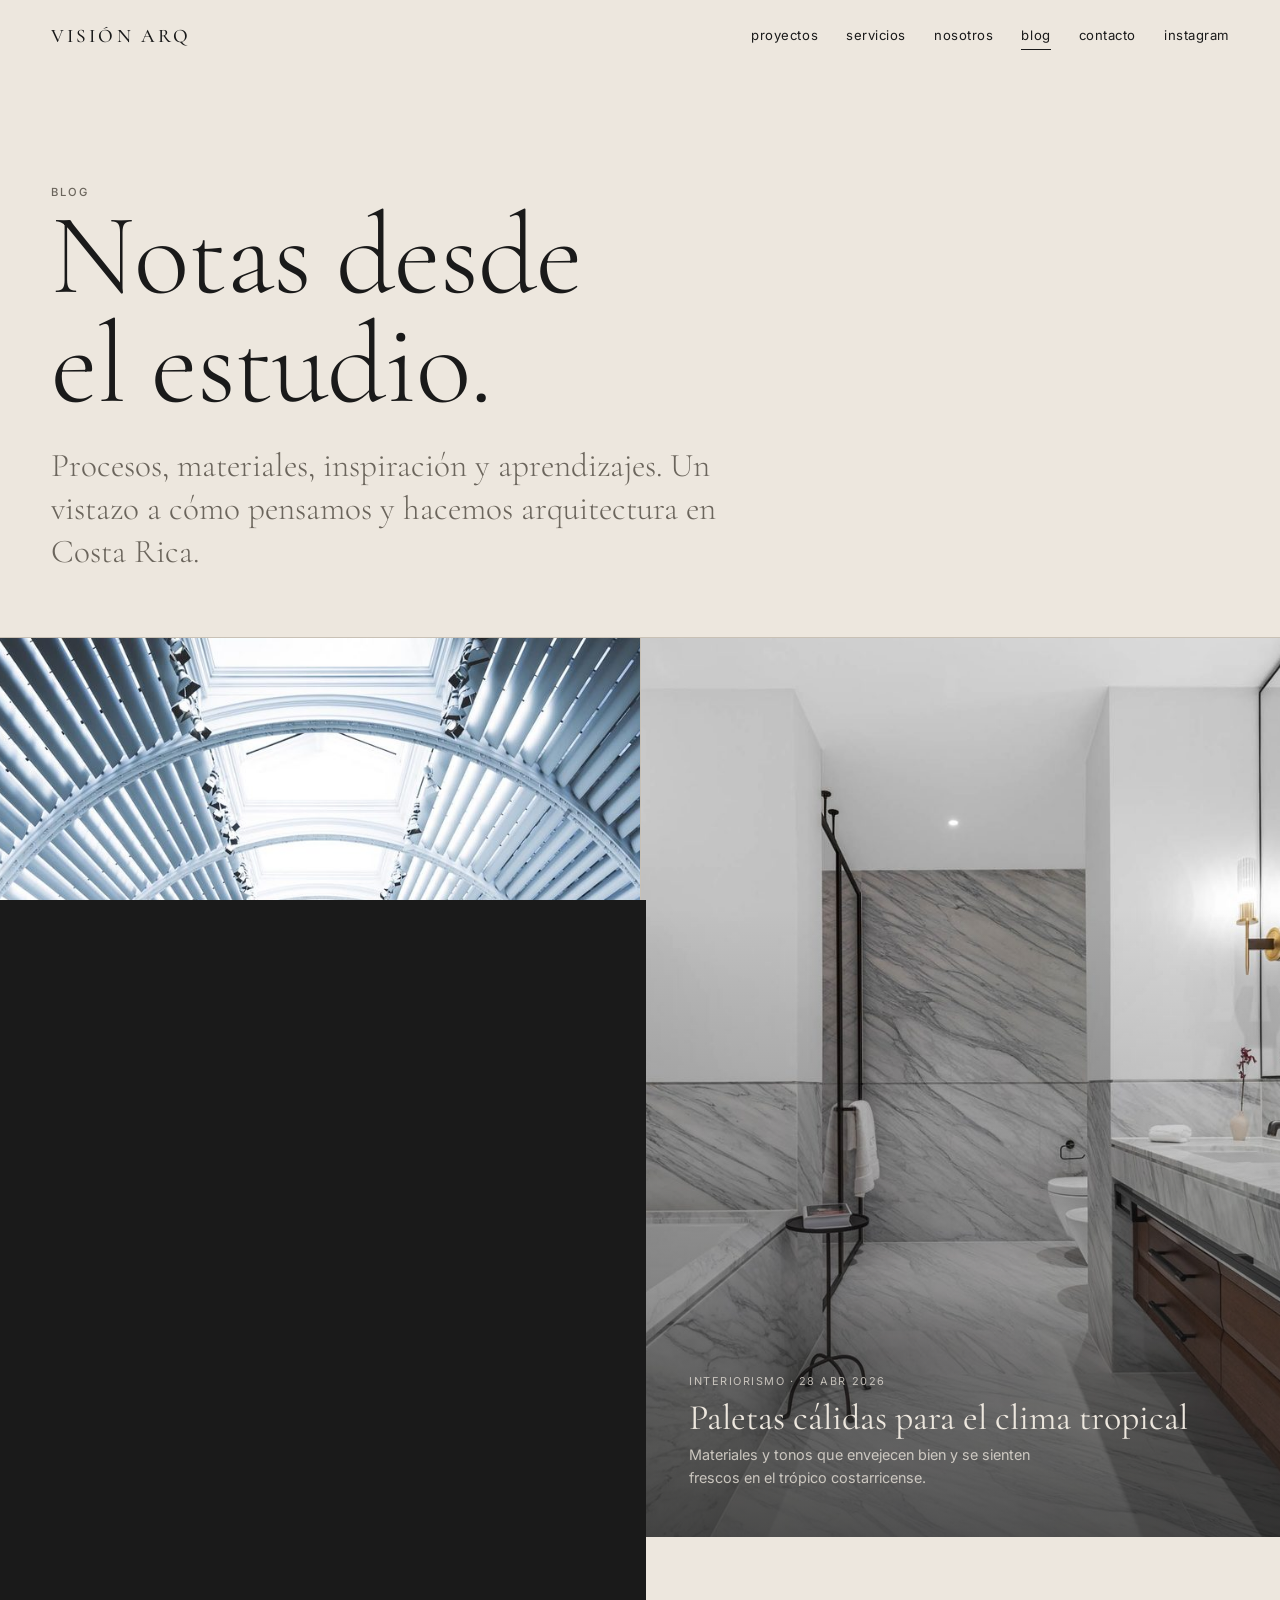
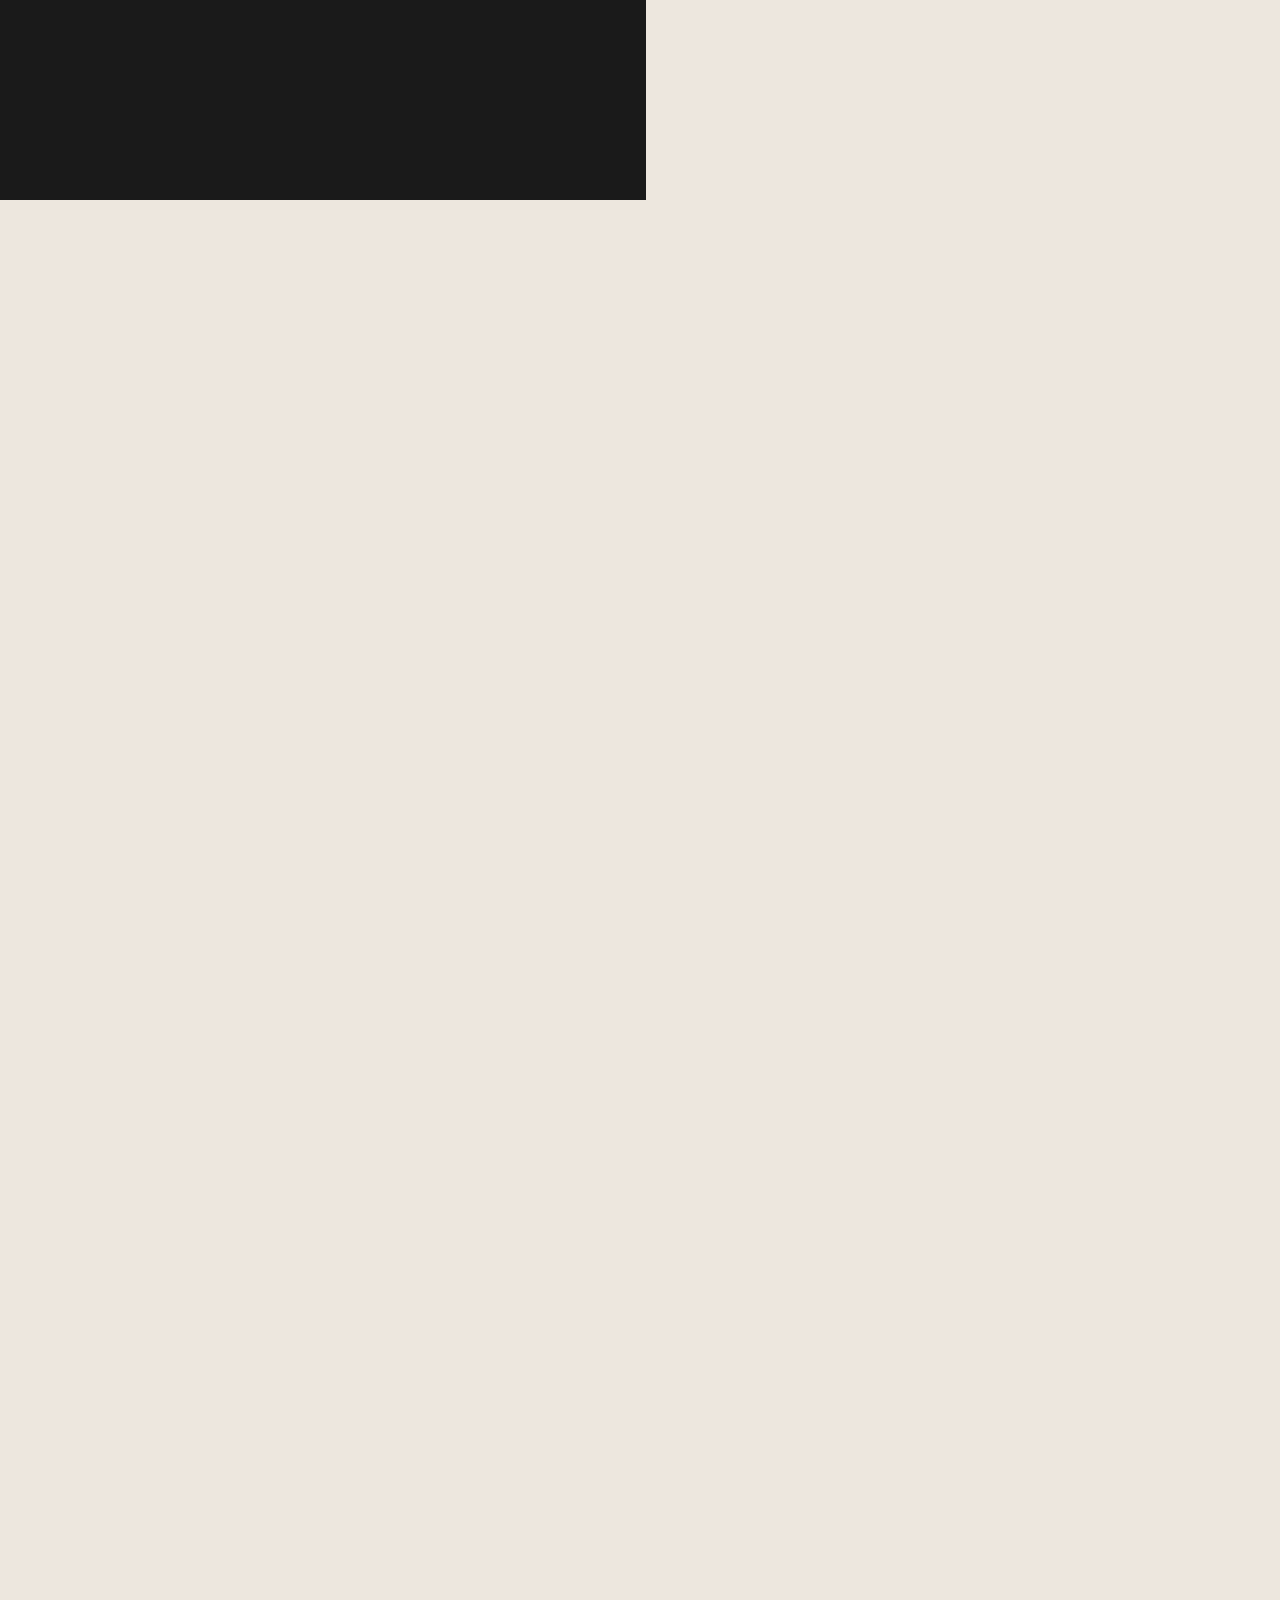
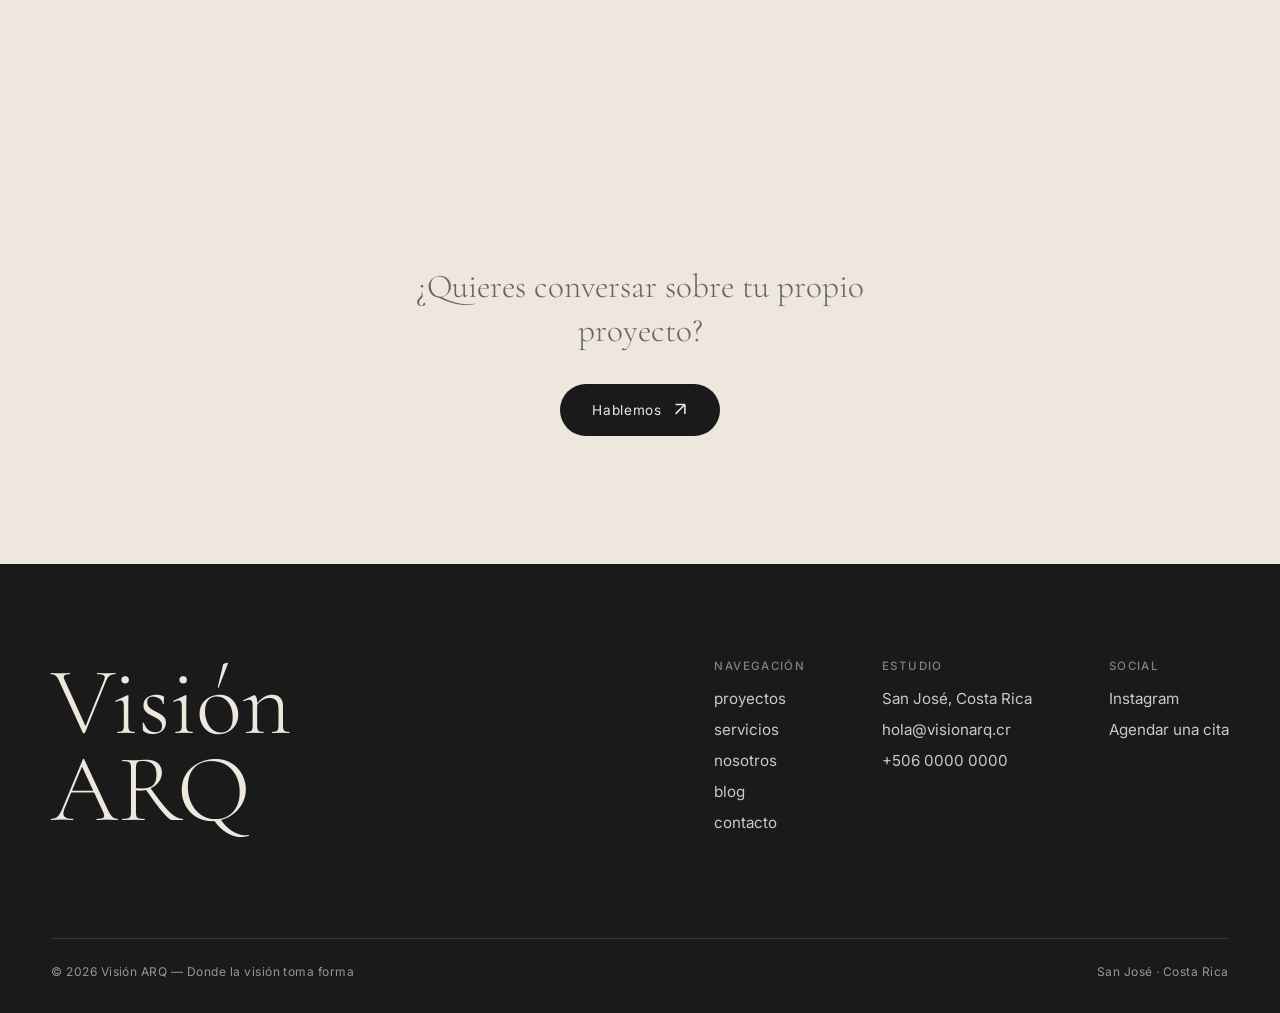
==== blog.html @ fa1163db "Responsive polish for mobile & tablet; keep animations on mobile - Projects filter pills wrap into a" ====
<!DOCTYPE html>
<html lang="es">
<head>
  <meta charset="UTF-8" />
  <meta name="viewport" content="width=device-width, initial-scale=1" />
  <title>Blog · Visión ARQ</title>
  <meta name="description" content="Ideas, procesos y reflexiones sobre arquitectura, construcción e interiorismo en Costa Rica." />
  <link rel="icon" href="assets/img/logo.svg" type="image/svg+xml" />
  <link rel="preconnect" href="https://fonts.googleapis.com" />
  <link rel="preconnect" href="https://fonts.gstatic.com" crossorigin />
  <link href="https://fonts.googleapis.com/css2?family=Cormorant+Garamond:ital,wght@0,300;0,400;0,500;1,300;1,400&family=Inter:wght@400;500&display=swap" rel="stylesheet" />
  <link rel="stylesheet" href="assets/css/style.css" />
</head>
<body>
  <main>
    <section class="page-head">
      <p class="eyebrow reveal">Blog</p>
      <h1 class="display reveal">Notas desde<br>el estudio.</h1>
      <p class="lead reveal">Procesos, materiales, inspiración y aprendizajes. Un vistazo a cómo pensamos y hacemos arquitectura en Costa Rica.</p>
    </section>

    <!--
      blog-full-wrapper: tall container that provides scroll distance.
      blog-full: sticky viewport — stays at top:0 while the wrapper scrolls past.
      Left column images are in REVERSE order (05→03→01) so they scroll DOWN.
      Right column images are in NORMAL order (02→04→06) so they scroll UP.
      JS sets wrapper height and drives both transforms.
    -->
    <div class="blog-full-wrapper" id="blog-wrapper">
      <div class="blog-full" id="blog-full">

        <!-- Columna izquierda — orden INVERSO (scroll descendente) -->
        <div class="blog-full__col" id="blog-left">

          <a class="blog-entry" href="blog.html">
            <img src="assets/img/photos/blog-05.jpg" alt="Construcción sostenible en Costa Rica" loading="eager" />
            <div class="blog-entry__overlay">
              <p class="blog-entry__meta">Sostenibilidad · 18 Mar 2026</p>
              <h2 class="blog-entry__title">Construir pensando en el clima de Costa Rica</h2>
              <p class="blog-entry__excerpt">Ventilación cruzada, sombra y agua: estrategias pasivas que reducen el consumo y mejoran la calidad de vida.</p>
            </div>
          </a>

          <a class="blog-entry" href="blog.html">
            <img src="assets/img/photos/blog-03.jpg" alt="Proceso de diseño arquitectónico" loading="lazy" />
            <div class="blog-entry__overlay">
              <p class="blog-entry__meta">Proceso · 09 Abr 2026</p>
              <h2 class="blog-entry__title">De la idea al plano: cómo arranca un proyecto</h2>
              <p class="blog-entry__excerpt">Las primeras conversaciones definen todo. Esto es lo que preguntamos antes de dibujar una sola línea.</p>
            </div>
          </a>

          <a class="blog-entry" href="blog.html">
            <img src="assets/img/photos/blog-01.jpg" alt="Luz natural en arquitectura" loading="lazy" />
            <div class="blog-entry__overlay">
              <p class="blog-entry__meta">Arquitectura · 12 May 2026</p>
              <h2 class="blog-entry__title">Luz natural: el primer material del proyecto</h2>
              <p class="blog-entry__excerpt">Antes que el concreto o la madera, diseñamos con la luz. Así pensamos la orientación de cada espacio.</p>
            </div>
          </a>

        </div>

        <!-- Columna derecha — orden NORMAL (scroll ascendente) -->
        <div class="blog-full__col blog-full__col--right" id="blog-right">

          <a class="blog-entry" href="blog.html">
            <img src="assets/img/photos/blog-02.jpg" alt="Paletas de color interiorismo tropical" loading="eager" />
            <div class="blog-entry__overlay">
              <p class="blog-entry__meta">Interiorismo · 28 Abr 2026</p>
              <h2 class="blog-entry__title">Paletas cálidas para el clima tropical</h2>
              <p class="blog-entry__excerpt">Materiales y tonos que envejecen bien y se sienten frescos en el trópico costarricense.</p>
            </div>
          </a>

          <a class="blog-entry" href="blog.html">
            <img src="assets/img/photos/blog-04.jpg" alt="Remodelación de interiores" loading="lazy" />
            <div class="blog-entry__overlay">
              <p class="blog-entry__meta">Construcción · 02 Abr 2026</p>
              <h2 class="blog-entry__title">Cinco preguntas antes de remodelar</h2>
              <p class="blog-entry__excerpt">Una remodelación bien planeada empieza por las preguntas correctas. Aquí están.</p>
            </div>
          </a>

          <a class="blog-entry" href="blog.html">
            <img src="assets/img/photos/blog-06.jpg" alt="Filosofía del estudio Visión ARQ" loading="lazy" />
            <div class="blog-entry__overlay">
              <p class="blog-entry__meta">Estudio · 04 Mar 2026</p>
              <h2 class="blog-entry__title">Por qué firmamos cada espacio con un nombre</h2>
              <p class="blog-entry__excerpt">Cada proyecto lleva el nombre de quien lo habita. Una pequeña filosofía que lo cambia todo.</p>
            </div>
          </a>

        </div>

      </div><!-- /blog-full -->
    </div><!-- /blog-full-wrapper -->

    <section class="section reveal" style="text-align:center;">
      <p class="lead" style="max-width:32ch;margin:0 auto;color:var(--muted);">¿Quieres conversar sobre tu propio proyecto?</p>
      <div style="margin-top:2rem;">
        <a class="btn" href="contacto.html">Hablemos
          <svg width="14" height="14" viewBox="0 0 9 9" fill="none"><path d="M7 1H1M7 1V7M7 1L1 7" stroke="currentColor" stroke-width="1"/></svg>
        </a>
      </div>
    </section>
  </main>

  <script src="assets/js/main.js"></script>

  <script>
  /* ── Blog counter-scroll ──────────────────────────────────────────────
     Left column:  images scroll DOWN (translateY goes 0 → +shift)
                   First image visible = bottom of left stack (blog-01)
                   Last  image visible = top of left stack (blog-05)
     Right column: images scroll UP   (translateY goes 0 → -shift)
                   First image visible = top of right stack (blog-02)
                   Last  image visible = bottom (blog-06)
  ────────────────────────────────────────────────────────────────────── */
  (function () {
    var wrapper  = document.getElementById("blog-wrapper");
    var leftCol  = document.getElementById("blog-left");
    var rightCol = document.getElementById("blog-right");

    if (!wrapper || !leftCol || !rightCol) return;

    /* Mobile guard — no counter-scroll on small screens */
    function isMobile() { return window.innerWidth <= 760; }

    var N = 3; /* images per column */

    function setup() {
      if (isMobile()) {
        wrapper.style.height = "";
        leftCol.style.transform  = "";
        rightCol.style.transform = "";
        return;
      }

      var vh = window.innerHeight;
      var shift = (N - 1) * vh; /* total distance each column travels */

      /* Wrapper height = sticky element height + desired scroll distance */
      wrapper.style.height = (N * vh) + "px";

      /* Left starts showing the BOTTOM image (blog-01):
         translateY(-shift) brings blog-01 into view at t=0 */
      leftCol.style.transform  = "translateY(" + (-shift) + "px)";
      rightCol.style.transform = "translateY(0px)";
    }

    function update() {
      if (isMobile()) return;

      var vh      = window.innerHeight;
      var shift   = (N - 1) * vh;
      var rect    = wrapper.getBoundingClientRect();
      var scrolled = -rect.top; /* px scrolled into the wrapper */
      var maxScroll = wrapper.offsetHeight - vh;

      if (maxScroll <= 0) return;

      var t = Math.max(0, Math.min(1, scrolled / maxScroll));

      /* Left:  -shift → 0  (moves DOWN as t increases) */
      leftCol.style.transform  = "translateY(" + (-shift * (1 - t)) + "px)";

      /* Right: 0 → -shift  (moves UP as t increases) */
      rightCol.style.transform = "translateY(" + (-shift * t) + "px)";
    }

    setup();

    var raf = false;
    function onScroll() {
      if (!wrapper.isConnected) return; /* página desmontada (AJAX) */
      if (!raf) {
        raf = true;
        requestAnimationFrame(function () { update(); raf = false; });
      }
    }
    /* evita acumular escuchas al volver al Blog por AJAX */
    if (window.__blogOnScroll) window.removeEventListener("scroll", window.__blogOnScroll);
    window.__blogOnScroll = onScroll;
    window.addEventListener("scroll", onScroll, { passive: true });

    if (window.__blogOnResize) window.removeEventListener("resize", window.__blogOnResize);
    window.__blogOnResize = function () { if (wrapper.isConnected) { setup(); update(); } };
    window.addEventListener("resize", window.__blogOnResize);

  })();
  </script>

</body>
</html>
---- assets/css/style.css ----
/* =========================================================
   VISION ARQ — Sistema de diseño
   Inspirado en: Mersi Architecture (estructura, transiciones)
                 Annassurra (grilla editorial del blog)
   Paleta cálida tipo "quiet luxury", sin textura de grano.
   ========================================================= */

/* ----------  Variables  ---------- */
:root {
  --cream:      #EDE7DE;   /* fondo principal */
  --cream-soft: #E4DDD2;   /* fondo alterno */
  --off-black:  #1A1A1A;   /* texto principal */
  --muted:      #6B655C;   /* texto secundario */
  --line:       #C9C1B5;   /* líneas / bordes */

  /* Acentos para las tarjetas de proyecto (tomados de la referencia Mersi) */
  --terracotta: #DC633F;
  --sage:       #657B69;
  --slate:      #8B9EC1;
  --tan:        #CCB598;
  --olive:      #918F7A;
  --clay:       #B3A696;

  --serif: "Cormorant Garamond", Georgia, "Times New Roman", serif;
  --sans:  "Inter", -apple-system, BlinkMacSystemFont, "Segoe UI", sans-serif;

  --ease: cubic-bezier(0.65, 0.05, 0.36, 1);
  --gutter: clamp(1.25rem, 4vw, 4rem);
  --nav-h: 4.5rem;
}

/* ----------  Reset  ---------- */
*,
*::before,
*::after { box-sizing: border-box; margin: 0; padding: 0; }

html {
  -webkit-font-smoothing: antialiased;
  -moz-osx-font-smoothing: grayscale;
  scroll-behavior: smooth;
  background: var(--off-black);   /* respaldo oscuro entre páginas (sin destello blanco) */
  overscroll-behavior: none;       /* sin rebote elástico que muestre fondo */
}

body {
  font-family: var(--sans);
  background: var(--cream);
  color: var(--off-black);
  font-size: 16px;
  line-height: 1.5;
  overflow-x: hidden;
  overscroll-behavior: none;
}

img { display: block; max-width: 100%; height: auto; }
a { color: inherit; text-decoration: none; }
button { font-family: inherit; cursor: pointer; border: none; background: none; }

::selection { background: var(--off-black); color: var(--cream); }

/* ----------  Tipografía  ---------- */
h1, h2, h3, h4 { font-family: var(--serif); font-weight: 500; line-height: 1.05; }

.display {
  font-family: var(--serif);
  font-weight: 300;
  font-size: clamp(2.75rem, 9vw, 8rem);
  line-height: 0.95;
  letter-spacing: -0.01em;
}

.eyebrow {
  font-size: 0.7rem;
  letter-spacing: 0.18em;
  text-transform: uppercase;
  color: var(--muted);
  font-weight: 500;
}

.lead {
  font-family: var(--serif);
  font-size: clamp(1.35rem, 2.6vw, 2.1rem);
  font-weight: 300;
  line-height: 1.3;
}

/* =========================================================
   NAV
   ========================================================= */
.navbar {
  position: fixed;
  inset: 0 0 auto 0;
  height: var(--nav-h);
  display: flex;
  align-items: center;
  justify-content: space-between;
  padding: 0 var(--gutter);
  z-index: 1000;
  color: var(--off-black);
}

.nav-logo { display: flex; align-items: center; }
.nav-logo svg { height: 1.5rem; width: auto; }

.nav-links {
  display: flex;
  align-items: center;
  gap: clamp(1rem, 2.2vw, 2.4rem);
}
.nav-link {
  font-size: 0.82rem;
  letter-spacing: 0.04em;
  position: relative;
  padding: 2px 0;
}
.nav-link::after {
  content: "";
  position: absolute;
  left: 0; bottom: -2px;
  width: 0; height: 1px;
  background: currentColor;
  transition: width 0.4s var(--ease);
}
.nav-link:hover::after,
.nav-link.is-active::after { width: 100%; }

.nav-toggle { display: none; }

/* Menú móvil */
.mobile-menu {
  position: fixed;
  inset: 0;
  background: var(--off-black);
  color: var(--cream);
  z-index: 999;
  display: flex;
  flex-direction: column;
  justify-content: center;
  align-items: flex-start;
  padding: var(--gutter);
  gap: 0.25rem;
  transform: translateY(-100%);
  transition: transform 0.6s var(--ease);
}
.mobile-menu.is-open { transform: translateY(0); }
.mobile-menu a {
  font-family: var(--serif);
  font-size: clamp(2rem, 9vw, 3.5rem);
  font-weight: 300;
  line-height: 1.15;
}
.mobile-menu .eyebrow { color: rgba(237,231,222,0.5); margin-top: 2rem; }

@media (max-width: 760px) {
  .nav-links { display: none; }
  .nav-toggle { display: block; font-size: 0.82rem; letter-spacing: 0.04em; }
}

/* =========================================================
   LOADER  (homenaje a la animación de entrada de Mersi)
   ========================================================= */
.loader {
  position: fixed;
  inset: 0;
  background: var(--cream);
  z-index: 2000;
  display: flex;
  flex-direction: column;
  align-items: center;
  justify-content: center;
  gap: 1.5rem;
  transition: opacity 0.8s var(--ease), visibility 0.8s var(--ease);
}
.loader.is-done { opacity: 0; visibility: hidden; }
.loader__brand {
  font-family: var(--serif);
  font-weight: 500;
  font-size: clamp(1.8rem, 5vw, 3rem);
  letter-spacing: 0.2em;
  color: var(--off-black);
  opacity: 0;
  transform: translateY(0.4em);
  animation: brandIn 1s var(--ease) forwards;
}
@keyframes brandIn { to { opacity: 1; transform: translateY(0); } }
@keyframes markIn { to { opacity: 1; } }
.loader__word {
  font-family: var(--serif);
  font-style: italic;
  font-size: 1rem;
  color: var(--muted);
  letter-spacing: 0.02em;
  opacity: 0;
  animation: markIn 0.8s var(--ease) 0.5s forwards;
}

/* =========================================================
   TRANSICIÓN DE PÁGINA — dos paneles verticales
   Panel izquierdo sube desde abajo. Panel derecho baja desde arriba.
   Se encuentran en el centro, luego se abren al llegar a la nueva página.
   ========================================================= */
.curtain-l,
.curtain-r {
  position: fixed;
  top: 0; bottom: 0;
  z-index: 1500;
  background: var(--off-black);
  pointer-events: none;
  width: 50.5vw; /* leve solapamiento para evitar línea central */
  transition: transform 0.64s var(--ease);
}
.curtain-l { left: 0;  transform: translateY(100%);  } /* empieza abajo, sube */
.curtain-r { right: 0; transform: translateY(-100%); } /* empieza arriba, baja */
.curtain-l.is-in { transform: translateY(0); }
.curtain-r.is-in { transform: translateY(0); }

/* =========================================================
   LAYOUT HELPERS
   ========================================================= */
.section { padding: clamp(4rem, 10vw, 9rem) var(--gutter); }
.section--tight { padding-top: clamp(2rem, 5vw, 4rem); }
main { min-height: 100vh; }

/* fila dividida imagen / texto, responsiva */
.split { display: grid; grid-template-columns: 1fr 1fr; gap: var(--gutter); align-items: center; }
@media (max-width: 760px) {
  .split { grid-template-columns: 1fr; }
  .split img, .split > .reveal-clip { order: -1 !important; }
}

.reveal {
  opacity: 0;
  transform: translateY(40px);
  transition: opacity 1s var(--ease), transform 1s var(--ease);
}
.reveal.is-visible { opacity: 1; transform: none; }

/* =========================================================
   HOME — Mersi-style scroll-driven curtain slider
   ========================================================= */
.home-slider { position: relative; }

.home-slider__track {
  /* height set by JS: numSlides × 100vh */
}

.home-slider__stage {
  position: sticky;
  top: 0;
  height: 100vh;
  overflow: hidden;
}

/* Dark gradient at top — keeps cream nav text legible over any image */
.home-slider__stage::before {
  content: '';
  position: absolute;
  inset: 0 0 auto 0;
  height: 14rem;
  background: linear-gradient(to bottom, rgba(26,26,26,0.45) 0%, transparent 100%);
  z-index: 15;
  pointer-events: none;
}

/* Dark gradient at bottom — frames counter */
.home-slider__stage::after {
  content: '';
  position: absolute;
  inset: auto 0 0 0;
  height: 9rem;
  background: linear-gradient(to top, rgba(26,26,26,0.35) 0%, transparent 100%);
  z-index: 15;
  pointer-events: none;
}

/* --- Individual slide --- */
.slide {
  position: absolute;
  inset: 0;
  display: grid;
  grid-template-columns: 1fr 1fr;
}
.slide__panel {
  position: relative;
  overflow: hidden;
  will-change: clip-path;
}
.slide__panel img {
  position: absolute;
  inset: 0;
  width: 100%;
  height: 100%;
  object-fit: cover;
}

/* --- Floating project card (centred on the dividing line) --- */
.slide-card {
  position: absolute;
  left: 50%;
  top: 50%;
  transform: translate(-50%, -50%);
  z-index: 20;
  width: clamp(190px, 19vw, 290px);
  padding: clamp(1.25rem, 2.5vw, 2rem);
  display: flex;
  flex-direction: column;
  align-items: flex-start;
  gap: 0;
  transition: background-color 0.5s var(--ease);
  cursor: pointer;
}
.slide-card__brand {
  font-family: var(--serif);
  font-weight: 500;
  font-size: clamp(0.78rem, 1.1vw, 0.95rem);
  letter-spacing: 0.18em;
  color: var(--off-black);
  display: block;
}
.slide-card__name {
  font-family: var(--serif);
  font-size: clamp(1.1rem, 1.7vw, 1.55rem);
  font-weight: 400;
  line-height: 1.1;
  color: var(--off-black);
  margin-top: 1.25rem;
  transition: opacity 0.22s var(--ease);
}
.slide-card__meta {
  font-size: 0.64rem;
  letter-spacing: 0.13em;
  text-transform: uppercase;
  color: var(--off-black);
  opacity: 0.65;
  margin-top: 0.4rem;
  line-height: 1.6;
  transition: opacity 0.22s var(--ease);
}
.slide-card__arrow {
  display: flex;
  align-items: center;
  justify-content: flex-end;
  width: 100%;
  margin-top: 1.5rem;
  color: var(--off-black);
}
.slide-card__arrow svg { width: 16px; height: 16px; }

/* Text fade when project changes */
.slide-card.is-changing .slide-card__name,
.slide-card.is-changing .slide-card__meta { opacity: 0; }

/* --- Slide counter (bottom-right) --- */
.slide-counter {
  position: absolute;
  bottom: 2rem;
  right: 2rem;
  z-index: 20;
  font-family: var(--serif);
  font-size: 0.82rem;
  letter-spacing: 0.05em;
  color: rgba(237,231,222,0.85);
  pointer-events: none;
}

/* Nav uses cream text on the slider page */
.home-page .navbar { color: var(--cream); }

/* Mobile: single panel */
@media (max-width: 760px) {
  .slide { grid-template-columns: 1fr; }
  .slide__panel--right { display: none; }
  .slide-card {
    width: calc(100vw - 4rem);
    left: 2rem;
    top: auto;
    bottom: 5rem;
    transform: none;
  }
  .slide-counter { bottom: 2.5rem; right: 1.5rem; }
}

/* =========================================================
   PROYECTOS — tarjetas con color de acento (estilo Mersi)
   ========================================================= */
.projects { padding: var(--gutter); }
.project-card {
  display: grid;
  grid-template-columns: 1fr auto;
  align-items: center;
  gap: 1.5rem;
  padding: clamp(1.5rem, 4vw, 3rem) clamp(1.5rem, 4vw, 3rem);
  border-radius: 2px;
  margin-bottom: 0.5rem;
  color: var(--off-black);
  transition: transform 0.5s var(--ease), filter 0.5s var(--ease);
}
.project-card:hover { transform: translateY(-4px); filter: brightness(1.04); }
.project-card__left { display: flex; flex-direction: column; gap: 0.35rem; }
.project-card__title {
  font-size: clamp(2rem, 6vw, 4rem);
  font-weight: 300;
  line-height: 0.95;
}
.project-card__place { font-size: 0.85rem; letter-spacing: 0.04em; opacity: 0.75; }
.project-card__tags {
  display: flex;
  gap: 1.25rem;
  align-items: center;
  font-size: 0.78rem;
  letter-spacing: 0.05em;
  text-transform: uppercase;
}
.project-card__arrow { width: 14px; height: 14px; }
@media (max-width: 600px) {
  .project-card__tags span:not(.project-card__year) { display: none; }
}

/* =========================================================
   SERVICIOS
   ========================================================= */
.services-grid {
  display: grid;
  grid-template-columns: repeat(2, 1fr);
  gap: 1px;
  background: var(--line);
  border: 1px solid var(--line);
}
.service {
  background: var(--cream);
  padding: clamp(2rem, 5vw, 4rem);
  min-height: 18rem;
  display: flex;
  flex-direction: column;
  justify-content: space-between;
  transition: background 0.5s var(--ease);
}
.service:hover { background: var(--cream-soft); }
.service__num { font-family: var(--serif); font-size: 1rem; color: var(--muted); }
.service__title { font-size: clamp(1.6rem, 3.5vw, 2.6rem); font-weight: 400; margin-top: auto; }
.service__desc { color: var(--muted); margin-top: 0.75rem; max-width: 38ch; font-size: 0.95rem; }
@media (max-width: 700px) { .services-grid { grid-template-columns: 1fr; } }

/* =========================================================
   PORTAFOLIO — grilla de imágenes
   ========================================================= */
.portfolio-grid {
  display: grid;
  grid-template-columns: repeat(2, 1fr);
  gap: clamp(0.75rem, 2vw, 1.5rem);
}
.portfolio-item { position: relative; overflow: hidden; cursor: pointer; }
.portfolio-item img {
  width: 100%;
  aspect-ratio: 4/5;
  object-fit: cover;
  transition: transform 1.2s var(--ease);
}
.portfolio-item:hover img { transform: scale(1.05); }
.portfolio-item::after {
  content: "";
  position: absolute;
  inset: 0;
  background: linear-gradient(to top, rgba(26,26,26,0.55) 0%, rgba(26,26,26,0) 38%);
  pointer-events: none;
}
.portfolio-item__cap {
  position: absolute;
  left: 1.25rem; bottom: 1.25rem;
  color: #fff;
  z-index: 1;
}
.portfolio-item__cap h3 { font-size: 1.5rem; font-weight: 400; }
.portfolio-item__cap span { font-size: 0.78rem; letter-spacing: 0.05em; }
.portfolio-item:nth-child(3n) { grid-column: span 2; }
.portfolio-item:nth-child(3n) img { aspect-ratio: 16/9; }
@media (max-width: 700px) {
  .portfolio-grid { grid-template-columns: 1fr; }
  .portfolio-item:nth-child(3n) { grid-column: span 1; }
}

/* =========================================================
   BLOG — bloques a pantalla completa, dos columnas (Annassurra)
   Columna izquierda: imágenes descienden (scroll inverso).
   Columna derecha: imágenes ascienden (scroll normal).
   Controlado por JS; .blog-full-wrapper fija la altura de scroll.
   ========================================================= */
.blog-full-wrapper {
  /* height set by JS: N * 100vh */
}
.blog-full {
  position: sticky;
  top: 0;
  height: 100vh;
  display: grid;
  grid-template-columns: 1fr 1fr;
  border-top: 1px solid var(--line);
  overflow: hidden;
}
.blog-full__col {
  display: flex;
  flex-direction: column;
  will-change: transform;
}
.blog-full__col--right {
  border-left: 1px solid var(--line);
  /* no padding-top — initial offset controlled by JS transform */
}

.blog-entry {
  position: relative;
  height: 100vh;
  display: block;
  overflow: hidden;
  border-bottom: 1px solid var(--line);
}
.blog-entry img {
  width: 100%; height: 100%;
  object-fit: cover;
  transition: transform 1.4s var(--ease);
}
.blog-entry:hover img { transform: scale(1.04); }

.blog-entry__overlay {
  position: absolute;
  inset: 0;
  background: linear-gradient(to top,
    rgba(26,26,26,0.72) 0%,
    rgba(26,26,26,0.18) 45%,
    rgba(26,26,26,0) 70%);
  display: flex;
  flex-direction: column;
  justify-content: flex-end;
  padding: clamp(1.5rem, 4vw, 3rem);
  color: var(--cream);
}
.blog-entry__meta {
  font-size: 0.68rem;
  letter-spacing: 0.14em;
  text-transform: uppercase;
  opacity: 0.75;
  margin-bottom: 0.6rem;
}
.blog-entry__title {
  font-family: var(--serif);
  font-size: clamp(1.5rem, 2.8vw, 2.4rem);
  font-weight: 400;
  line-height: 1.05;
}
.blog-entry__excerpt {
  font-size: 0.9rem;
  line-height: 1.55;
  opacity: 0.78;
  margin-top: 0.5rem;
  max-width: 40ch;
}

@media (max-width: 760px) {
  .blog-full-wrapper { height: auto !important; }
  .blog-full { position: static; height: auto; overflow: visible; grid-template-columns: 1fr; }
  .blog-full__col { transform: none !important; }
  .blog-full__col--right { border-left: none; }
  .blog-entry { height: 85vw; min-height: 420px; }
}

/* =========================================================
   FAQ — acordeón editorial (numerado, tipografía de la marca)
   ========================================================= */
.faq-list { margin-top: 3.5rem; border-top: 1px solid var(--line); }
.faq-item { border-bottom: 1px solid var(--line); }

.faq-q {
  display: grid;
  grid-template-columns: 2.8rem 1fr 1.4rem;
  align-items: baseline;
  gap: 0 2.5rem;
  padding: 2.4rem 0;
  cursor: pointer;
  list-style: none;
}
.faq-q::-webkit-details-marker { display: none; }

.faq-num {
  font-family: var(--serif);
  font-size: 0.78rem;
  font-weight: 400;
  color: var(--muted);
  letter-spacing: 0.06em;
  padding-top: 0.3rem; /* baseline-align with large text */
}

.faq-text {
  font-family: var(--serif);
  font-size: clamp(1.25rem, 2.2vw, 1.8rem);
  font-weight: 300;
  font-style: italic;
  line-height: 1.12;
  color: var(--off-black);
  transition: opacity 0.35s var(--ease);
}
.faq-q:hover .faq-text { opacity: 0.55; }
.faq-item[open] .faq-text { font-style: normal; opacity: 0.5; }

.faq-icon {
  font-size: 1rem;
  font-weight: 300;
  color: var(--muted);
  transition: transform 0.45s var(--ease);
  align-self: center;
  user-select: none;
  line-height: 1;
}
.faq-item[open] .faq-icon { transform: rotate(45deg); }

.faq-body {
  display: grid;
  grid-template-rows: 0fr;
  transition: grid-template-rows 0.48s var(--ease);
}
.faq-item[open] .faq-body { grid-template-rows: 1fr; }
.faq-inner { overflow: hidden; }
.faq-a {
  /* indent to align with question text */
  padding: 0.5rem 0 2.8rem calc(2.8rem + 2.5rem);
  color: var(--muted);
  max-width: 64ch;
  font-size: 0.975rem;
  line-height: 1.85;
}

@media (max-width: 600px) {
  .faq-q { grid-template-columns: 2rem 1fr 1.2rem; gap: 0 1.25rem; }
  .faq-a { padding-left: calc(2rem + 1.25rem); }
}

/* =========================================================
   NOSOTROS
   ========================================================= */
.about-hero { display: grid; grid-template-columns: 1.1fr 0.9fr; gap: var(--gutter); align-items: center; }
.about-hero img { width: 100%; aspect-ratio: 4/5; object-fit: cover; }
@media (max-width: 760px) { .about-hero { grid-template-columns: 1fr; } }

.stat-row { display: grid; grid-template-columns: repeat(3, 1fr); gap: 1.5rem; border-top: 1px solid var(--line); padding-top: 2.5rem; }
.stat__num { font-family: var(--serif); font-size: clamp(2.5rem, 6vw, 4.5rem); font-weight: 300; }
.stat__label { font-size: 0.8rem; letter-spacing: 0.05em; color: var(--muted); }
@media (max-width: 600px) { .stat-row { grid-template-columns: 1fr; gap: 2rem; } }

/* =========================================================
   CONTACTO  + formulario (Netlify Forms)
   ========================================================= */
.contact-grid { display: grid; grid-template-columns: 0.9fr 1.1fr; gap: clamp(2rem, 6vw, 6rem); }
@media (max-width: 760px) { .contact-grid { grid-template-columns: 1fr; } }

.field { margin-bottom: 1.75rem; }
.field label {
  display: block;
  font-size: 0.72rem;
  letter-spacing: 0.12em;
  text-transform: uppercase;
  color: var(--muted);
  margin-bottom: 0.6rem;
}
.field input,
.field textarea {
  width: 100%;
  background: transparent;
  border: none;
  border-bottom: 1px solid var(--line);
  padding: 0.6rem 0;
  font-family: var(--sans);
  font-size: 1rem;
  color: var(--off-black);
  transition: border-color 0.4s var(--ease);
}
.field input:focus,
.field textarea:focus { outline: none; border-color: var(--off-black); }
.field textarea { resize: vertical; min-height: 5rem; }

.btn {
  display: inline-flex;
  align-items: center;
  gap: 0.75rem;
  background: var(--off-black);
  color: var(--cream);
  padding: 1rem 2rem;
  border-radius: 100px;
  font-size: 0.85rem;
  letter-spacing: 0.05em;
  transition: transform 0.4s var(--ease), opacity 0.4s var(--ease);
}
.btn:hover { transform: translateY(-2px); opacity: 0.9; }

.contact-detail { margin-bottom: 1.75rem; }
.contact-detail span { font-size: 0.72rem; letter-spacing: 0.12em; text-transform: uppercase; color: var(--muted); display: block; margin-bottom: 0.3rem; }
.contact-detail a, .contact-detail p { font-family: var(--serif); font-size: 1.4rem; font-weight: 400; }

/* =========================================================
   FOOTER
   ========================================================= */
.footer {
  background: var(--off-black);
  color: var(--cream);
  padding: clamp(3rem, 8vw, 6rem) var(--gutter) 2rem;
}
.footer__top { display: flex; justify-content: space-between; flex-wrap: wrap; gap: 2rem; align-items: flex-start; }
.footer__brand { font-family: var(--serif); font-size: clamp(2.5rem, 8vw, 6rem); font-weight: 300; line-height: 0.9; }
.footer__cols { display: flex; gap: clamp(2rem, 6vw, 5rem); flex-wrap: wrap; }
.footer__col h4 { font-family: var(--sans); font-size: 0.72rem; letter-spacing: 0.12em; text-transform: uppercase; color: rgba(237,231,222,0.5); margin-bottom: 1rem; font-weight: 500; }
.footer__col a, .footer__col p { display: block; font-size: 0.95rem; margin-bottom: 0.5rem; color: rgba(237,231,222,0.85); transition: color 0.3s var(--ease); }
.footer__col a:hover { color: var(--cream); }
.footer__bottom {
  display: flex; justify-content: space-between; flex-wrap: wrap; gap: 1rem;
  margin-top: clamp(3rem, 8vw, 6rem);
  padding-top: 1.5rem;
  border-top: 1px solid rgba(237,231,222,0.15);
  font-size: 0.75rem;
  color: rgba(237,231,222,0.6);
  letter-spacing: 0.04em;
}

/* =========================================================
   Encabezado de página interior
   ========================================================= */
.page-head { padding: calc(var(--nav-h) + clamp(3rem,9vw,7rem)) var(--gutter) clamp(2rem,5vw,4rem); }
.page-head .display { max-width: 16ch; }
.page-head .lead { margin-top: 1.5rem; max-width: 46ch; color: var(--muted); }

/* =========================================================
   ANIMACIONES DE REVELADO (estilo Mersi: line / clip / op)
   ========================================================= */

/* Revelado de imagen con cortina clip-path (como reveal-clip de Mersi) */
.reveal-clip { position: relative; overflow: hidden; }
.reveal-clip > img,
.reveal-clip > .reveal-clip__inner {
  clip-path: inset(0 0 100% 0);
  transform: scale(1.08);
  transition: clip-path 1.1s var(--ease), transform 1.4s var(--ease);
}
.reveal-clip.is-visible > img,
.reveal-clip.is-visible > .reveal-clip__inner {
  clip-path: inset(0 0 0 0);
  transform: scale(1);
}

/* Revelado de texto línea por línea (como line de Mersi) */
.line-reveal { display: inline-block; }
.line-reveal .ln { display: block; overflow: hidden; }
.line-reveal .ln > span {
  display: block;
  transform: translateY(110%);
  transition: transform 0.9s var(--ease);
}
.line-reveal.is-visible .ln > span { transform: translateY(0); }
.line-reveal.is-visible .ln:nth-child(2) > span { transition-delay: 0.08s; }
.line-reveal.is-visible .ln:nth-child(3) > span { transition-delay: 0.16s; }
.line-reveal.is-visible .ln:nth-child(4) > span { transition-delay: 0.24s; }

/* =========================================================
   PORTAFOLIO — etiqueta de proyecto al pasar el cursor (Mersi)
   ========================================================= */
.filtros {
  display: flex;
  flex-wrap: wrap;
  gap: 0.5rem;
  padding: 0 var(--gutter) clamp(1.5rem, 4vw, 3rem);
}
.filtro {
  font-size: 0.78rem;
  letter-spacing: 0.06em;
  text-transform: lowercase;
  padding: 0.5rem 1.1rem;
  border: 1px solid var(--line);
  border-radius: 100px;
  color: var(--muted);
  transition: all 0.4s var(--ease);
  background: transparent;
}
.filtro:hover { border-color: var(--off-black); color: var(--off-black); }
.filtro.is-active { background: var(--off-black); color: var(--cream); border-color: var(--off-black); }

.portfolio-item { position: relative; overflow: hidden; cursor: pointer; }
.portfolio-item.is-hidden { display: none; }

/* Etiqueta flotante coloreada (aparece al hover) */
.portfolio-item__etiq {
  position: absolute;
  left: 50%; top: 50%;
  transform: translate(-50%, -50%) scale(0.92);
  z-index: 3;
  width: min(78%, 320px);
  padding: 1.1rem 1.3rem;
  display: flex;
  align-items: center;
  justify-content: space-between;
  gap: 1rem;
  border-radius: 2px;
  opacity: 0;
  pointer-events: none;
  transition: opacity 0.5s var(--ease), transform 0.5s var(--ease);
  box-shadow: 0 18px 50px rgba(26,26,26,0.28);
}
.portfolio-item:hover .portfolio-item__etiq {
  opacity: 1;
  transform: translate(-50%, -50%) scale(1);
}
.portfolio-item__etiq-info { display: flex; flex-direction: column; gap: 0.2rem; }
.portfolio-item__etiq-name { font-family: var(--serif); font-size: 1.5rem; font-weight: 400; line-height: 1; }
.portfolio-item__etiq-cat { font-size: 0.68rem; letter-spacing: 0.12em; text-transform: uppercase; opacity: 0.7; }
.portfolio-item__etiq .mark { height: 2rem; width: auto; flex-shrink: 0; opacity: 0.9; }
.portfolio-item:hover img { transform: scale(1.05); }
.portfolio-item:hover::after { opacity: 0.35; }

/* =========================================================
   PROCESO — pasos con imagen fija (sticky, estilo Mersi process)
   ========================================================= */
.proceso { padding: clamp(3rem, 8vw, 7rem) 0 0; }
.proceso__head { padding: 0 var(--gutter) clamp(2rem, 5vw, 4rem); }
.proceso__steps { border-top: 1px solid var(--line); }

.paso {
  display: grid;
  grid-template-columns: 1fr 1fr;
  align-items: stretch;
  border-bottom: 1px solid var(--line);
}
.paso__media { position: relative; overflow: hidden; min-height: 60vh; }
.paso__media img { position: absolute; inset: 0; width: 100%; height: 100%; object-fit: cover; }
.paso__body {
  position: sticky;
  top: 0;
  height: 100vh;
  display: flex;
  flex-direction: column;
  justify-content: center;
  padding: clamp(2rem, 6vw, 6rem);
  border-left: 1px solid var(--line);
}
.paso:nth-child(even) .paso__media { order: 2; }
.paso:nth-child(even) .paso__body { order: 1; border-left: none; border-right: 1px solid var(--line); }
.paso__num { font-family: var(--serif); font-size: 0.8rem; color: var(--muted); letter-spacing: 0.1em; }
.paso__title { font-family: var(--serif); font-weight: 300; font-size: clamp(1.8rem, 4vw, 3.2rem); line-height: 1.02; margin: 0.8rem 0 1.2rem; }
.paso__desc { color: var(--muted); max-width: 44ch; line-height: 1.7; }
@media (max-width: 760px) {
  .paso { grid-template-columns: 1fr; }
  .paso__media { min-height: 70vw; }
  .paso__body { position: static; height: auto; border-left: none !important; border-right: none !important; padding: 2.5rem var(--gutter) 3.5rem; }
  .paso:nth-child(even) .paso__media { order: 0; }
  .paso:nth-child(even) .paso__body { order: 0; }
}

/* =========================================================
   CONTACTO — columna de imágenes en marquesina (Mersi contact)
   ========================================================= */
.contact-marquee {
  position: relative;
  height: 70vh;
  overflow: hidden;
  border: 1px solid var(--line);
}
.contact-marquee__track {
  display: flex;
  flex-direction: column;
  gap: 1rem;
  padding: 1rem;
  animation: marquee-up 28s linear infinite;
}
.contact-marquee:hover .contact-marquee__track { animation-play-state: paused; }
.contact-marquee img { width: 100%; aspect-ratio: 4/3; object-fit: cover; }
@keyframes marquee-up {
  from { transform: translateY(0); }
  to   { transform: translateY(-50%); }
}
/* En móvil se conserva la animación (más baja) */
@media (max-width: 760px) {
  .contact-marquee { height: 56vh; }
  .contact-marquee__track { animation-duration: 22s; }
}

/* =========================================================
   FAQ — lista + panel lateral (columna desde la derecha, estilo Mersi parcours)
   ========================================================= */
.qa { margin-top: 3.5rem; border-top: 1px solid var(--line); }
.qa-q {
  width: 100%;
  display: grid;
  grid-template-columns: 2.8rem 1fr 1.6rem;
  align-items: baseline;
  gap: 0 2.5rem;
  padding: 2.2rem 0;
  border-bottom: 1px solid var(--line);
  cursor: pointer;
  text-align: left;
  background: none;
  transition: opacity 0.35s var(--ease);
}
.qa-q:hover { opacity: 0.55; }
.qa-num {
  font-family: var(--serif);
  font-size: 0.78rem;
  color: var(--muted);
  letter-spacing: 0.06em;
  padding-top: 0.35rem;
}
.qa-text {
  font-family: var(--serif);
  font-size: clamp(1.25rem, 2.2vw, 1.85rem);
  font-weight: 300;
  line-height: 1.12;
  color: var(--off-black);
}
.qa-arrow {
  align-self: center;
  font-size: 1rem;
  color: var(--muted);
  transition: transform 0.4s var(--ease);
}
.qa-q.is-active { opacity: 0.4; }
.qa-q.is-active .qa-arrow { transform: rotate(45deg); }

.qa-overlay {
  position: fixed;
  inset: 0;
  background: rgba(26,26,26,0.35);
  opacity: 0;
  visibility: hidden;
  transition: opacity 0.5s var(--ease), visibility 0.5s var(--ease);
  z-index: 1200;
}
.qa-overlay.is-open { opacity: 1; visibility: visible; }

.qa-panel {
  position: fixed;
  top: 0; right: 0;
  height: 100%;
  width: 50vw;
  background: var(--cream-soft);
  border-left: 1px solid var(--line);
  z-index: 1201;
  transform: translateX(100%);
  transition: transform 0.62s var(--ease);
  display: flex;
  flex-direction: column;
  padding: calc(var(--nav-h) + 2rem) clamp(2rem, 5vw, 4.5rem) 3rem;
  overflow-y: auto;
}
.qa-panel.is-open { transform: translateX(0); }
.qa-panel__close {
  align-self: flex-start;
  font-size: 0.78rem;
  letter-spacing: 0.08em;
  text-transform: lowercase;
  color: var(--muted);
  display: inline-flex;
  gap: 0.5rem;
  margin-bottom: 2.5rem;
  transition: color 0.3s var(--ease);
}
.qa-panel__close:hover { color: var(--off-black); }
.qa-panel__body h3 {
  font-family: var(--serif);
  font-weight: 300;
  font-size: clamp(1.6rem, 3vw, 2.6rem);
  line-height: 1.08;
  margin-bottom: 1.5rem;
}
.qa-panel__body p {
  color: var(--muted);
  font-size: 1.02rem;
  line-height: 1.85;
  max-width: 46ch;
}
@media (max-width: 760px) {
  .qa-panel { width: 100%; }
  .qa-q { grid-template-columns: 2rem 1fr 1.3rem; gap: 0 1.25rem; }
}

/* =========================================================
   PROYECTOS — cuadrícula "piano" + filtro fijo + filas alternas (Mersi projets)
   ========================================================= */
.proj-hero {
  min-height: 78vh;
  display: flex;
  flex-direction: column;
  align-items: center;
  justify-content: center;
  text-align: center;
  padding: calc(var(--nav-h) + 2rem) var(--gutter) 0;
  position: relative;
}
.proj-hero__title {
  font-family: var(--serif);
  font-weight: 300;
  font-size: clamp(2.5rem, 7vw, 6rem);
  line-height: 0.98;
  letter-spacing: -0.01em;
}

/* Filtro que se fija arriba al hacer scroll */
.proj-filtros {
  position: sticky;
  top: calc(var(--nav-h) - 0.5rem);
  z-index: 40;
  display: inline-flex;
  gap: 0.4rem;
  margin: clamp(2rem, 5vw, 3.5rem) auto 0;
  padding: 0.5rem;
  background: var(--cream-soft);
  border: 1px solid var(--line);
  border-radius: 100px;
  width: max-content;
}
.proj-filtros .filtro { border: none; }
.proj-filtros .filtro.is-active { background: var(--off-black); color: var(--cream); }
@media (max-width: 760px) {
  .proj-filtros {
    flex-wrap: wrap;
    width: 100%;
    max-width: 100%;
    justify-content: center;
    border-radius: 16px;
    top: calc(var(--nav-h) - 0.25rem);
  }
  .proj-filtros .filtro { font-size: 0.72rem; padding: 0.45rem 0.85rem; }
}

/* Strip "piano": fila de imágenes niveladas; intro tipo "tecla" izq→der */
.piano {
  display: grid;
  grid-auto-flow: column;
  grid-auto-columns: minmax(0, 1fr);
  gap: clamp(0.5rem, 1.2vw, 1rem);
  align-items: end;             /* niveladas por la base */
  padding: clamp(2rem, 5vw, 4rem) var(--gutter) 0;
  transform-origin: center top;
  will-change: transform;
}
.piano__img { overflow: hidden; will-change: transform; }
.piano__img img { width: 100%; aspect-ratio: 3/4; object-fit: cover; display: block; }

/* Onda "pianista desliza un dedo": cada imagen sube unos px, una tras otra */
.piano.is-playing .piano__img {
  animation: keySlide 0.55s var(--ease) both;
  animation-delay: calc(var(--i, 0) * 70ms);
}
@keyframes keySlide {
  0%   { transform: translateY(0); }
  38%  { transform: translateY(-16px); }
  100% { transform: translateY(0); }
}
@media (max-width: 760px) { .piano { grid-auto-columns: 42vw; overflow-x: auto; } }

/* Cuadrícula etiquetada — filas alternas de 3 y 4 columnas */
.proj-rows { padding: clamp(3rem, 8vw, 7rem) var(--gutter); display: flex; flex-direction: column; gap: clamp(2rem, 5vw, 4rem); }
.proj-row { display: grid; gap: clamp(0.75rem, 2vw, 1.5rem); }
.proj-row--3 { grid-template-columns: repeat(3, 1fr); }
.proj-row--4 { grid-template-columns: repeat(4, 1fr); }
@media (max-width: 760px) { .proj-row--3, .proj-row--4 { grid-template-columns: repeat(2, 1fr); } }

.proj-card { display: block; }
.proj-card__media { position: relative; overflow: hidden; }
.proj-card__media img {
  width: 100%; aspect-ratio: 3/4; object-fit: cover;
  transition: transform 1.1s var(--ease);
}
.proj-card:hover .proj-card__media img { transform: scale(1.06); }
.proj-card__etiq {
  position: absolute;
  left: 50%; top: 50%;
  transform: translate(-50%, -50%) scale(0.92);
  width: min(86%, 280px);
  padding: 1rem 1.2rem;
  border-radius: 2px;
  opacity: 0;
  pointer-events: none;
  transition: opacity 0.45s var(--ease), transform 0.45s var(--ease);
  box-shadow: 0 18px 50px rgba(26,26,26,0.28);
}
.proj-card:hover .proj-card__etiq { opacity: 1; transform: translate(-50%, -50%) scale(1); }
.proj-card__etiq-name { font-family: var(--serif); font-size: 1.4rem; font-weight: 400; line-height: 1; display: block; }
.proj-card__etiq-cat { font-size: 0.66rem; letter-spacing: 0.12em; text-transform: uppercase; opacity: 0.75; margin-top: 0.3rem; display: block; }
.proj-card__cap { display: flex; justify-content: space-between; align-items: baseline; margin-top: 0.8rem; gap: 1rem; }
.proj-card__cap h3 { font-family: var(--serif); font-weight: 400; font-size: 1.15rem; }
.proj-card__cap span { font-size: 0.68rem; letter-spacing: 0.1em; text-transform: uppercase; color: var(--muted); }
.proj-card.is-hidden { display: none; }

@media (prefers-reduced-motion: reduce) {
  *, *::before, *::after { animation-duration: 0.01ms !important; transition-duration: 0.01ms !important; }
  .reveal { opacity: 1; transform: none; }
  .reveal-clip > img { clip-path: none; transform: none; }
  .line-reveal .ln > span { transform: none; }
  .contact-marquee__track { animation: none; }
  .piano { transform: none !important; }
}
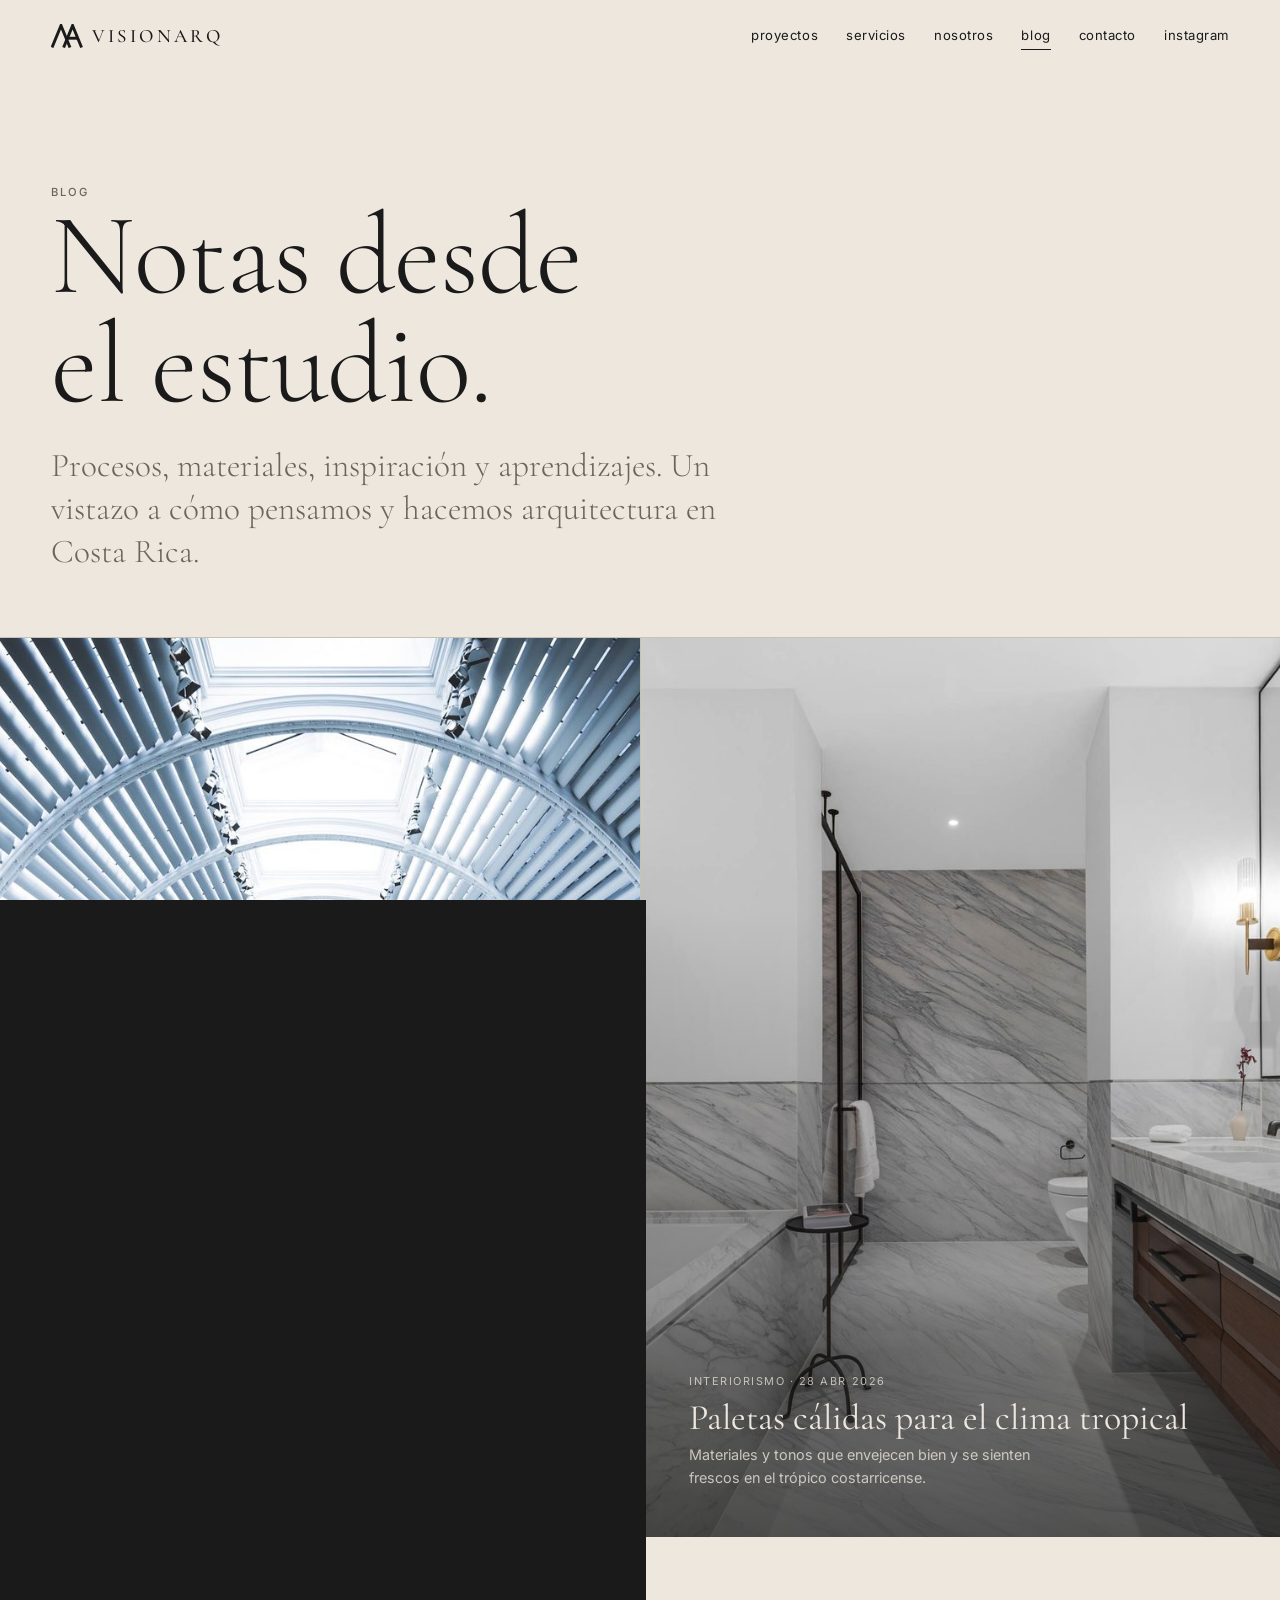
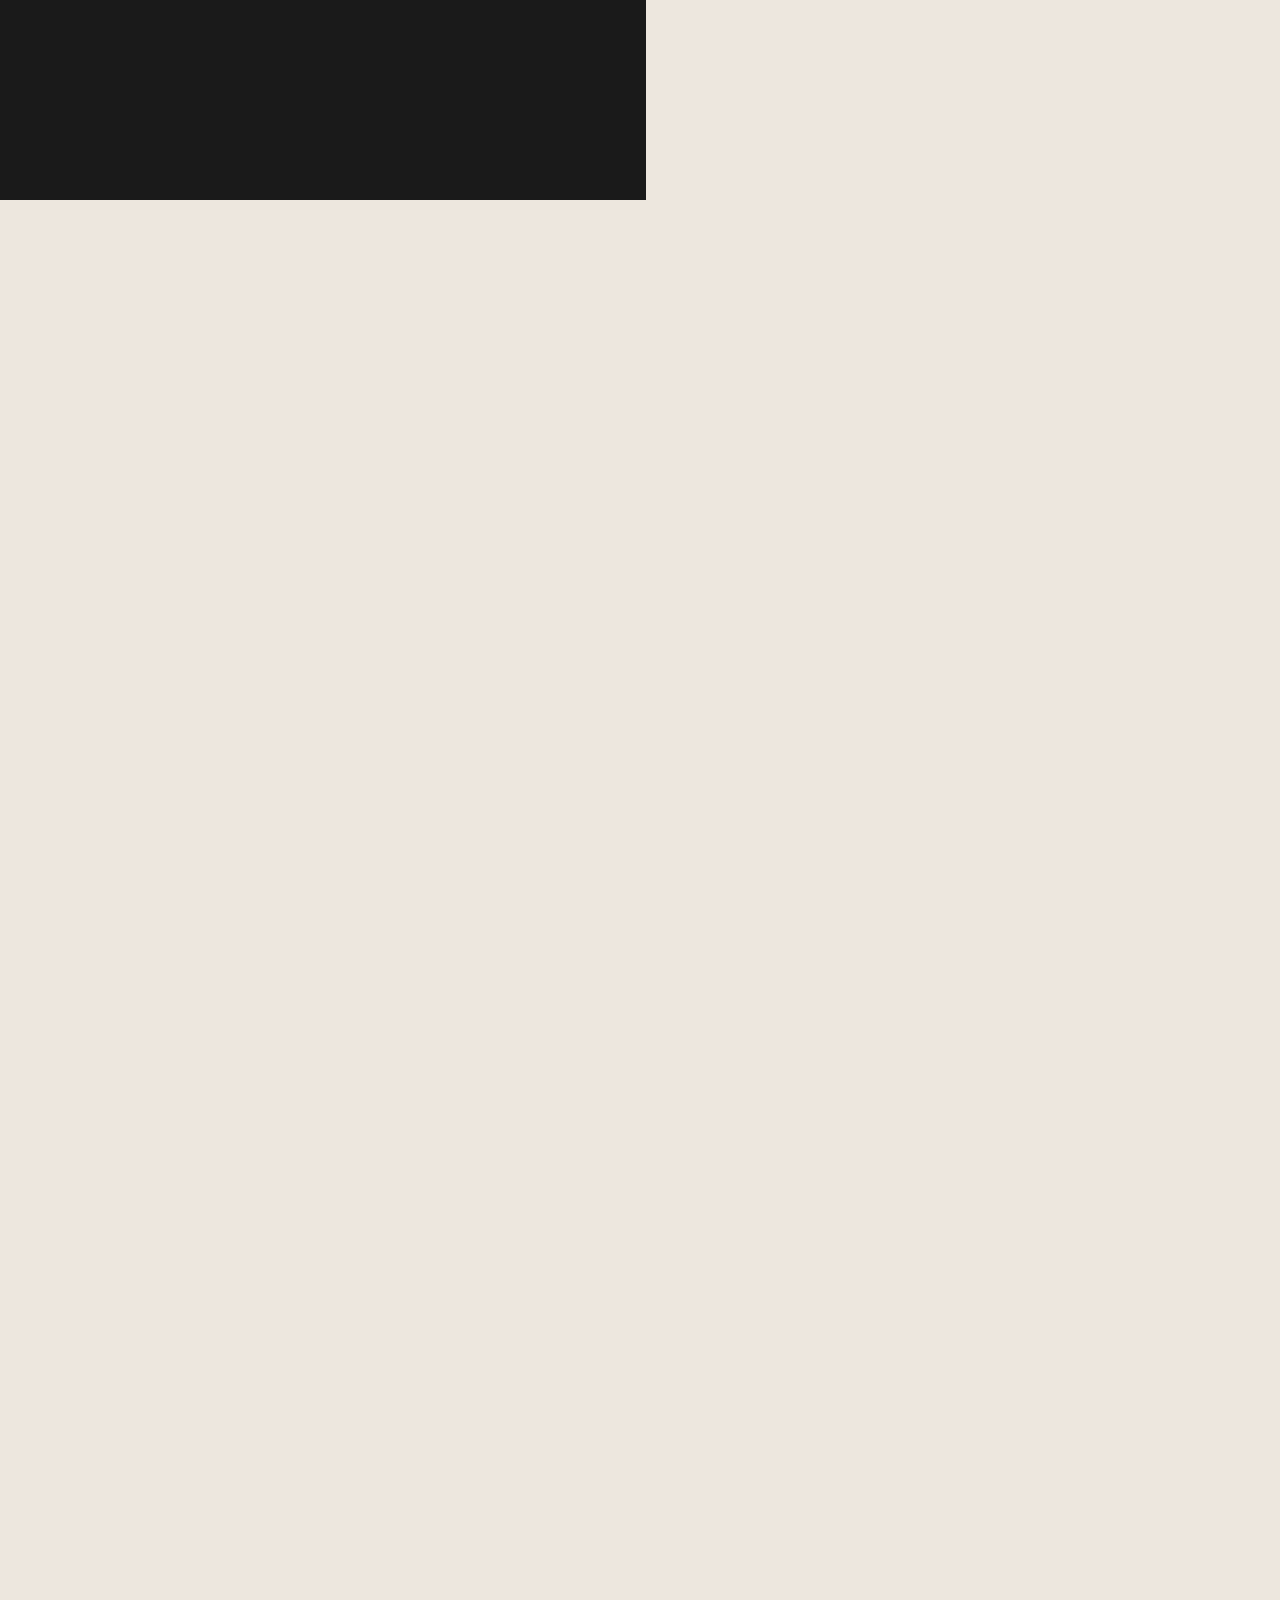
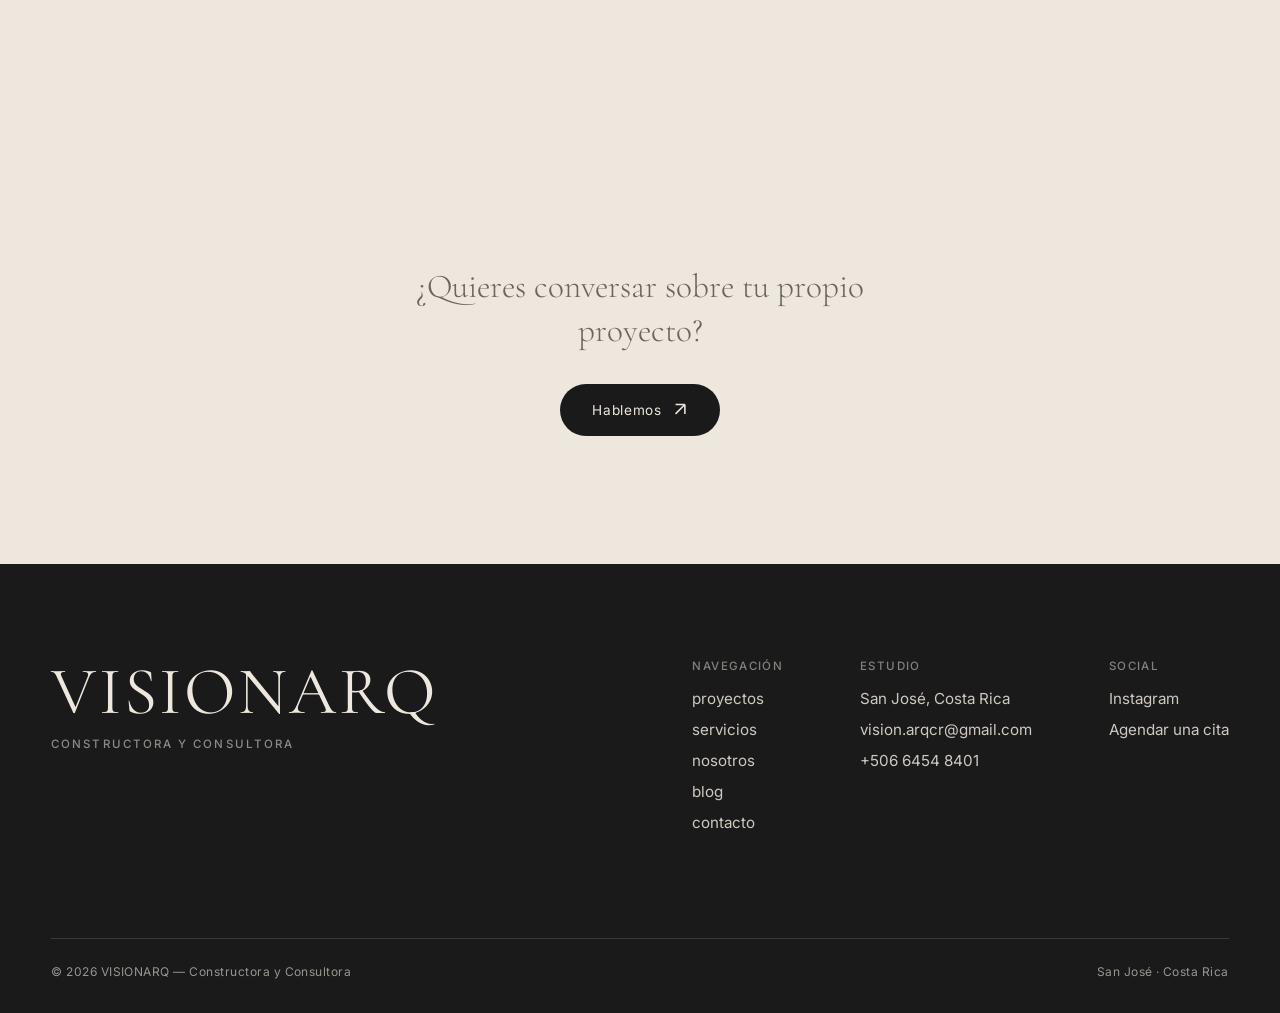
==== commit 4b86007c: "Apply real VISIONARQ branding across the site - New VA monogram logo (interlocking angular peaks) as" ====
--- a/blog.html
+++ b/blog.html
@@ -3,7 +3,7 @@
 <head>
   <meta charset="UTF-8" />
   <meta name="viewport" content="width=device-width, initial-scale=1" />
-  <title>Blog · Visión ARQ</title>
+  <title>Blog · VISIONARQ</title>
   <meta name="description" content="Ideas, procesos y reflexiones sobre arquitectura, construcción e interiorismo en Costa Rica." />
   <link rel="icon" href="assets/img/logo.svg" type="image/svg+xml" />
   <link rel="preconnect" href="https://fonts.googleapis.com" />
@@ -83,7 +83,7 @@
           </a>
 
           <a class="blog-entry" href="blog.html">
-            <img src="assets/img/photos/blog-06.jpg" alt="Filosofía del estudio Visión ARQ" loading="lazy" />
+            <img src="assets/img/photos/blog-06.jpg" alt="Filosofía del estudio VISIONARQ" loading="lazy" />
             <div class="blog-entry__overlay">
               <p class="blog-entry__meta">Estudio · 04 Mar 2026</p>
               <h2 class="blog-entry__title">Por qué firmamos cada espacio con un nombre</h2>
--- a/assets/css/style.css
+++ b/assets/css/style.css
@@ -172,15 +172,29 @@
   transition: opacity 0.8s var(--ease), visibility 0.8s var(--ease);
 }
 .loader.is-done { opacity: 0; visibility: hidden; }
+.loader__logo .mark {
+  width: clamp(64px, 11vw, 110px);
+  height: auto;
+  color: var(--off-black);
+  display: block;
+  margin: 0 auto;
+}
+.loader__logo .mark path {
+  opacity: 0;
+  animation: markIn 0.7s var(--ease) forwards;
+}
+.loader__logo .mark path:nth-child(2) { animation-delay: 0.12s; }
+.loader__logo .mark path:nth-child(3) { animation-delay: 0.26s; }
 .loader__brand {
   font-family: var(--serif);
   font-weight: 500;
-  font-size: clamp(1.8rem, 5vw, 3rem);
-  letter-spacing: 0.2em;
+  font-size: clamp(1.6rem, 4.5vw, 2.6rem);
+  letter-spacing: 0.22em;
   color: var(--off-black);
+  margin-top: 1.1rem;
   opacity: 0;
   transform: translateY(0.4em);
-  animation: brandIn 1s var(--ease) forwards;
+  animation: brandIn 1s var(--ease) 0.3s forwards;
 }
 @keyframes brandIn { to { opacity: 1; transform: translateY(0); } }
 @keyframes markIn { to { opacity: 1; } }
@@ -703,7 +717,8 @@
   padding: clamp(3rem, 8vw, 6rem) var(--gutter) 2rem;
 }
 .footer__top { display: flex; justify-content: space-between; flex-wrap: wrap; gap: 2rem; align-items: flex-start; }
-.footer__brand { font-family: var(--serif); font-size: clamp(2.5rem, 8vw, 6rem); font-weight: 300; line-height: 0.9; }
+.footer__brand { font-family: var(--serif); font-size: clamp(2rem, 6vw, 4.2rem); font-weight: 400; line-height: 0.95; letter-spacing: 0.04em; }
+.footer__brand-desc { display: block; font-family: var(--sans); font-size: 0.72rem; letter-spacing: 0.18em; text-transform: uppercase; color: rgba(237,231,222,0.55); margin-top: 0.9rem; font-weight: 500; }
 .footer__cols { display: flex; gap: clamp(2rem, 6vw, 5rem); flex-wrap: wrap; }
 .footer__col h4 { font-family: var(--sans); font-size: 0.72rem; letter-spacing: 0.12em; text-transform: uppercase; color: rgba(237,231,222,0.5); margin-bottom: 1rem; font-weight: 500; }
 .footer__col a, .footer__col p { display: block; font-size: 0.95rem; margin-bottom: 0.5rem; color: rgba(237,231,222,0.85); transition: color 0.3s var(--ease); }
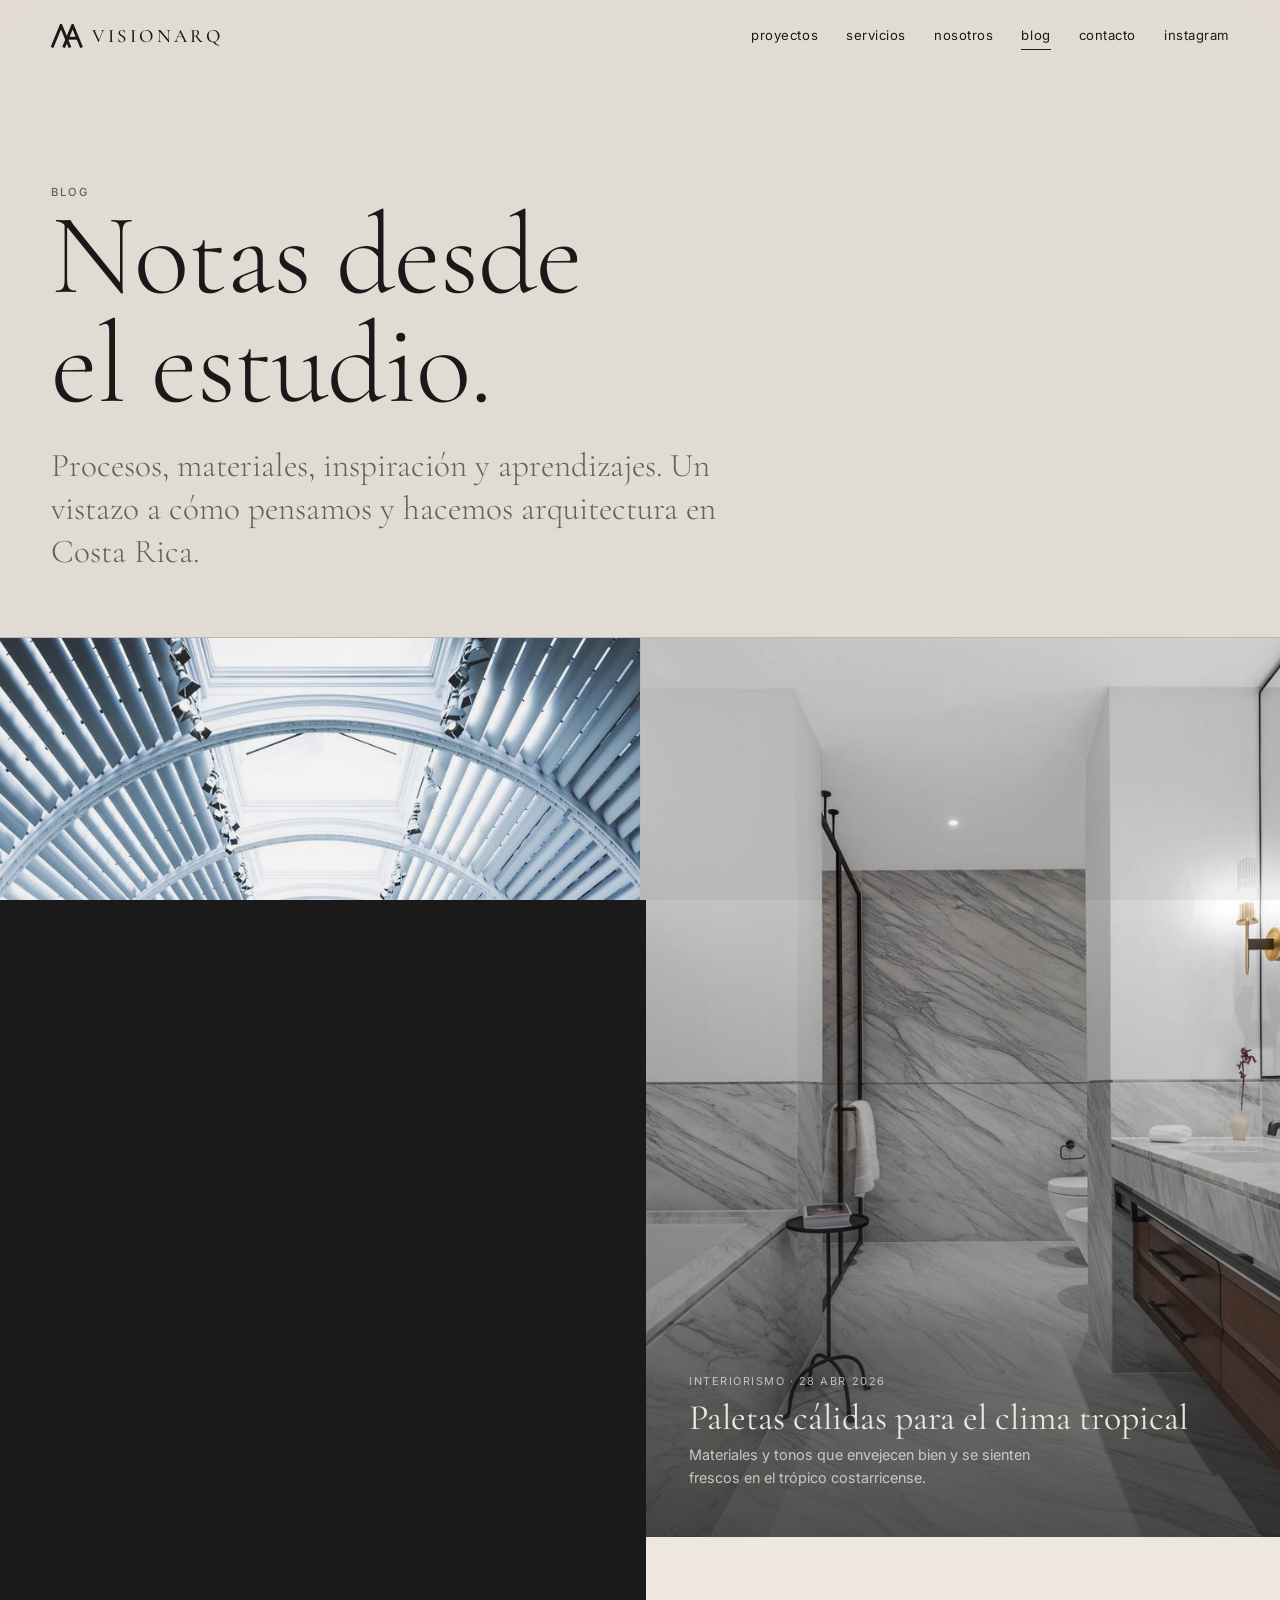
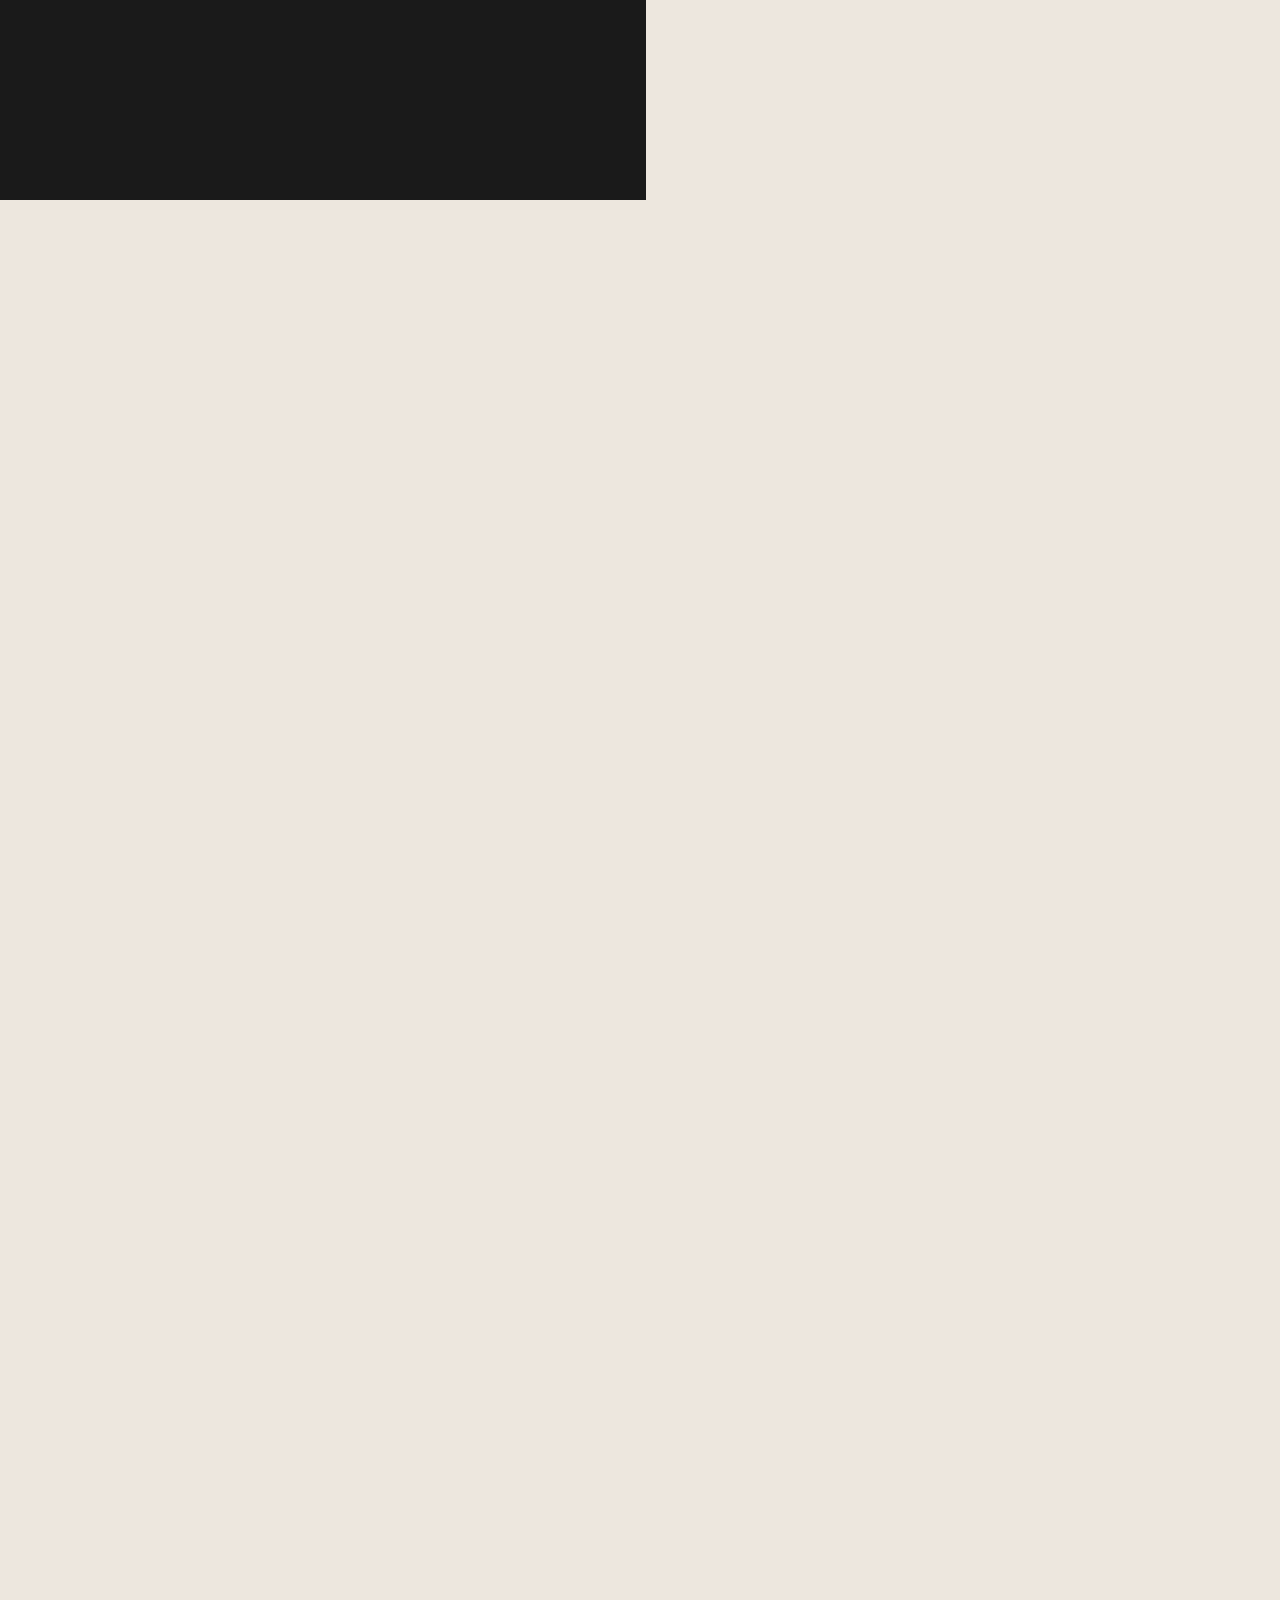
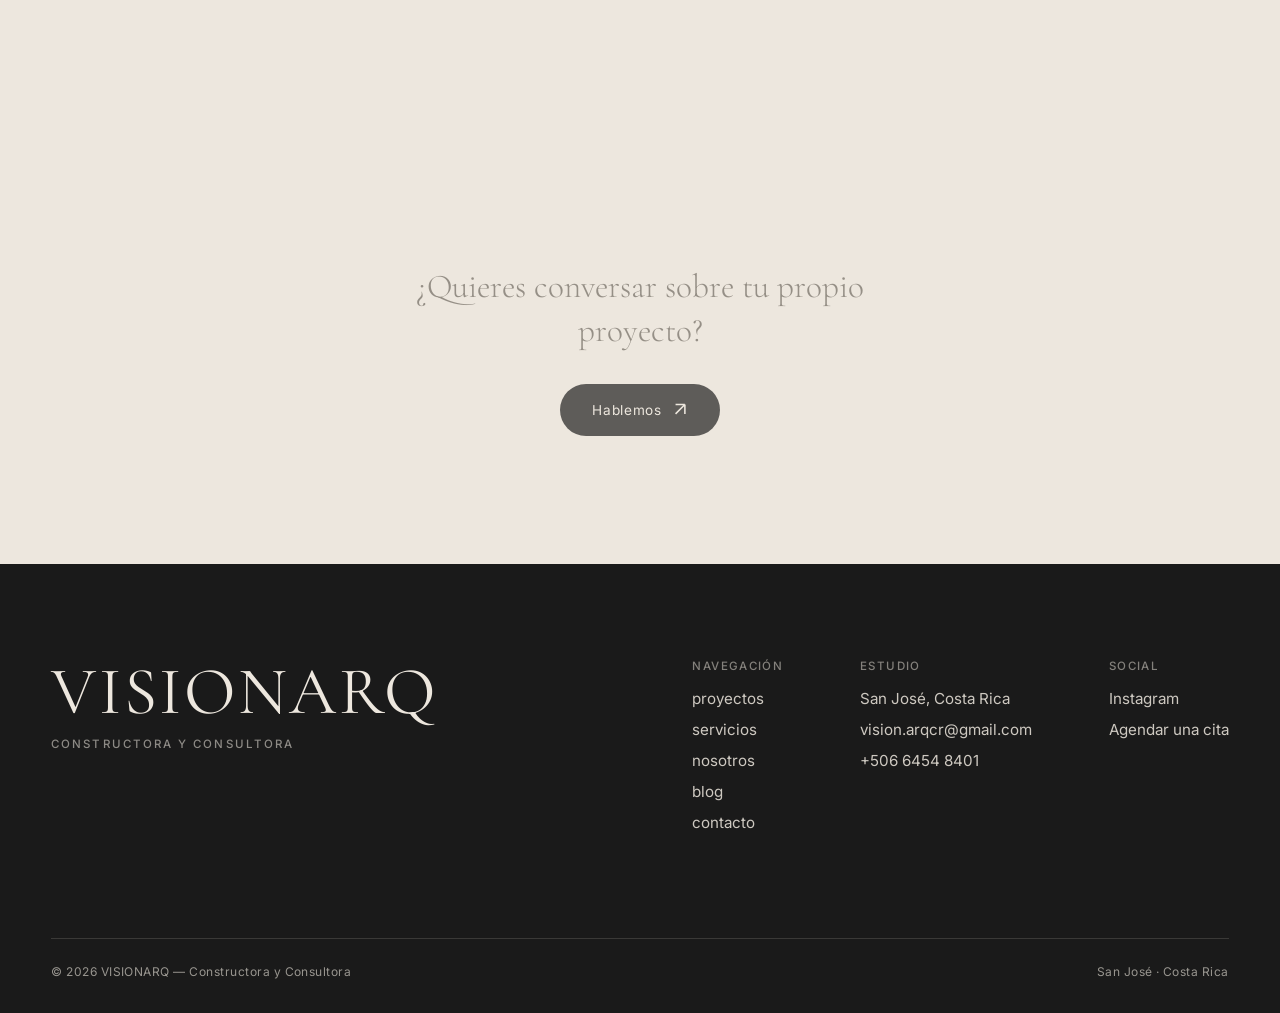
==== commit f70d3a2a: "Phase 1: Lenis smooth scroll + GSAP/ScrollTrigger reveals (Mersi parity) - Vendor GSAP 3.13 (core + " ====
--- a/blog.html
+++ b/blog.html
@@ -106,6 +106,10 @@
     </section>
   </main>
 
+  <script src="assets/js/vendor/gsap.min.js"></script>
+  <script src="assets/js/vendor/ScrollTrigger.min.js"></script>
+  <script src="assets/js/vendor/SplitText.min.js"></script>
+  <script src="assets/js/vendor/lenis.min.js"></script>
   <script src="assets/js/main.js"></script>
 
   <script>
--- a/assets/css/style.css
+++ b/assets/css/style.css
@@ -242,12 +242,8 @@
   .split img, .split > .reveal-clip { order: -1 !important; }
 }
 
-.reveal {
-  opacity: 0;
-  transform: translateY(40px);
-  transition: opacity 1s var(--ease), transform 1s var(--ease);
-}
-.reveal.is-visible { opacity: 1; transform: none; }
+/* Estado previo (pre-GSAP). GSAP anima opacidad → 1 (reveal-op de Mersi). */
+.reveal { opacity: 0; }
 
 /* =========================================================
    HOME — Mersi-style scroll-driven curtain slider
@@ -307,62 +303,82 @@
   object-fit: cover;
 }
 
-/* --- Floating project card (centred on the dividing line) --- */
+/* --- Floating project card: barra horizontal central (estilo Mersi) --- */
 .slide-card {
   position: absolute;
   left: 50%;
   top: 50%;
   transform: translate(-50%, -50%);
   z-index: 20;
-  width: clamp(190px, 19vw, 290px);
-  padding: clamp(1.25rem, 2.5vw, 2rem);
-  display: flex;
-  flex-direction: column;
-  align-items: flex-start;
-  gap: 0;
+  width: min(760px, 58vw);
+  height: clamp(118px, 14vw, 168px);
+  padding: clamp(1.1rem, 2vw, 1.7rem) clamp(1.5rem, 2.6vw, 2.4rem);
+  display: flex;
+  align-items: stretch;
+  justify-content: space-between;
   transition: background-color 0.5s var(--ease);
   cursor: pointer;
-}
-.slide-card__brand {
-  font-family: var(--serif);
-  font-weight: 500;
-  font-size: clamp(0.78rem, 1.1vw, 0.95rem);
-  letter-spacing: 0.18em;
+  overflow: hidden;
   color: var(--off-black);
-  display: block;
-}
+}
+/* Logo VA grabado al centro (tono sobre tono) */
+.slide-card__logo {
+  position: absolute;
+  inset: 0;
+  display: flex;
+  align-items: center;
+  justify-content: center;
+  pointer-events: none;
+}
+.slide-card__logo .mark {
+  height: 64%;
+  width: auto;
+  color: var(--off-black);
+  opacity: 0.14;
+}
+/* Flecha esquina superior derecha */
+.slide-card__corner {
+  position: absolute;
+  top: clamp(1rem, 1.9vw, 1.6rem);
+  right: clamp(1.5rem, 2.6vw, 2.4rem);
+  color: var(--off-black);
+  line-height: 0;
+}
+.slide-card__corner svg { width: 15px; height: 15px; }
+/* Columnas izquierda / derecha */
+.slide-card__col {
+  position: relative;
+  z-index: 1;
+  display: flex;
+  flex-direction: column;
+  justify-content: space-between;
+}
+.slide-card__col--r { align-items: flex-end; text-align: right; }
 .slide-card__name {
-  font-family: var(--serif);
-  font-size: clamp(1.1rem, 1.7vw, 1.55rem);
-  font-weight: 400;
-  line-height: 1.1;
-  color: var(--off-black);
-  margin-top: 1.25rem;
+  font-family: var(--sans);
+  font-weight: 600;
+  font-size: clamp(1.25rem, 2.3vw, 2rem);
+  line-height: 1;
   transition: opacity 0.22s var(--ease);
 }
-.slide-card__meta {
-  font-size: 0.64rem;
-  letter-spacing: 0.13em;
-  text-transform: uppercase;
-  color: var(--off-black);
-  opacity: 0.65;
-  margin-top: 0.4rem;
-  line-height: 1.6;
+.slide-card__place,
+.slide-card__cat,
+.slide-card__year {
+  font-family: var(--sans);
+  font-size: clamp(0.78rem, 1.05vw, 0.95rem);
+  line-height: 1;
   transition: opacity 0.22s var(--ease);
 }
-.slide-card__arrow {
-  display: flex;
-  align-items: center;
-  justify-content: flex-end;
-  width: 100%;
-  margin-top: 1.5rem;
-  color: var(--off-black);
-}
-.slide-card__arrow svg { width: 16px; height: 16px; }
+.slide-card__place { opacity: 0.85; }
+.slide-card__cat { font-weight: 500; margin-bottom: 0.45rem; }
+.slide-card__year { opacity: 0.85; }
+.slide-card__col--r { justify-content: flex-end; }
 
 /* Text fade when project changes */
 .slide-card.is-changing .slide-card__name,
-.slide-card.is-changing .slide-card__meta { opacity: 0; }
+.slide-card.is-changing .slide-card__place,
+.slide-card.is-changing .slide-card__cat,
+.slide-card.is-changing .slide-card__year { opacity: 0; }
 
 /* --- Slide counter (bottom-right) --- */
 .slide-counter {
@@ -385,12 +401,14 @@
   .slide { grid-template-columns: 1fr; }
   .slide__panel--right { display: none; }
   .slide-card {
-    width: calc(100vw - 4rem);
-    left: 2rem;
+    width: calc(100vw - 2.5rem);
+    height: clamp(96px, 26vw, 130px);
+    left: 1.25rem;
     top: auto;
-    bottom: 5rem;
+    bottom: 4.5rem;
     transform: none;
   }
+  .slide-card__name { font-size: clamp(1.1rem, 6vw, 1.6rem); }
   .slide-counter { bottom: 2.5rem; right: 1.5rem; }
 }
 
@@ -744,32 +762,17 @@
    ANIMACIONES DE REVELADO (estilo Mersi: line / clip / op)
    ========================================================= */
 
-/* Revelado de imagen con cortina clip-path (como reveal-clip de Mersi) */
+/* Revelado de imagen con cortina clip-path (GSAP: reveal-clip de Mersi).
+   Estado previo: inset(100% 0 0 0). GSAP lo abre a inset(0). */
 .reveal-clip { position: relative; overflow: hidden; }
 .reveal-clip > img,
 .reveal-clip > .reveal-clip__inner {
-  clip-path: inset(0 0 100% 0);
-  transform: scale(1.08);
-  transition: clip-path 1.1s var(--ease), transform 1.4s var(--ease);
-}
-.reveal-clip.is-visible > img,
-.reveal-clip.is-visible > .reveal-clip__inner {
-  clip-path: inset(0 0 0 0);
-  transform: scale(1);
-}
-
-/* Revelado de texto línea por línea (como line de Mersi) */
-.line-reveal { display: inline-block; }
-.line-reveal .ln { display: block; overflow: hidden; }
-.line-reveal .ln > span {
-  display: block;
-  transform: translateY(110%);
-  transition: transform 0.9s var(--ease);
-}
-.line-reveal.is-visible .ln > span { transform: translateY(0); }
-.line-reveal.is-visible .ln:nth-child(2) > span { transition-delay: 0.08s; }
-.line-reveal.is-visible .ln:nth-child(3) > span { transition-delay: 0.16s; }
-.line-reveal.is-visible .ln:nth-child(4) > span { transition-delay: 0.24s; }
+  clip-path: inset(100% 0% 0% 0%);
+}
+
+/* Revelado de texto línea por línea (GSAP SplitText: line de Mersi).
+   SplitText divide en líneas con máscara; cada línea sube yPercent 100→0. */
+.line-reveal { display: inline-block; opacity: 0; }
 
 /* =========================================================
    PORTAFOLIO — etiqueta de proyecto al pasar el cursor (Mersi)
@@ -1039,16 +1042,26 @@
   .proj-filtros .filtro { font-size: 0.72rem; padding: 0.45rem 0.85rem; }
 }
 
-/* Strip "piano": fila de imágenes niveladas; intro tipo "tecla" izq→der */
+/* Galería: contenedor que mantiene el filtro anclado en todo su recorrido */
+.proj-gallery { position: relative; }
+
+/* Pin: da distancia de scroll para el "morph" del strip a la cuadrícula */
+.piano-pin { height: 165vh; }
+
+/* Strip "piano": fijo (sticky) mientras el track interior hace zoom y se desvanece */
 .piano {
+  position: sticky;
+  top: calc(var(--nav-h) + 3.2rem);
+  padding: clamp(1rem, 3vw, 2.4rem) var(--gutter) 0;
+}
+.piano__track {
   display: grid;
   grid-auto-flow: column;
   grid-auto-columns: minmax(0, 1fr);
   gap: clamp(0.5rem, 1.2vw, 1rem);
   align-items: end;             /* niveladas por la base */
-  padding: clamp(2rem, 5vw, 4rem) var(--gutter) 0;
   transform-origin: center top;
-  will-change: transform;
+  will-change: transform, opacity;
 }
 .piano__img { overflow: hidden; will-change: transform; }
 .piano__img img { width: 100%; aspect-ratio: 3/4; object-fit: cover; display: block; }
@@ -1063,7 +1076,11 @@
   38%  { transform: translateY(-16px); }
   100% { transform: translateY(0); }
 }
-@media (max-width: 760px) { .piano { grid-auto-columns: 42vw; overflow-x: auto; } }
+@media (max-width: 760px) {
+  .piano-pin { height: auto; }
+  .piano { position: static; top: auto; }
+  .piano__track { grid-auto-columns: 42vw; overflow-x: auto; transform: none !important; opacity: 1 !important; }
+}
 
 /* Cuadrícula etiquetada — filas alternas de 3 y 4 columnas */
 .proj-rows { padding: clamp(3rem, 8vw, 7rem) var(--gutter); display: flex; flex-direction: column; gap: clamp(2rem, 5vw, 4rem); }
@@ -1099,11 +1116,24 @@
 .proj-card__cap span { font-size: 0.68rem; letter-spacing: 0.1em; text-transform: uppercase; color: var(--muted); }
 .proj-card.is-hidden { display: none; }
 
+/* =========================================================
+   CAPA GLOBAL — oscurecido ~5% + viñeteado suave (sobre todo el sitio)
+   ========================================================= */
+.site-tint {
+  position: fixed;
+  inset: 0;
+  z-index: 1400;            /* sobre el contenido; bajo cortinas (1500) y loader (2000) */
+  pointer-events: none;     /* nunca bloquea la interacción */
+  background:
+    radial-gradient(125% 125% at 50% 48%, rgba(20,20,20,0) 52%, rgba(20,20,20,0.10) 100%),
+    rgba(20,20,20,0.05);
+}
+
 @media (prefers-reduced-motion: reduce) {
   *, *::before, *::after { animation-duration: 0.01ms !important; transition-duration: 0.01ms !important; }
   .reveal { opacity: 1; transform: none; }
-  .reveal-clip > img { clip-path: none; transform: none; }
-  .line-reveal .ln > span { transform: none; }
+  .reveal-clip > img, .reveal-clip > .reveal-clip__inner { clip-path: none; transform: none; }
+  .line-reveal { opacity: 1; }
   .contact-marquee__track { animation: none; }
-  .piano { transform: none !important; }
-}
+  .piano__track { transform: none !important; }
+}
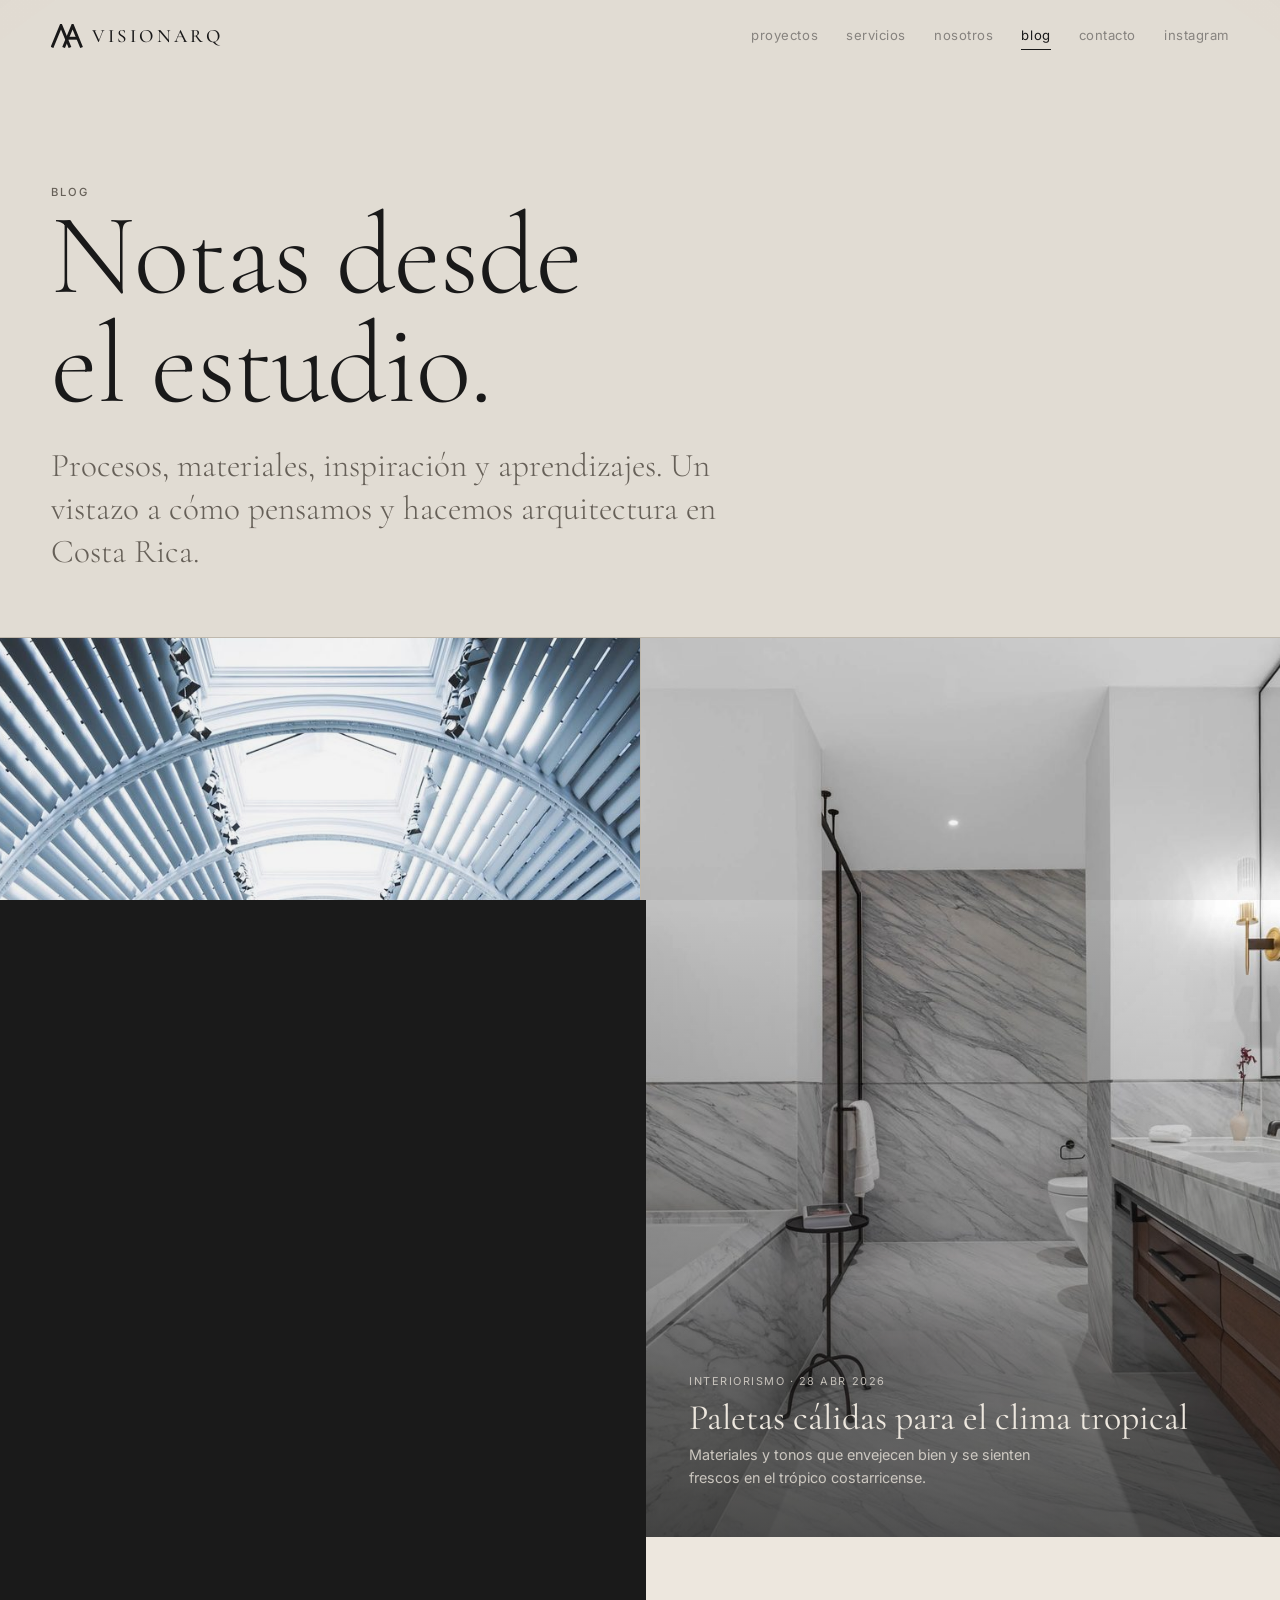
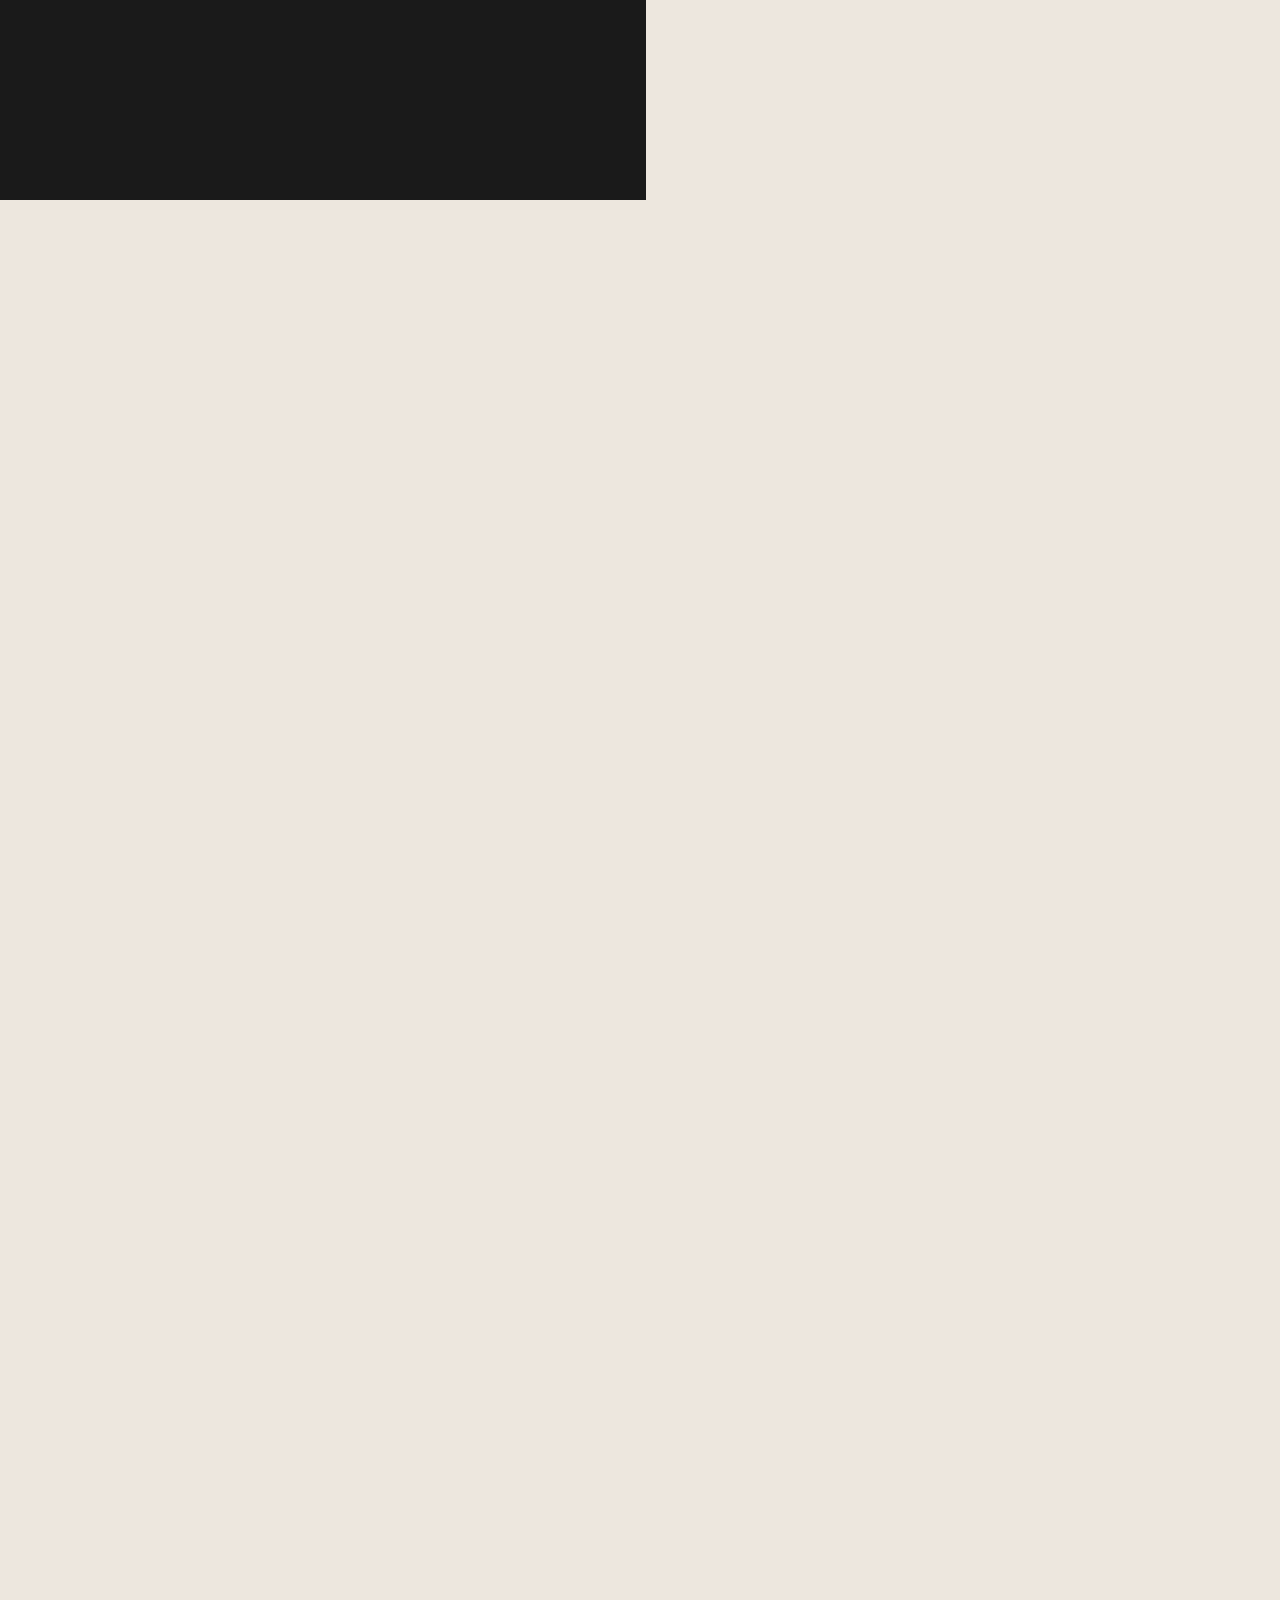
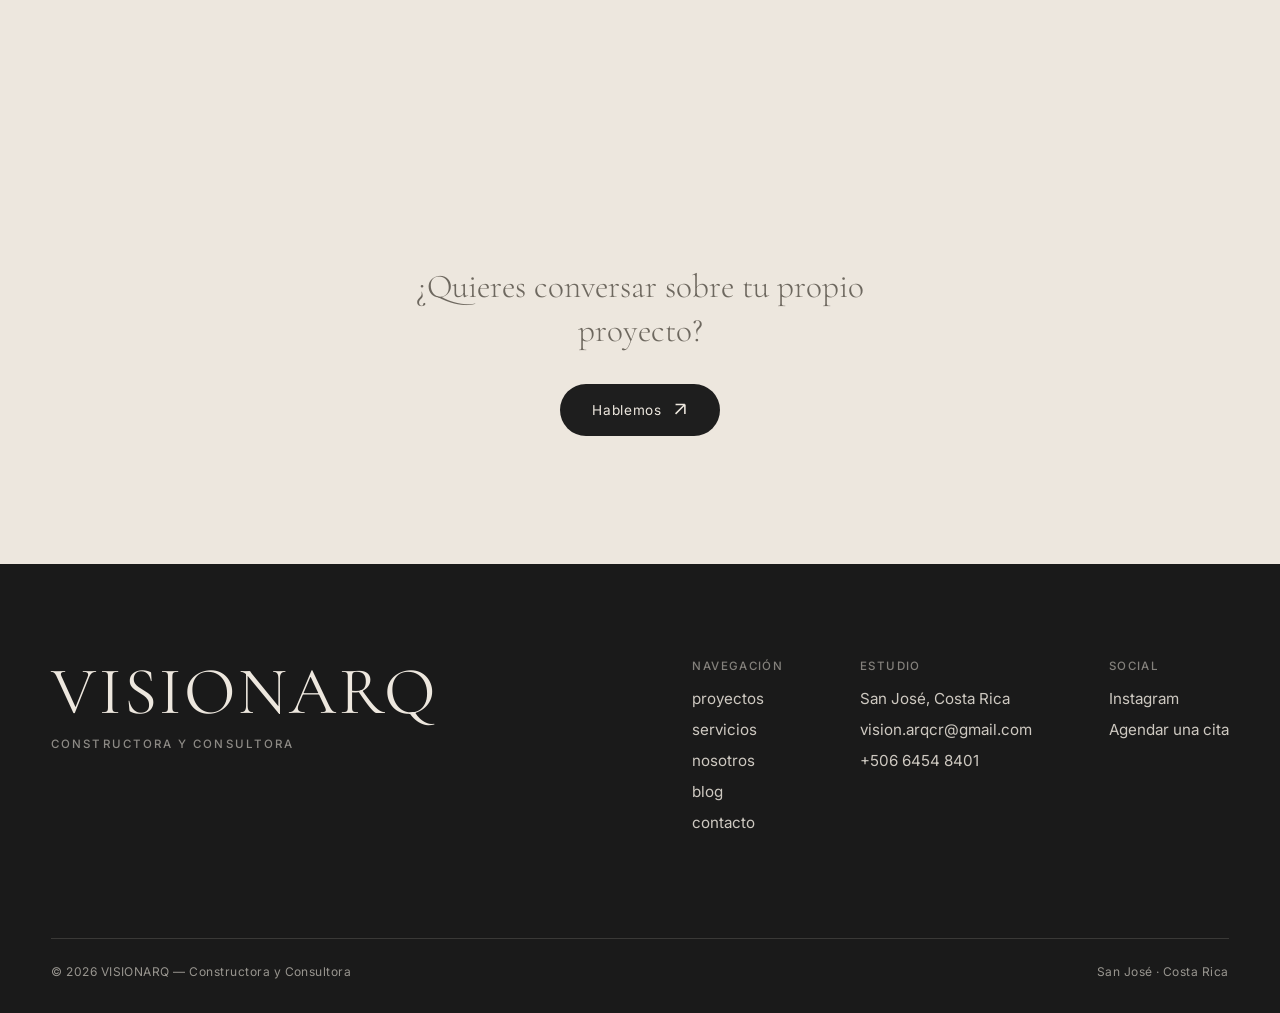
==== commit 41085963: "Phase 2: GSAP Flip strip→grid morph on portfolio - Vendor GSAP Flip plugin; add its script tag to al" ====
--- a/blog.html
+++ b/blog.html
@@ -108,6 +108,7 @@
 
   <script src="assets/js/vendor/gsap.min.js"></script>
   <script src="assets/js/vendor/ScrollTrigger.min.js"></script>
+  <script src="assets/js/vendor/Flip.min.js"></script>
   <script src="assets/js/vendor/SplitText.min.js"></script>
   <script src="assets/js/vendor/lenis.min.js"></script>
   <script src="assets/js/main.js"></script>
--- a/assets/css/style.css
+++ b/assets/css/style.css
@@ -112,7 +112,14 @@
   letter-spacing: 0.04em;
   position: relative;
   padding: 2px 0;
-}
+  /* Mersi: enlaces inactivos atenuados, activo/hover a opacidad plena */
+  opacity: 0.45;
+  transition: opacity 0.4s var(--ease);
+}
+.nav-link:hover,
+.nav-link.is-active { opacity: 1; }
+/* Inicio = página sin atenuación (noOpacityPages de Mersi) */
+.home-page .nav-link { opacity: 1; }
 .nav-link::after {
   content: "";
   position: absolute;
@@ -143,6 +150,8 @@
   transition: transform 0.6s var(--ease);
 }
 .mobile-menu.is-open { transform: translateY(0); }
+/* Con el menú abierto, el logo y "cerrar" deben verse sobre el panel oscuro */
+html.menu-open .navbar { color: var(--cream) !important; }
 .mobile-menu a {
   font-family: var(--serif);
   font-size: clamp(2rem, 9vw, 3.5rem);
@@ -1089,6 +1098,18 @@
 .proj-row--4 { grid-template-columns: repeat(4, 1fr); }
 @media (max-width: 760px) { .proj-row--3, .proj-row--4 { grid-template-columns: repeat(2, 1fr); } }
 
+/* Estado "tira" (pre-Flip): las 8 tarjetas alineadas en una sola fila
+   horizontal; al hacer scroll, GSAP Flip las despliega a la cuadrícula. */
+.proj-rows.is-strip {
+  display: grid;
+  grid-auto-flow: column;
+  grid-auto-columns: 1fr;
+  gap: clamp(0.5rem, 1.2vw, 1rem);
+}
+.proj-rows.is-strip .proj-row { display: contents; }
+.proj-rows.is-strip .proj-card__cap,
+.proj-rows.is-strip .proj-card__etiq { display: none; }
+
 .proj-card { display: block; }
 .proj-card__media { position: relative; overflow: hidden; }
 .proj-card__media img {
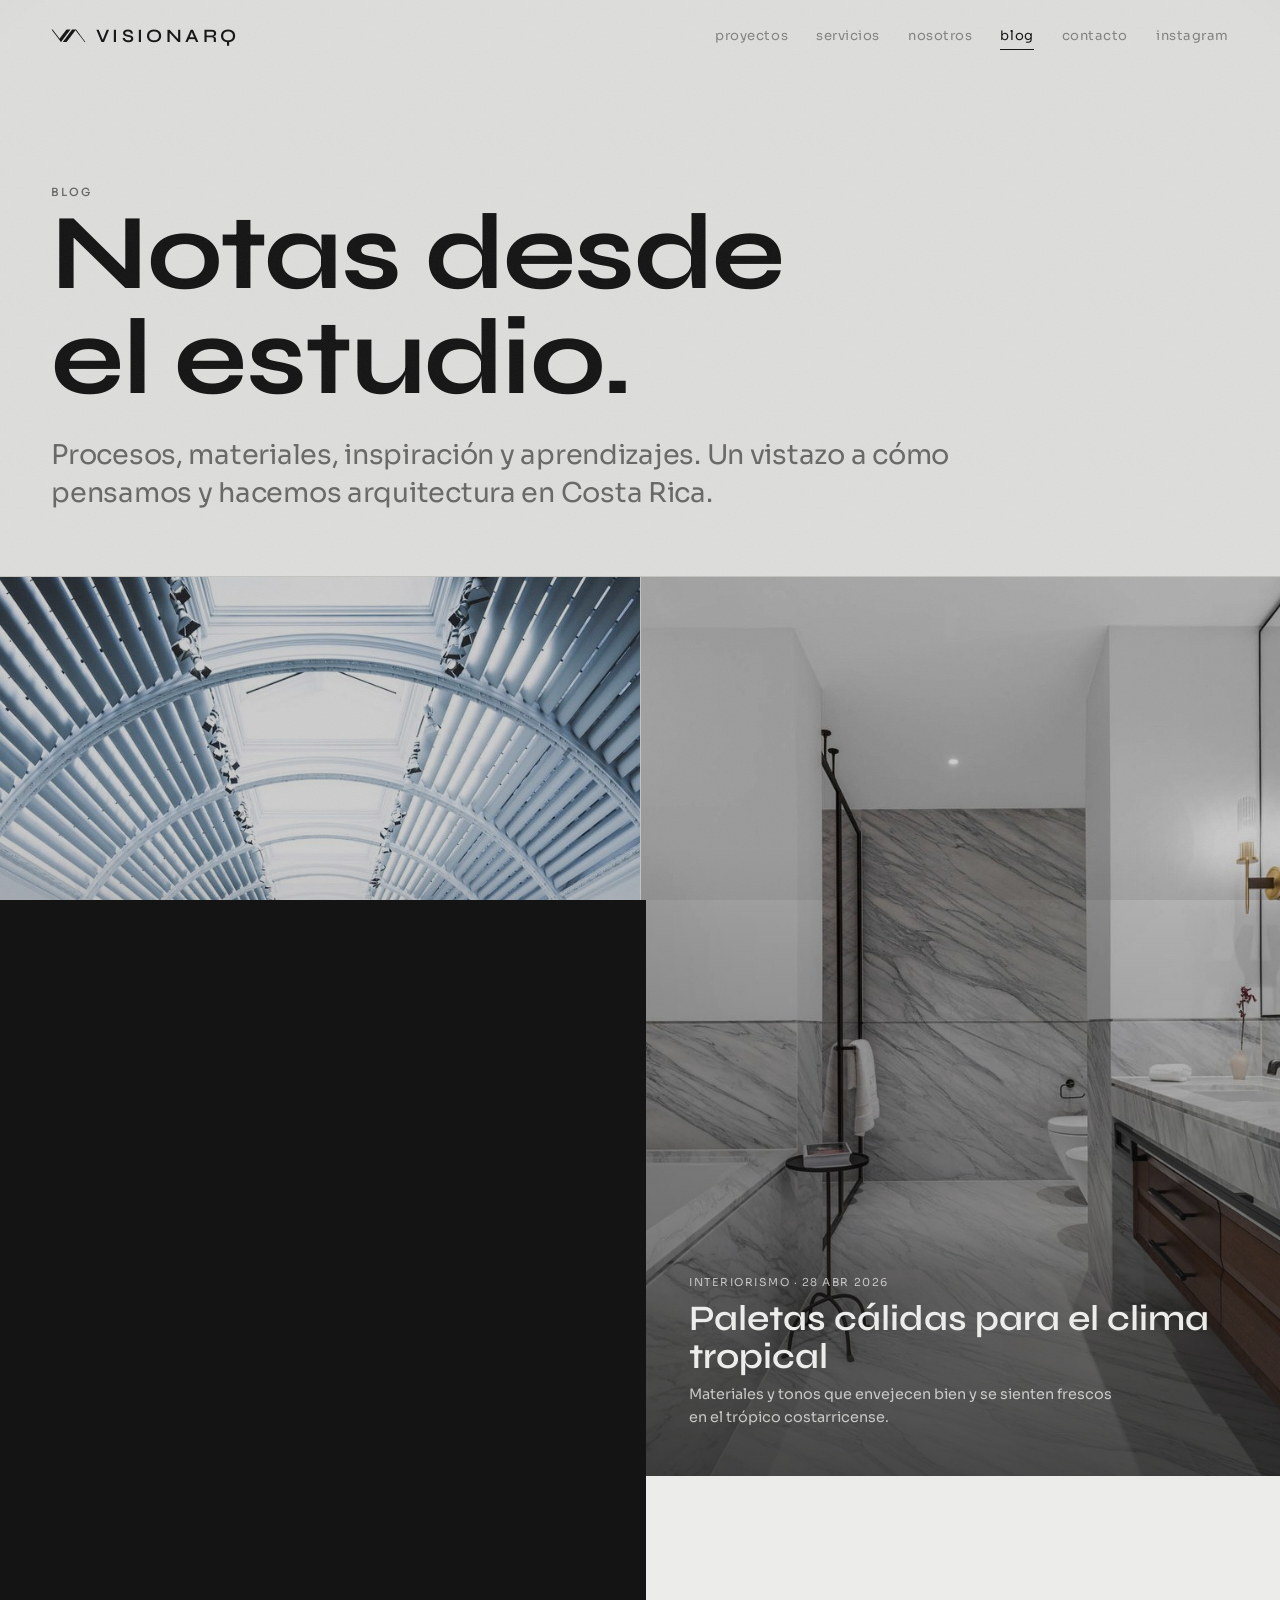
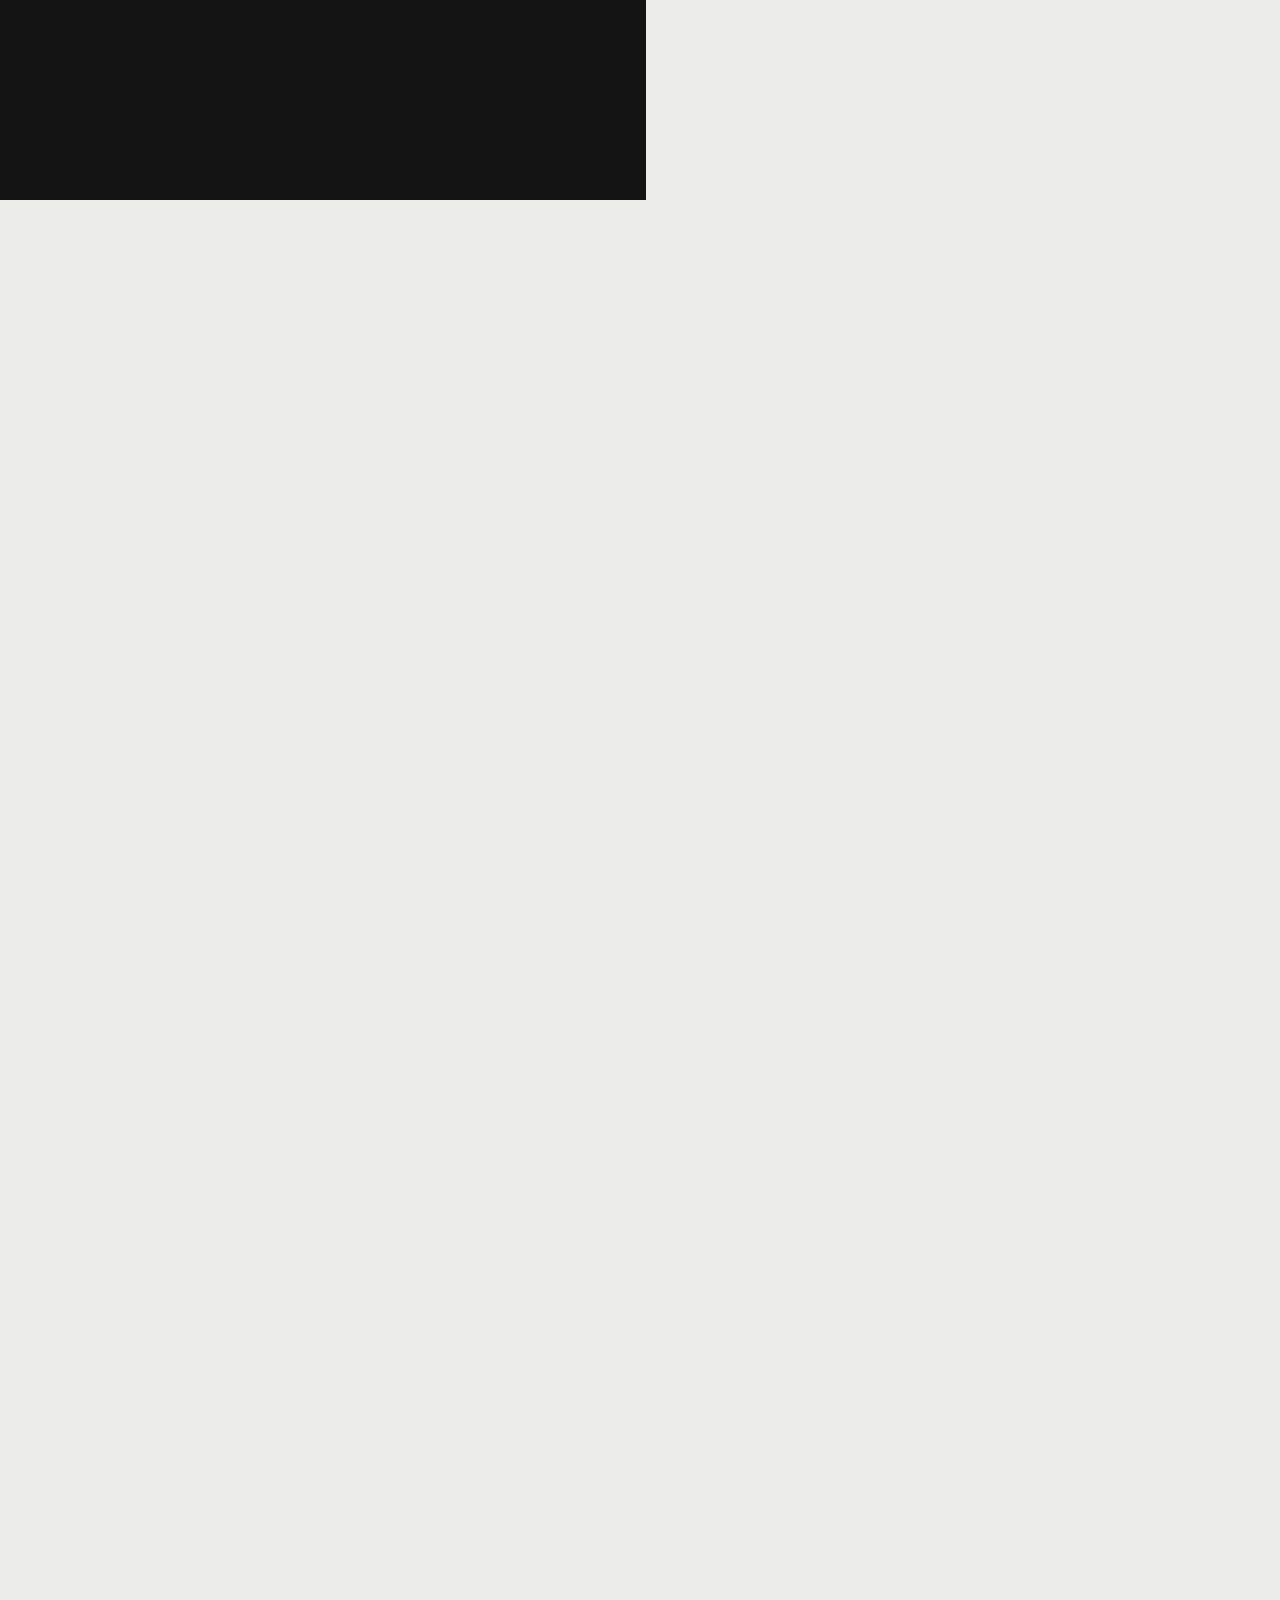
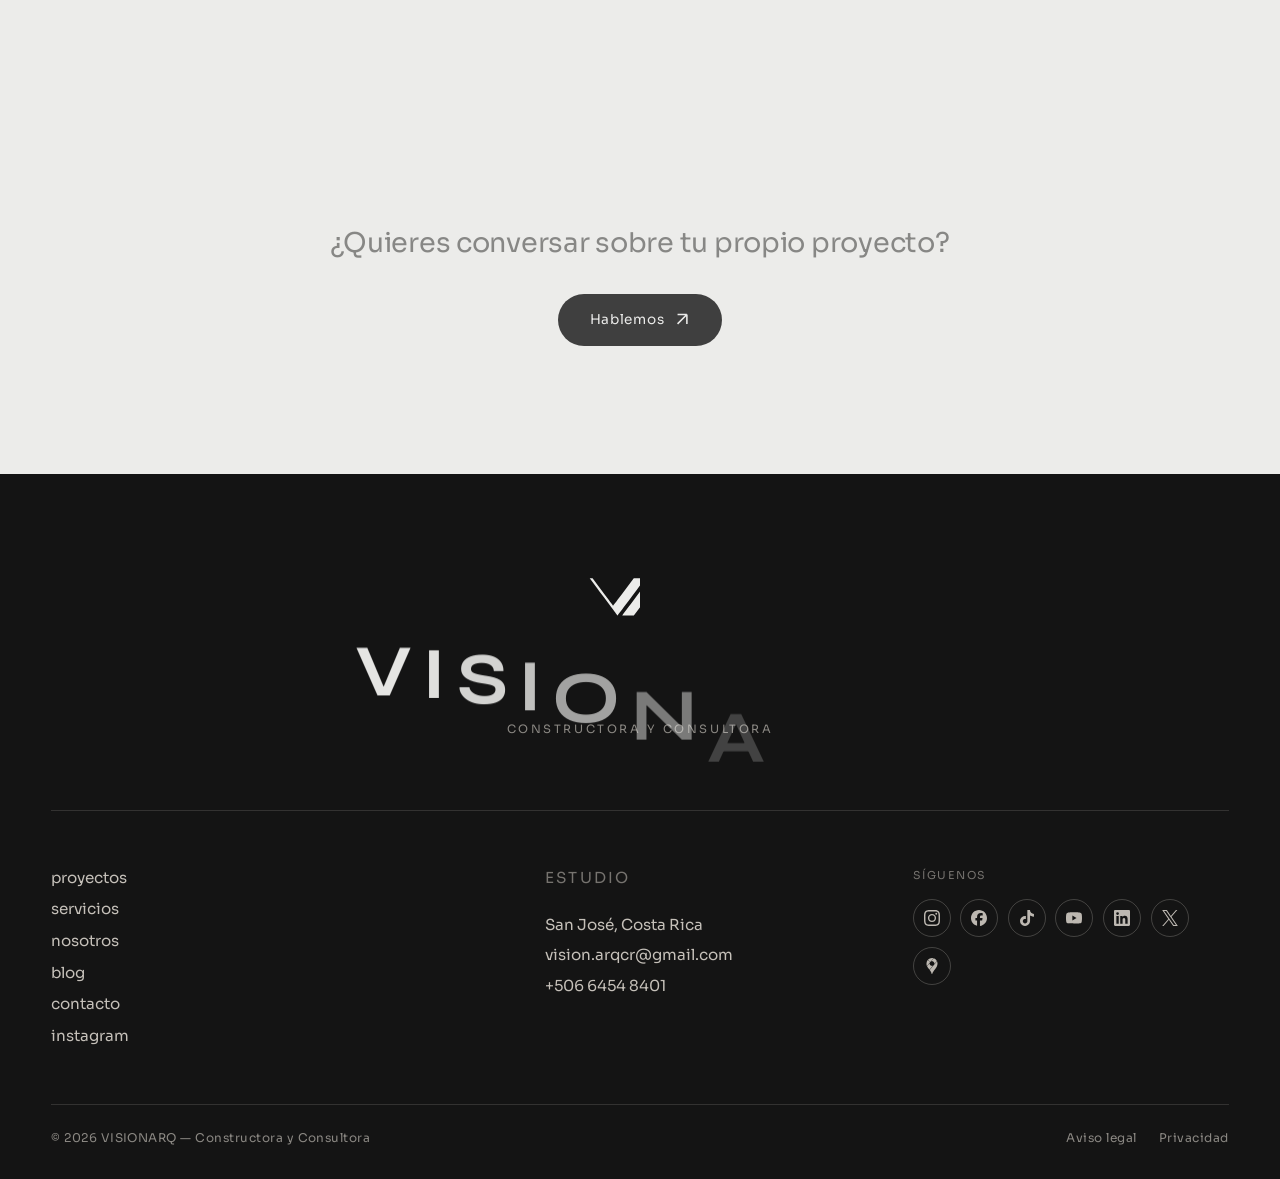
==== commit f7fcc8a1: "Apply feedback: GIF fix, Projects rework, Blog slowdown - Logo GIF re-exported with the full A (no c" ====
--- a/blog.html
+++ b/blog.html
@@ -133,6 +133,7 @@
     function isMobile() { return window.innerWidth <= 760; }
 
     var N = 3; /* images per column */
+    var SLOW = 1.9; /* >1 = más lento para leer (más distancia de scroll) */
 
     function setup() {
       if (isMobile()) {
@@ -145,8 +146,8 @@
       var vh = window.innerHeight;
       var shift = (N - 1) * vh; /* total distance each column travels */
 
-      /* Wrapper height = sticky element height + desired scroll distance */
-      wrapper.style.height = (N * vh) + "px";
+      /* Wrapper height = pantalla fija + distancia de scroll (ampliada para leer) */
+      wrapper.style.height = (vh + (N - 1) * vh * SLOW) + "px";
 
       /* Left starts showing the BOTTOM image (blog-01):
          translateY(-shift) brings blog-01 into view at t=0 */
--- a/assets/css/style.css
+++ b/assets/css/style.css
@@ -1,3 +1,11 @@
+/* ----------  Tipografía autoalojada (Syne + Sora)  ---------- */
+@font-face { font-family:"Syne"; font-style:normal; font-weight:600; font-display:swap; src:url("../fonts/syne-600.woff2") format("woff2"); }
+@font-face { font-family:"Syne"; font-style:normal; font-weight:700; font-display:swap; src:url("../fonts/syne-700.woff2") format("woff2"); }
+@font-face { font-family:"Syne"; font-style:normal; font-weight:800; font-display:swap; src:url("../fonts/syne-800.woff2") format("woff2"); }
+@font-face { font-family:"Sora"; font-style:normal; font-weight:400; font-display:swap; src:url("../fonts/sora-400.woff2") format("woff2"); }
+@font-face { font-family:"Sora"; font-style:normal; font-weight:500; font-display:swap; src:url("../fonts/sora-500.woff2") format("woff2"); }
+@font-face { font-family:"Sora"; font-style:normal; font-weight:600; font-display:swap; src:url("../fonts/sora-600.woff2") format("woff2"); }
+
 /* =========================================================
    VISION ARQ — Sistema de diseño
    Inspirado en: Mersi Architecture (estructura, transiciones)
@@ -7,22 +15,24 @@
 
 /* ----------  Variables  ---------- */
 :root {
-  --cream:      #EDE7DE;   /* fondo principal */
-  --cream-soft: #E4DDD2;   /* fondo alterno */
-  --off-black:  #1A1A1A;   /* texto principal */
-  --muted:      #6B655C;   /* texto secundario */
-  --line:       #C9C1B5;   /* líneas / bordes */
-
-  /* Acentos para las tarjetas de proyecto (tomados de la referencia Mersi) */
-  --terracotta: #DC633F;
-  --sage:       #657B69;
-  --slate:      #8B9EC1;
-  --tan:        #CCB598;
-  --olive:      #918F7A;
-  --clay:       #B3A696;
-
-  --serif: "Cormorant Garamond", Georgia, "Times New Roman", serif;
-  --sans:  "Inter", -apple-system, BlinkMacSystemFont, "Segoe UI", sans-serif;
+  /* Paleta monocromática (gris claro → negros profundos) — marca VISIONARQ */
+  --cream:      #ECECEA;   /* fondo principal (gris muy claro) */
+  --cream-soft: #E1E1DF;   /* fondo alterno */
+  --off-black:  #141414;   /* texto principal (negro profundo) */
+  --muted:      #6E6E6C;   /* texto secundario (gris medio) */
+  --line:       #CFCFCC;   /* líneas / bordes */
+
+  /* "Acentos" de proyecto en escala de gris (sin color) */
+  --terracotta: #2A2A2A;
+  --sage:       #3A3A3A;
+  --slate:      #4A4A4A;
+  --tan:        #5A5A5A;
+  --olive:      #2F2F2F;
+  --clay:       #444444;
+
+  /* Tipografía VISIONARQ — Syne (display, geométrica/futurista) + Sora (texto) */
+  --serif: "Syne", "Sora", system-ui, sans-serif;   /* títulos / wordmark */
+  --sans:  "Sora", system-ui, -apple-system, sans-serif;  /* cuerpo / UI */
 
   --ease: cubic-bezier(0.65, 0.05, 0.36, 1);
   --gutter: clamp(1.25rem, 4vw, 4rem);
@@ -63,10 +73,10 @@
 
 .display {
   font-family: var(--serif);
-  font-weight: 300;
-  font-size: clamp(2.75rem, 9vw, 8rem);
-  line-height: 0.95;
-  letter-spacing: -0.01em;
+  font-weight: 700;
+  font-size: clamp(2.6rem, 8.4vw, 7.4rem);
+  line-height: 0.98;
+  letter-spacing: -0.015em;
 }
 
 .eyebrow {
@@ -78,10 +88,11 @@
 }
 
 .lead {
-  font-family: var(--serif);
-  font-size: clamp(1.35rem, 2.6vw, 2.1rem);
-  font-weight: 300;
-  line-height: 1.3;
+  font-family: var(--sans);
+  font-size: clamp(1.2rem, 2.2vw, 1.7rem);
+  font-weight: 400;
+  line-height: 1.4;
+  letter-spacing: -0.01em;
 }
 
 /* =========================================================
@@ -325,12 +336,14 @@
   display: flex;
   align-items: stretch;
   justify-content: space-between;
-  transition: background-color 0.5s var(--ease);
   cursor: pointer;
   overflow: hidden;
+  /* Tarjeta clara con el logo VA estampado en relieve (efecto 3D / letterpress) */
+  background: #E7E6E2;
   color: var(--off-black);
-}
-/* Logo VA grabado al centro (tono sobre tono) */
+  box-shadow: 0 24px 60px -28px rgba(0,0,0,0.45);
+}
+/* Logo VA estampado al centro — pequeño, en relieve tono sobre tono */
 .slide-card__logo {
   position: absolute;
   inset: 0;
@@ -340,10 +353,12 @@
   pointer-events: none;
 }
 .slide-card__logo .mark {
-  height: 64%;
-  width: auto;
-  color: var(--off-black);
-  opacity: 0.14;
+  height: auto;
+  width: 30%;
+  color: #E7E6E2;                 /* mismo tono que la tarjeta */
+  filter:
+    drop-shadow(0.6px 0.6px 0.4px rgba(0,0,0,0.30))
+    drop-shadow(-0.8px -0.8px 0.4px rgba(255,255,255,0.95));
 }
 /* Flecha esquina superior derecha */
 .slide-card__corner {
@@ -741,23 +756,58 @@
 .footer {
   background: var(--off-black);
   color: var(--cream);
-  padding: clamp(3rem, 8vw, 6rem) var(--gutter) 2rem;
-}
-.footer__top { display: flex; justify-content: space-between; flex-wrap: wrap; gap: 2rem; align-items: flex-start; }
-.footer__brand { font-family: var(--serif); font-size: clamp(2rem, 6vw, 4.2rem); font-weight: 400; line-height: 0.95; letter-spacing: 0.04em; }
-.footer__brand-desc { display: block; font-family: var(--sans); font-size: 0.72rem; letter-spacing: 0.18em; text-transform: uppercase; color: rgba(237,231,222,0.55); margin-top: 0.9rem; font-weight: 500; }
-.footer__cols { display: flex; gap: clamp(2rem, 6vw, 5rem); flex-wrap: wrap; }
-.footer__col h4 { font-family: var(--sans); font-size: 0.72rem; letter-spacing: 0.12em; text-transform: uppercase; color: rgba(237,231,222,0.5); margin-bottom: 1rem; font-weight: 500; }
-.footer__col a, .footer__col p { display: block; font-size: 0.95rem; margin-bottom: 0.5rem; color: rgba(237,231,222,0.85); transition: color 0.3s var(--ease); }
-.footer__col a:hover { color: var(--cream); }
+  padding: clamp(3.5rem, 8vw, 7rem) var(--gutter) 2rem;
+}
+/* Marca: logo VA (se dibuja) + wordmark (se escribe) */
+.footer__brandwrap { display: flex; flex-direction: column; align-items: center; text-align: center; gap: 0.9rem; padding-bottom: clamp(2.5rem, 6vw, 4.5rem); }
+.footer__brand { display: inline-flex; flex-direction: column; align-items: center; gap: 1rem; color: var(--cream); }
+.footer__mark { display: block; line-height: 0; }
+.footer__mark .mark { height: clamp(26px, 4vw, 40px); width: auto; color: var(--cream); display: block; }
+.footer__wm { font-family: var(--serif); font-weight: 700; font-size: clamp(2.2rem, 7vw, 4.6rem); letter-spacing: 0.14em; line-height: 1; }
+.footer__wm .fwm-ch { display: inline-block; will-change: transform; }
+.footer__tag { font-size: 0.72rem; letter-spacing: 0.22em; text-transform: uppercase; color: rgba(237,231,222,0.55); }
+
+.footer__grid {
+  display: grid;
+  grid-template-columns: 1.4fr 1fr 1fr;
+  gap: clamp(1.5rem, 4vw, 3.5rem);
+  padding: clamp(2.5rem, 5vw, 3.5rem) 0;
+  border-top: 1px solid rgba(237,231,222,0.14);
+}
+.footer__naplabel { display: block; font-size: 0.68rem; letter-spacing: 0.14em; text-transform: uppercase; color: rgba(237,231,222,0.45); margin-bottom: 1rem; }
+.footer__nav { display: flex; flex-direction: column; gap: 0.55rem; }
+.footer__nav a { font-size: 0.95rem; color: rgba(237,231,222,0.82); width: max-content; transition: opacity 0.3s var(--ease); }
+.footer__nav a:hover { opacity: 0.55; }
+.footer__nap { display: flex; flex-direction: column; gap: 0.5rem; }
+.footer__nap span, .footer__nap a { font-size: 0.95rem; color: rgba(237,231,222,0.82); }
+.footer__nap a:hover { color: var(--cream); }
+.footer__nap .footer__naplabel { color: rgba(237,231,222,0.45); }
+
+.footer__social { display: flex; gap: 0.6rem; flex-wrap: wrap; }
+.soc {
+  width: 38px; height: 38px; border-radius: 50%;
+  display: inline-flex; align-items: center; justify-content: center;
+  border: 1px solid rgba(237,231,222,0.22);
+  transition: background-color 0.35s var(--ease), border-color 0.35s var(--ease), transform 0.35s var(--ease);
+}
+.soc svg { width: 16px; height: 16px; fill: rgba(237,231,222,0.78); transition: fill 0.35s var(--ease); }
+.soc:hover { background: var(--cream); border-color: var(--cream); transform: translateY(-3px); }
+.soc:hover svg { fill: var(--off-black); }
+
 .footer__bottom {
   display: flex; justify-content: space-between; flex-wrap: wrap; gap: 1rem;
-  margin-top: clamp(3rem, 8vw, 6rem);
   padding-top: 1.5rem;
-  border-top: 1px solid rgba(237,231,222,0.15);
+  border-top: 1px solid rgba(237,231,222,0.14);
   font-size: 0.75rem;
-  color: rgba(237,231,222,0.6);
+  color: rgba(237,231,222,0.55);
   letter-spacing: 0.04em;
+}
+.footer__legal { display: inline-flex; gap: 1.4rem; }
+.footer__legal a { transition: opacity 0.3s var(--ease); }
+.footer__legal a:hover { opacity: 0.6; }
+@media (max-width: 760px) {
+  .footer__grid { grid-template-columns: 1fr; gap: 2rem; }
+  .footer__bottom { flex-direction: column; gap: 0.6rem; }
 }
 
 /* =========================================================
@@ -1006,32 +1056,33 @@
    PROYECTOS — cuadrícula "piano" + filtro fijo + filas alternas (Mersi projets)
    ========================================================= */
 .proj-hero {
-  min-height: 78vh;
   display: flex;
   flex-direction: column;
   align-items: center;
-  justify-content: center;
+  justify-content: flex-start;
   text-align: center;
-  padding: calc(var(--nav-h) + 2rem) var(--gutter) 0;
+  padding: calc(var(--nav-h) + clamp(3rem, 9vh, 7rem)) var(--gutter) 0;
   position: relative;
 }
 .proj-hero__title {
   font-family: var(--serif);
-  font-weight: 300;
-  font-size: clamp(2.5rem, 7vw, 6rem);
-  line-height: 0.98;
-  letter-spacing: -0.01em;
-}
-
-/* Filtro que se fija arriba al hacer scroll */
+  font-weight: 800;
+  text-transform: uppercase;
+  font-size: clamp(1.7rem, 4.2vw, 3.4rem);
+  line-height: 1.04;
+  letter-spacing: 0.005em;
+  max-width: 18ch;
+}
+
+/* Filtro centrado que se fija arriba al hacer scroll */
 .proj-filtros {
   position: sticky;
   top: calc(var(--nav-h) - 0.5rem);
   z-index: 40;
-  display: inline-flex;
+  display: flex;
   gap: 0.4rem;
-  margin: clamp(2rem, 5vw, 3.5rem) auto 0;
-  padding: 0.5rem;
+  margin: clamp(1.6rem, 4vw, 2.6rem) auto clamp(2rem, 5vw, 3rem);
+  padding: 0.45rem;
   background: var(--cream-soft);
   border: 1px solid var(--line);
   border-radius: 100px;
@@ -1092,7 +1143,7 @@
 }
 
 /* Cuadrícula etiquetada — filas alternas de 3 y 4 columnas */
-.proj-rows { padding: clamp(3rem, 8vw, 7rem) var(--gutter); display: flex; flex-direction: column; gap: clamp(2rem, 5vw, 4rem); }
+.proj-rows { padding: 0 var(--gutter) clamp(3rem, 8vw, 7rem); display: flex; flex-direction: column; gap: clamp(2rem, 5vw, 4rem); }
 .proj-row { display: grid; gap: clamp(0.75rem, 2vw, 1.5rem); }
 .proj-row--3 { grid-template-columns: repeat(3, 1fr); }
 .proj-row--4 { grid-template-columns: repeat(4, 1fr); }
@@ -1138,7 +1189,27 @@
 .proj-card.is-hidden { display: none; }
 
 /* =========================================================
-   CAPA GLOBAL — oscurecido ~5% + viñeteado suave (sobre todo el sitio)
+   TRATAMIENTO DE FOTOS — color, pero con una capa de oscuridad/fundido
+   para una estética más cohesiva y artística (sobre toda imagen).
+   ========================================================= */
+.home-slider img,
+.reveal-clip img, .reveal-clip > img,
+.proj-card__media img,
+.pd-hero__media img,
+.pd-gallery img,
+.blog-entry img,
+.paso__media img,
+.about-hero img,
+.contact-marquee img,
+.piano__img img {
+  filter: brightness(0.84) contrast(1.04) saturate(0.96);
+  transition: filter 0.6s var(--ease);
+}
+.proj-card:hover .proj-card__media img,
+.blog-entry:hover img { filter: brightness(0.94) contrast(1.04) saturate(1); }
+
+/* =========================================================
+   CAPA GLOBAL — oscurecido + viñeteado (fundido artístico sobre el sitio)
    ========================================================= */
 .site-tint {
   position: fixed;
@@ -1146,8 +1217,19 @@
   z-index: 1400;            /* sobre el contenido; bajo cortinas (1500) y loader (2000) */
   pointer-events: none;     /* nunca bloquea la interacción */
   background:
-    radial-gradient(125% 125% at 50% 48%, rgba(20,20,20,0) 52%, rgba(20,20,20,0.10) 100%),
-    rgba(20,20,20,0.05);
+    radial-gradient(135% 135% at 50% 42%, rgba(15,15,15,0) 46%, rgba(15,15,15,0.22) 100%),
+    rgba(15,15,15,0.06);
+}
+/* Grano sutil (film grain) sobre todo el sitio — muy ligero */
+.site-tint::after {
+  content: "";
+  position: fixed;
+  inset: 0;
+  pointer-events: none;
+  background-image: url("data:image/svg+xml,%3Csvg xmlns='http://www.w3.org/2000/svg' width='160' height='160'%3E%3Cfilter id='n'%3E%3CfeTurbulence type='fractalNoise' baseFrequency='0.85' numOctaves='2' stitchTiles='stitch'/%3E%3C/filter%3E%3Crect width='100%25' height='100%25' filter='url(%23n)'/%3E%3C/svg%3E");
+  background-size: 160px 160px;
+  opacity: 0.06;
+  mix-blend-mode: overlay;
 }
 
 @media (prefers-reduced-motion: reduce) {
@@ -1158,3 +1240,64 @@
   .contact-marquee__track { animation: none; }
   .piano__track { transform: none !important; }
 }
+
+/* =========================================================
+   PÁGINA DE PROYECTO (detalle) + transición de imagen compartida
+   ========================================================= */
+.proj-detail { --accent: #DC633F; }
+
+.pd-hero { position: relative; height: 100svh; overflow: hidden; }
+.pd-hero__media { position: absolute; inset: 0; background: var(--accent); }
+.pd-hero__media img { width: 100%; height: 100%; object-fit: cover; display: block; }
+.pd-hero::after {
+  content: ""; position: absolute; inset: 0; pointer-events: none;
+  background: linear-gradient(to top, rgba(20,20,20,0.62) 0%, rgba(20,20,20,0.12) 38%, rgba(20,20,20,0) 64%);
+}
+.pd-hero__head {
+  position: absolute; left: 0; right: 0; bottom: 0;
+  z-index: 2; color: var(--cream);
+  padding: 0 var(--gutter) clamp(2rem, 6vw, 5rem);
+}
+.pd-hero__head .eyebrow { color: rgba(237,231,222,0.75); }
+.pd-hero__title {
+  font-family: var(--serif); font-weight: 300;
+  font-size: clamp(2.6rem, 8vw, 6.5rem); line-height: 0.98; margin: 0.4rem 0 0.6rem;
+}
+.pd-hero__meta { font-size: 0.92rem; letter-spacing: 0.06em; color: rgba(237,231,222,0.85); }
+
+.pd-intro { display: grid; grid-template-columns: 1.1fr 0.9fr; gap: clamp(2rem, 6vw, 5rem); align-items: start; }
+.pd-intro .lead { max-width: 30ch; }
+.pd-facts { display: grid; grid-template-columns: 1fr 1fr; gap: 1.6rem 2rem; }
+.pd-fact span { display: block; font-size: 0.68rem; letter-spacing: 0.14em; text-transform: uppercase; color: var(--muted); margin-bottom: 0.35rem; }
+.pd-fact p { font-family: var(--serif); font-size: 1.35rem; font-weight: 400; }
+@media (max-width: 760px) { .pd-intro { grid-template-columns: 1fr; } }
+
+.pd-gallery {
+  display: grid; grid-template-columns: 1fr 1fr;
+  gap: clamp(0.75rem, 2vw, 1.5rem);
+  padding: clamp(2rem, 6vw, 5rem) var(--gutter);
+  align-items: start;
+}
+.pd-gallery .reveal-clip > img { width: 100%; display: block; object-fit: cover; }
+.pd-gallery__a > img { aspect-ratio: 4/5; }
+.pd-gallery__b { margin-top: clamp(2rem, 8vw, 7rem); }
+.pd-gallery__b > img { aspect-ratio: 3/4; }
+@media (max-width: 760px) { .pd-gallery { grid-template-columns: 1fr; } .pd-gallery__b { margin-top: 0; } }
+
+.pd-next {
+  display: flex; align-items: center; gap: 1.2rem;
+  padding: clamp(2.5rem, 7vw, 5rem) var(--gutter);
+  border-top: 1px solid var(--line); border-bottom: 1px solid var(--line);
+  transition: background-color 0.5s var(--ease), color 0.5s var(--ease);
+}
+.pd-next:hover { background: var(--accent); color: var(--cream); }
+.pd-next__label { font-size: 0.7rem; letter-spacing: 0.16em; text-transform: uppercase; color: var(--muted); }
+.pd-next:hover .pd-next__label { color: rgba(237,231,222,0.8); }
+.pd-next__name { font-family: var(--serif); font-weight: 300; font-size: clamp(1.8rem, 5vw, 3.4rem); margin-right: auto; }
+
+/* Clon volador de la transición de imagen compartida (proyecto) */
+.flip-clone {
+  position: fixed; z-index: 1480; margin: 0;
+  object-fit: cover; will-change: transform, width, height, top, left;
+  pointer-events: none;
+}
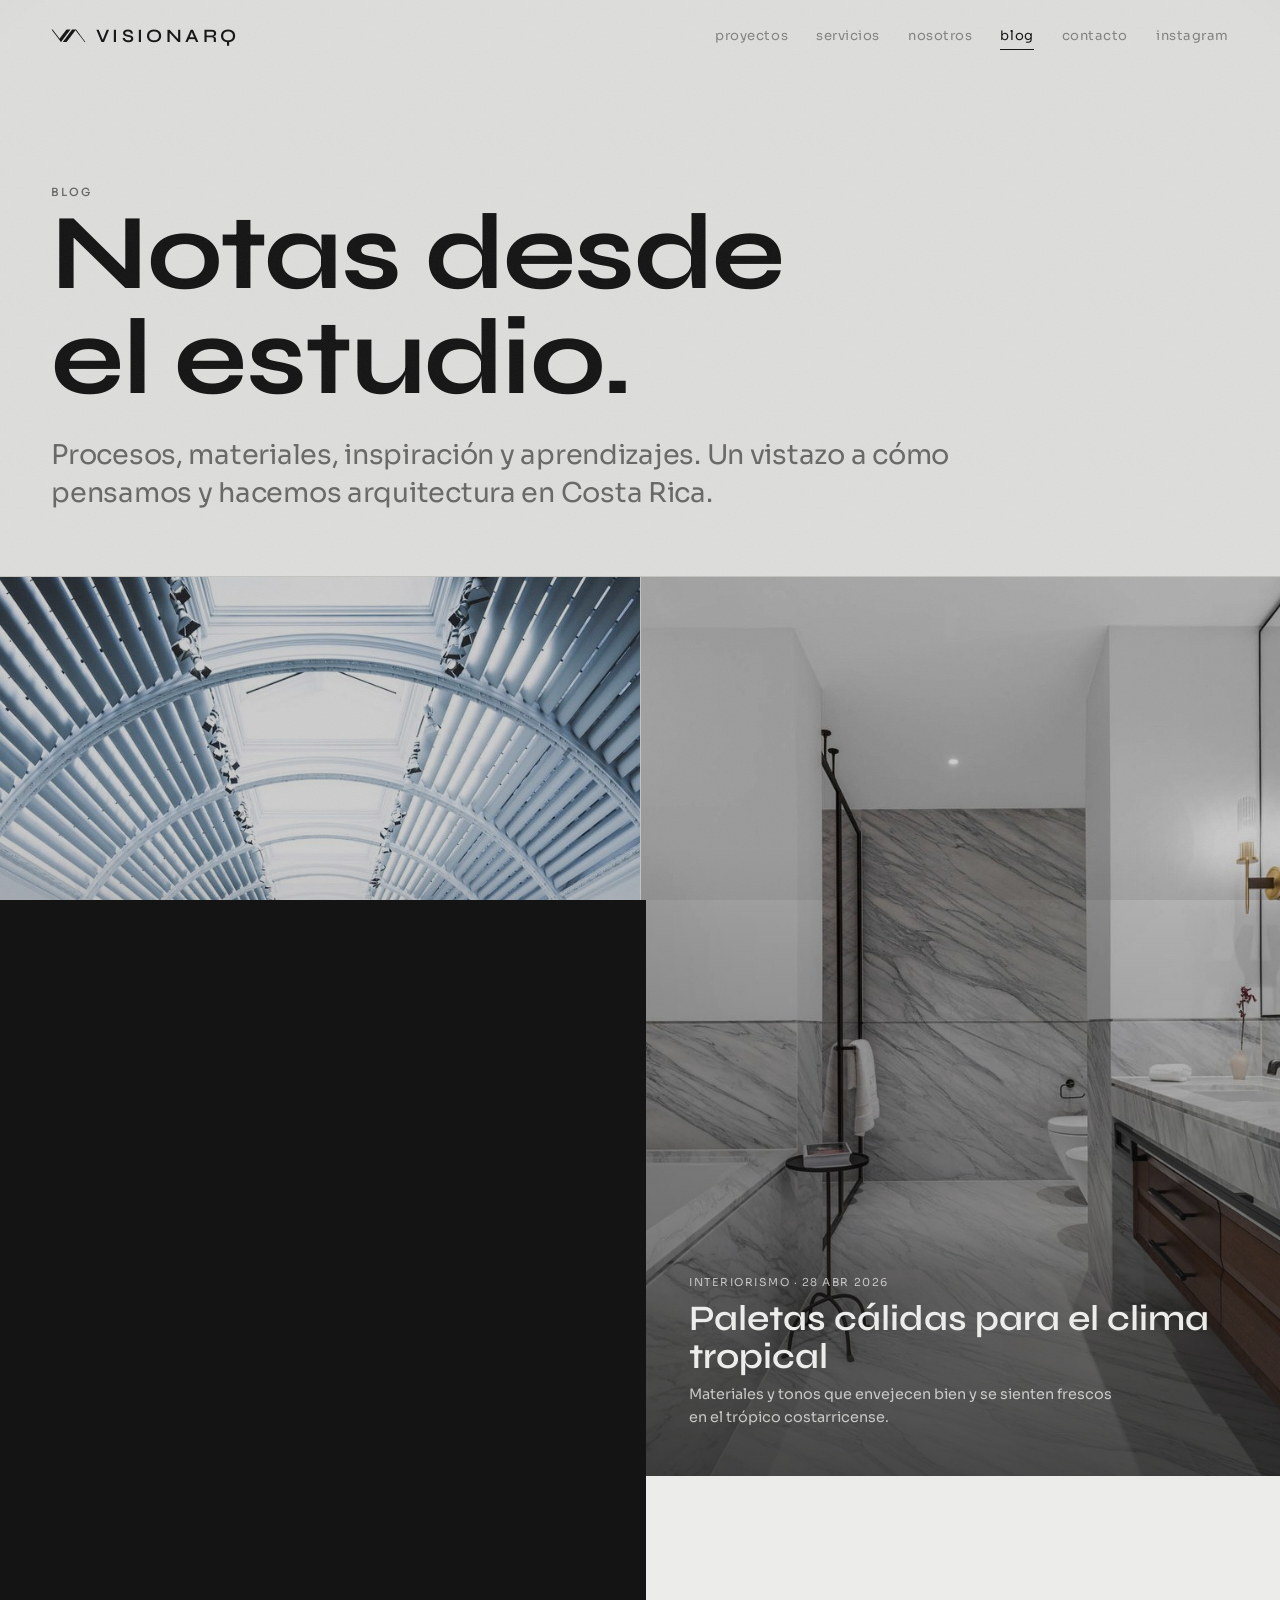
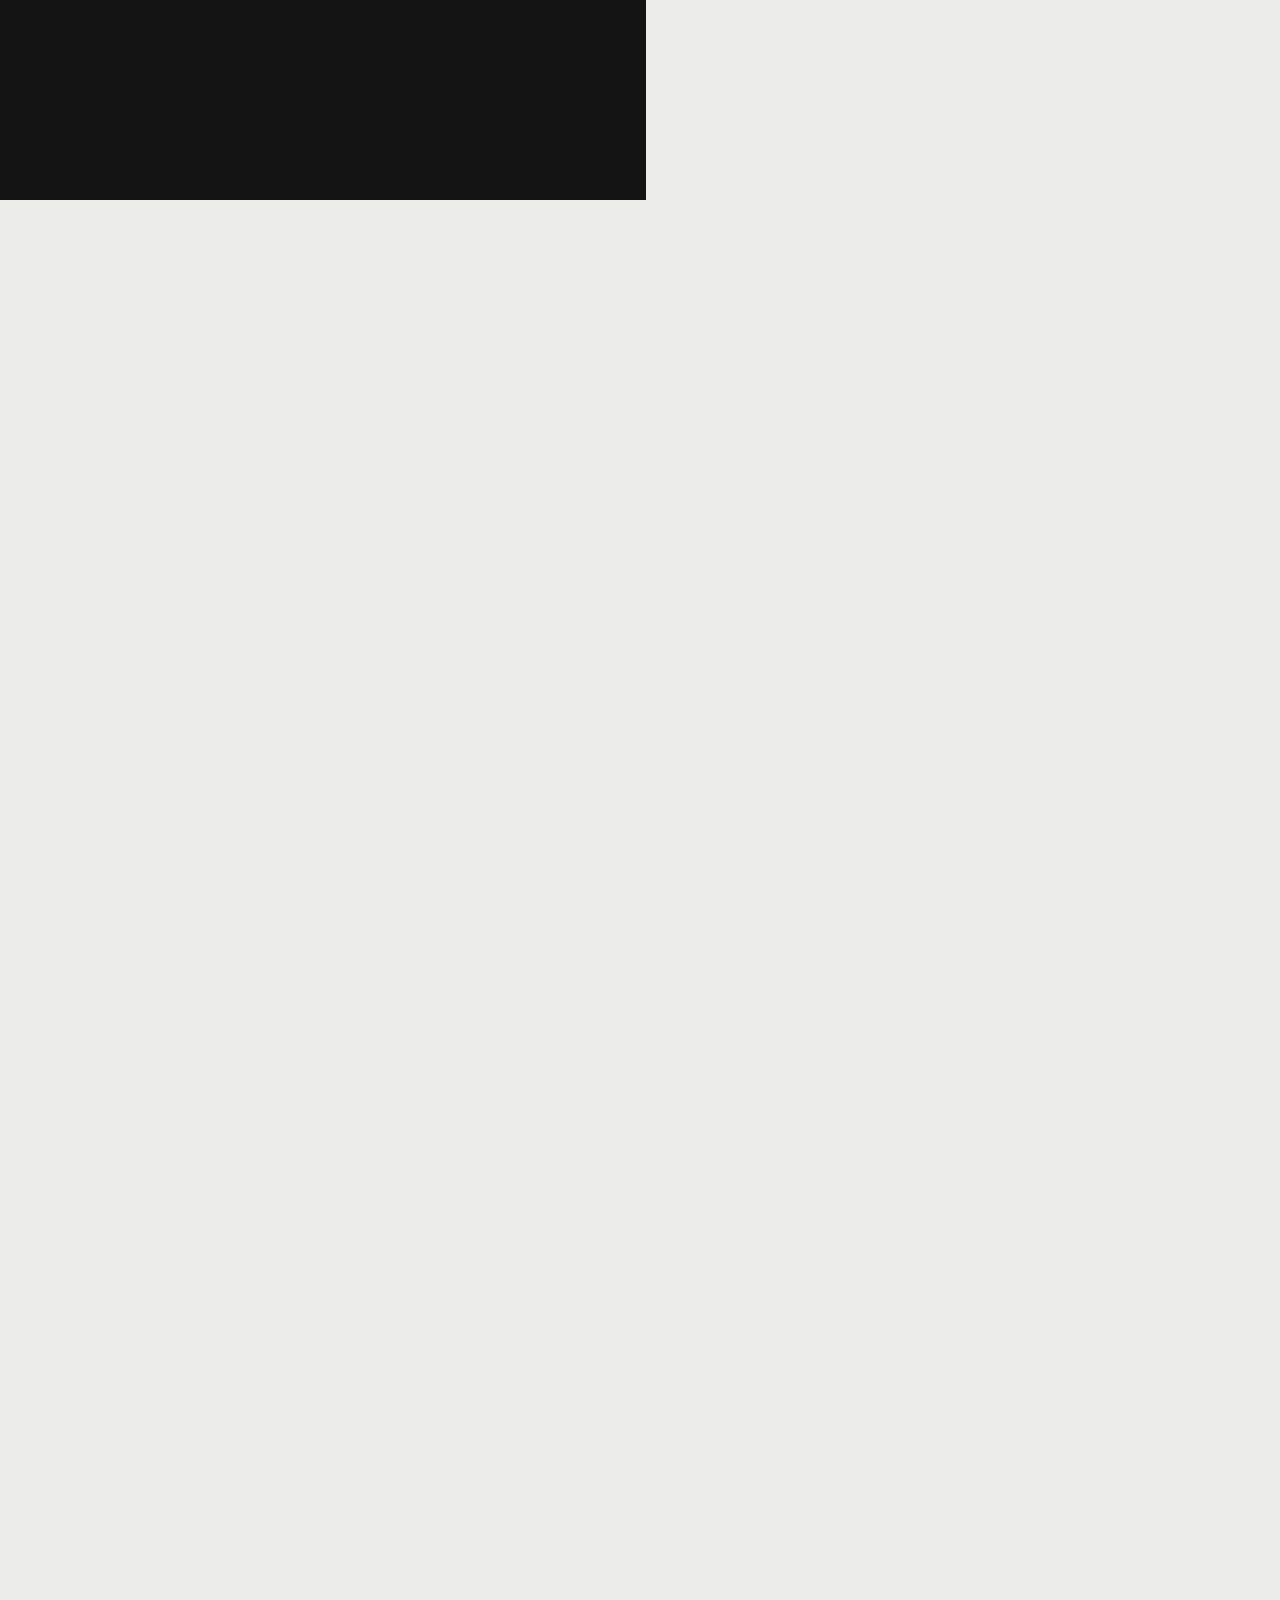
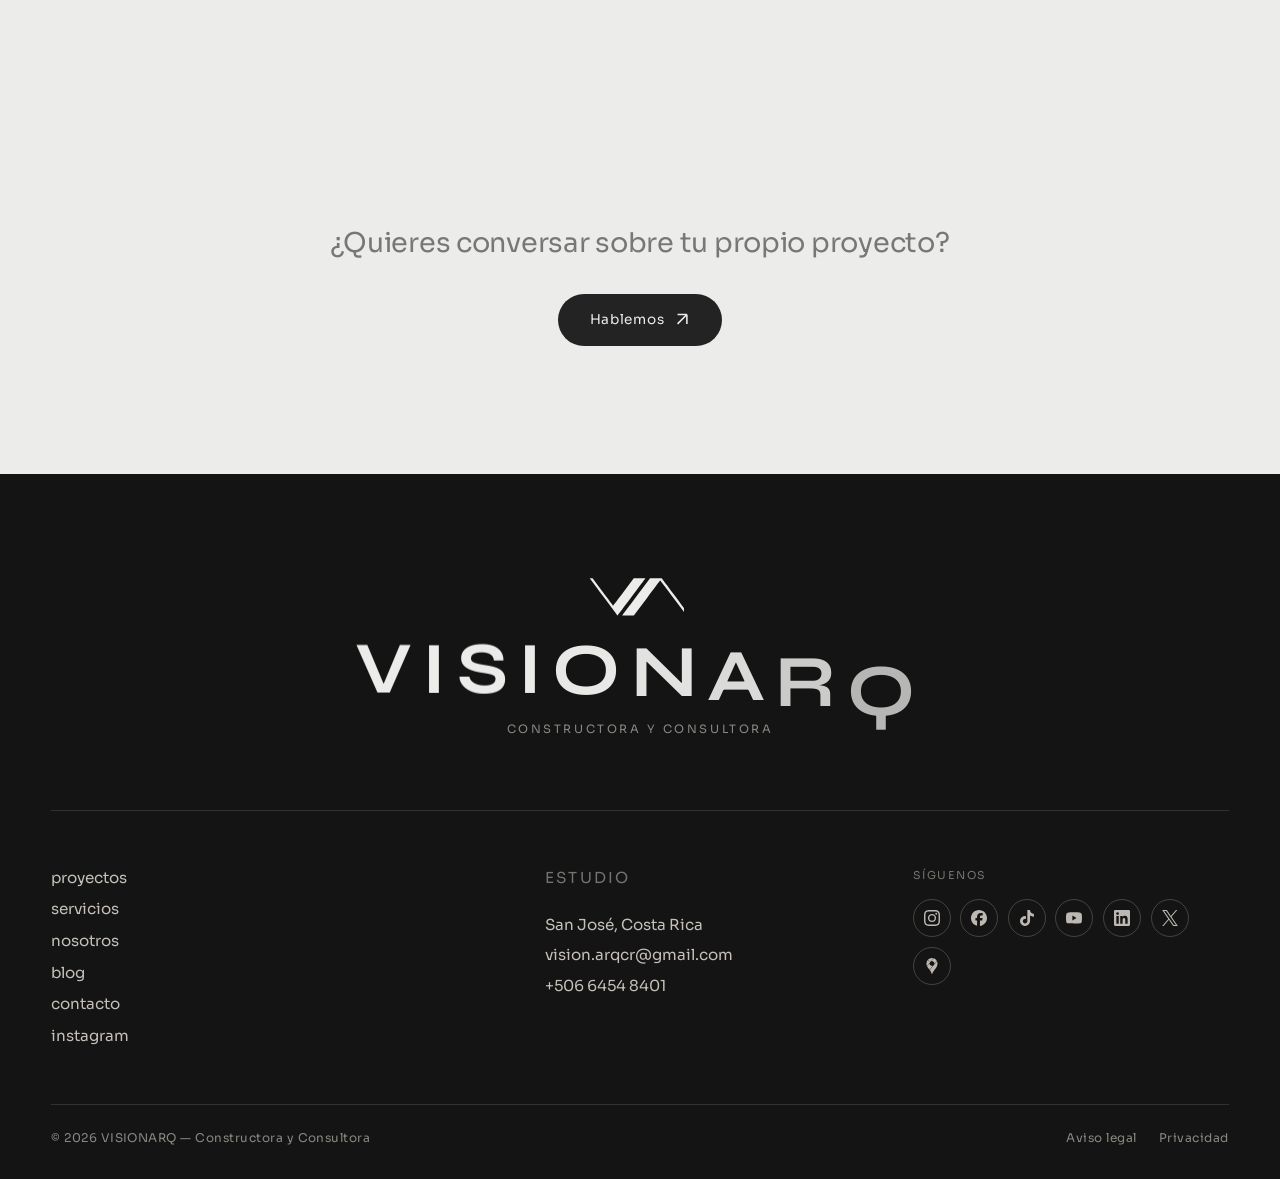
==== commit ea47209f: "Cleanup: remove unused Google Fonts links (fully self-hosted Syne/Sora) Local only — not pushed.  Co" ====
--- a/blog.html
+++ b/blog.html
@@ -6,9 +6,6 @@
   <title>Blog · VISIONARQ</title>
   <meta name="description" content="Ideas, procesos y reflexiones sobre arquitectura, construcción e interiorismo en Costa Rica." />
   <link rel="icon" href="assets/img/logo.svg" type="image/svg+xml" />
-  <link rel="preconnect" href="https://fonts.googleapis.com" />
-  <link rel="preconnect" href="https://fonts.gstatic.com" crossorigin />
-  <link href="https://fonts.googleapis.com/css2?family=Cormorant+Garamond:ital,wght@0,300;0,400;0,500;1,300;1,400&family=Inter:wght@400;500&display=swap" rel="stylesheet" />
   <link rel="stylesheet" href="assets/css/style.css" />
 </head>
 <body>
--- a/assets/css/style.css
+++ b/assets/css/style.css
@@ -1056,33 +1056,32 @@
    PROYECTOS — cuadrícula "piano" + filtro fijo + filas alternas (Mersi projets)
    ========================================================= */
 .proj-hero {
+  min-height: 78vh;
   display: flex;
   flex-direction: column;
   align-items: center;
-  justify-content: flex-start;
+  justify-content: center;
   text-align: center;
-  padding: calc(var(--nav-h) + clamp(3rem, 9vh, 7rem)) var(--gutter) 0;
+  padding: calc(var(--nav-h) + 2rem) var(--gutter) 0;
   position: relative;
 }
 .proj-hero__title {
   font-family: var(--serif);
-  font-weight: 800;
-  text-transform: uppercase;
-  font-size: clamp(1.7rem, 4.2vw, 3.4rem);
-  line-height: 1.04;
-  letter-spacing: 0.005em;
-  max-width: 18ch;
-}
-
-/* Filtro centrado que se fija arriba al hacer scroll */
+  font-weight: 300;
+  font-size: clamp(2.5rem, 7vw, 6rem);
+  line-height: 0.98;
+  letter-spacing: -0.01em;
+}
+
+/* Filtro que se fija arriba al hacer scroll */
 .proj-filtros {
   position: sticky;
   top: calc(var(--nav-h) - 0.5rem);
   z-index: 40;
-  display: flex;
+  display: inline-flex;
   gap: 0.4rem;
-  margin: clamp(1.6rem, 4vw, 2.6rem) auto clamp(2rem, 5vw, 3rem);
-  padding: 0.45rem;
+  margin: clamp(2rem, 5vw, 3.5rem) auto 0;
+  padding: 0.5rem;
   background: var(--cream-soft);
   border: 1px solid var(--line);
   border-radius: 100px;
@@ -1143,7 +1142,7 @@
 }
 
 /* Cuadrícula etiquetada — filas alternas de 3 y 4 columnas */
-.proj-rows { padding: 0 var(--gutter) clamp(3rem, 8vw, 7rem); display: flex; flex-direction: column; gap: clamp(2rem, 5vw, 4rem); }
+.proj-rows { padding: clamp(3rem, 8vw, 7rem) var(--gutter); display: flex; flex-direction: column; gap: clamp(2rem, 5vw, 4rem); }
 .proj-row { display: grid; gap: clamp(0.75rem, 2vw, 1.5rem); }
 .proj-row--3 { grid-template-columns: repeat(3, 1fr); }
 .proj-row--4 { grid-template-columns: repeat(4, 1fr); }
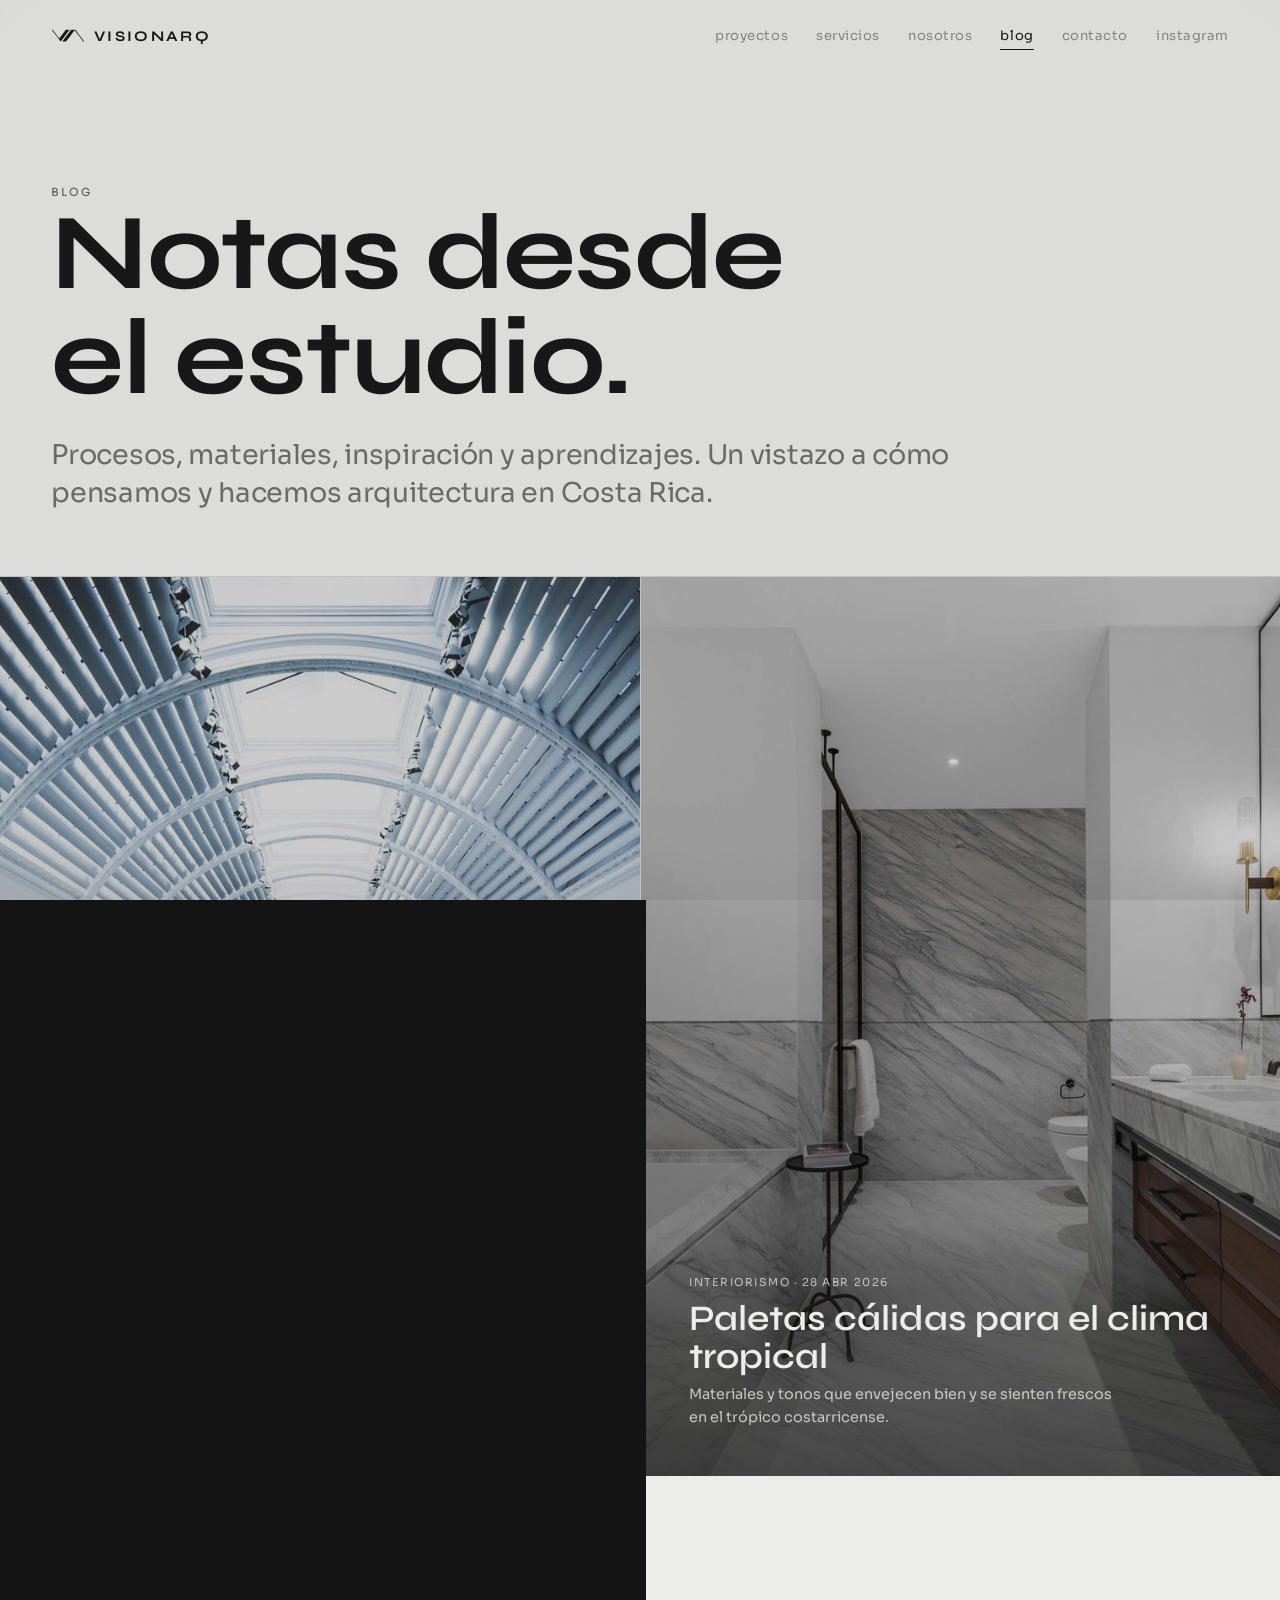
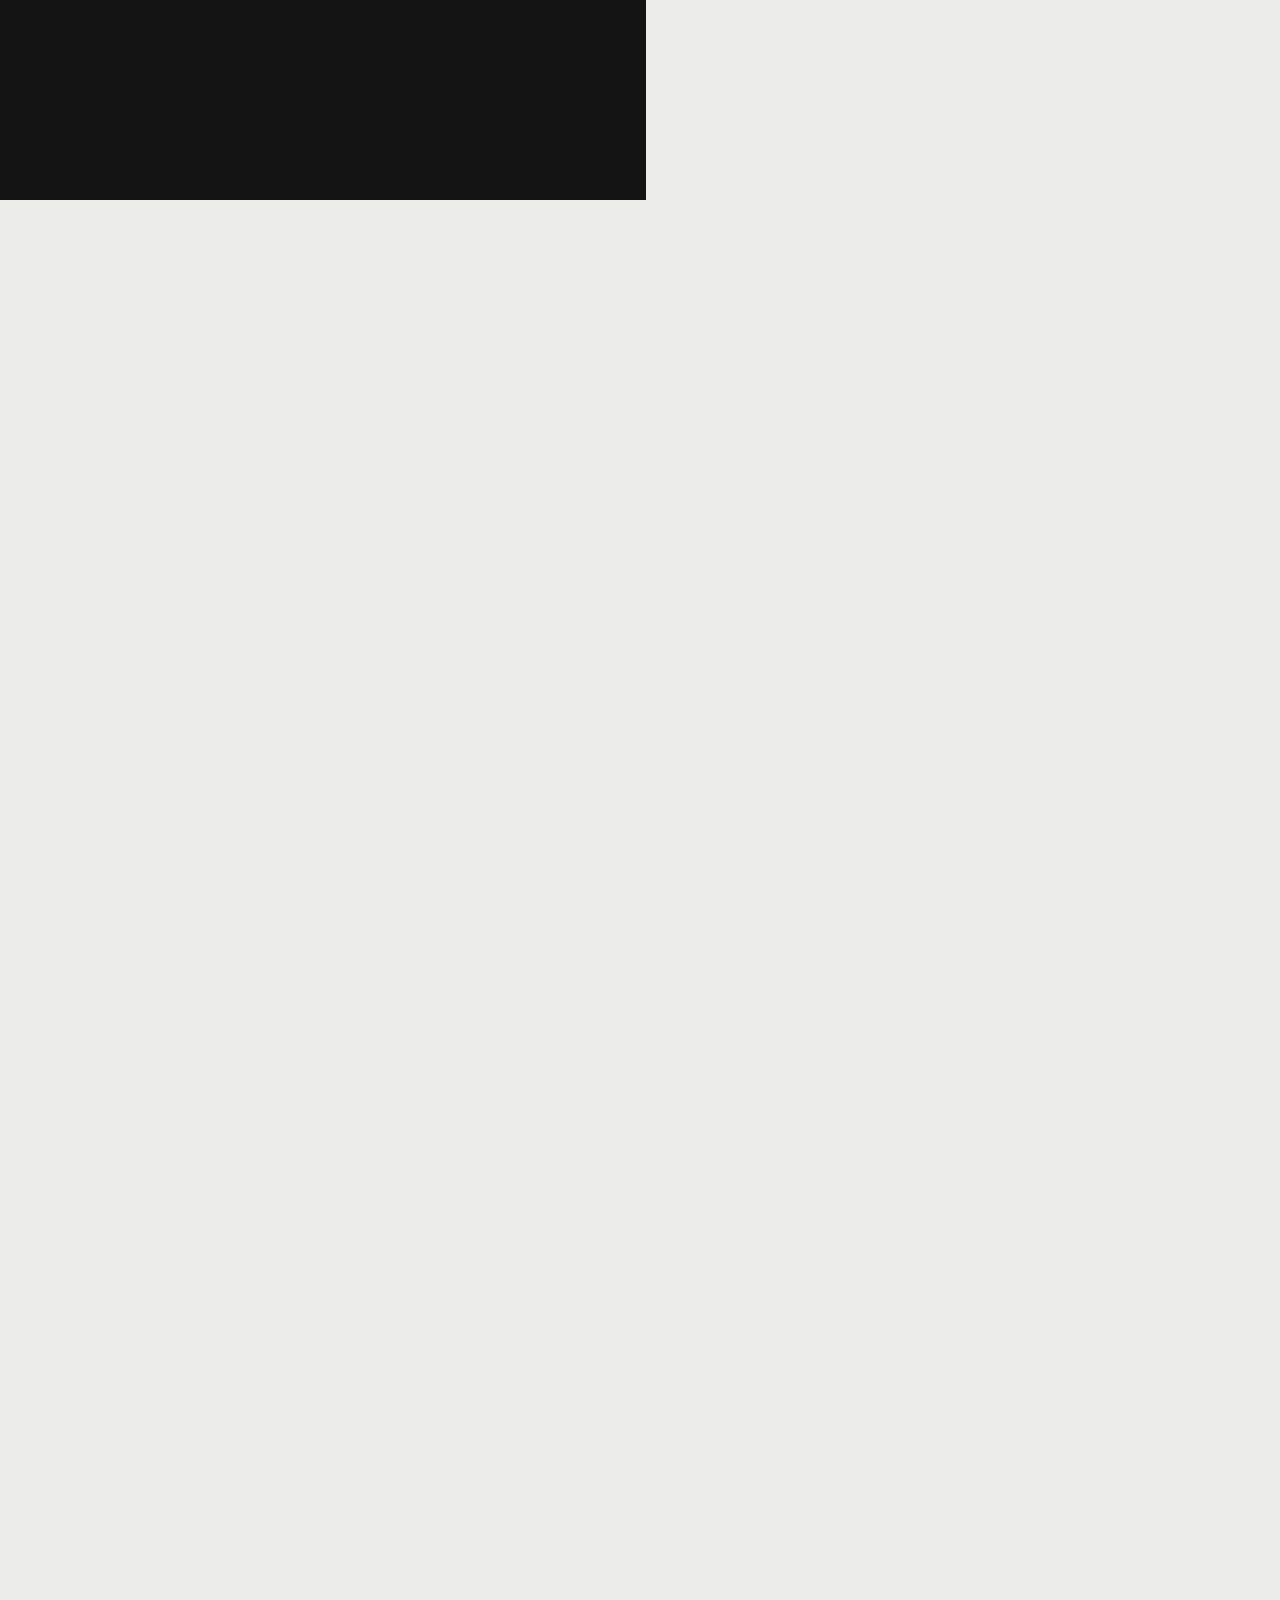
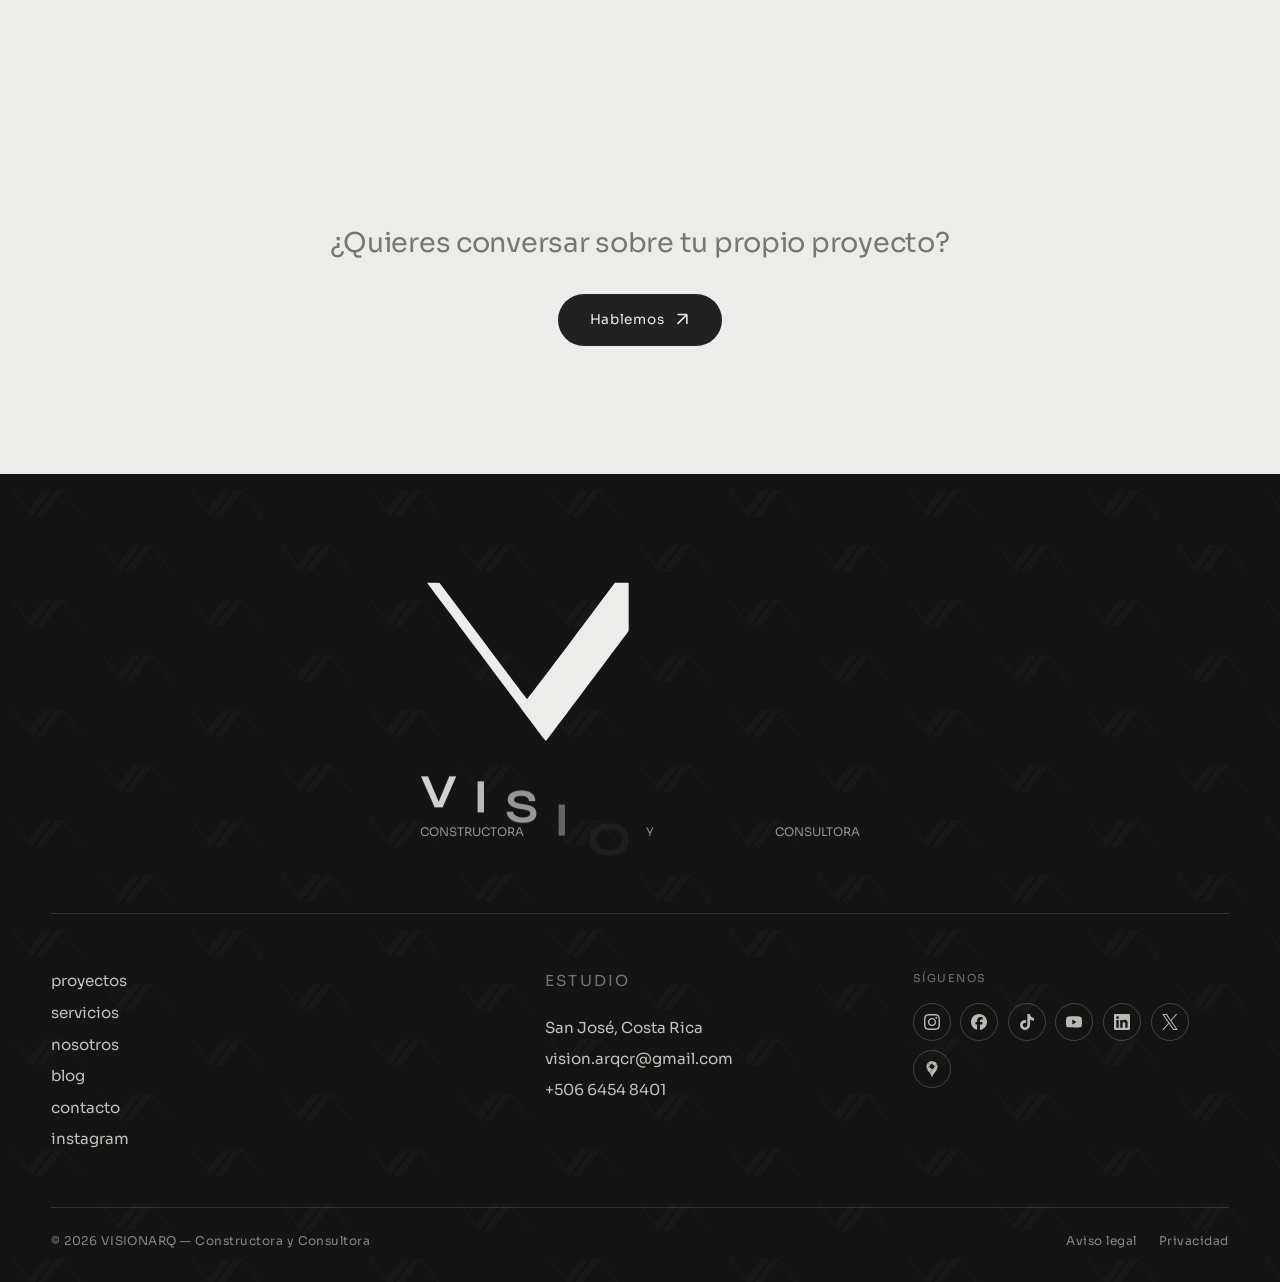
==== commit 53624419: "Apply 14 page-by-page changes: loader/card/footer redesign - Loader: draw-on VA logo (V left-to-righ" ====
--- a/blog.html
+++ b/blog.html
@@ -5,7 +5,7 @@
   <meta name="viewport" content="width=device-width, initial-scale=1" />
   <title>Blog · VISIONARQ</title>
   <meta name="description" content="Ideas, procesos y reflexiones sobre arquitectura, construcción e interiorismo en Costa Rica." />
-  <link rel="icon" href="assets/img/logo.svg" type="image/svg+xml" />
+  <link rel="icon" href="assets/img/favicon.svg" type="image/svg+xml" />
   <link rel="stylesheet" href="assets/css/style.css" />
 </head>
 <body>
--- a/assets/css/style.css
+++ b/assets/css/style.css
@@ -182,51 +182,36 @@
 .loader {
   position: fixed;
   inset: 0;
-  background: var(--cream);
+  background: var(--off-black);
+  color: var(--cream);
   z-index: 2000;
+  display: flex;
+  align-items: center;
+  justify-content: center;
+  transition: opacity 0.8s var(--ease), visibility 0.8s var(--ease);
+}
+.loader.is-done { opacity: 0; visibility: hidden; }
+.loader__inner {
+  width: min(360px, 74vw);
   display: flex;
   flex-direction: column;
   align-items: center;
-  justify-content: center;
-  gap: 1.5rem;
-  transition: opacity 0.8s var(--ease), visibility 0.8s var(--ease);
-}
-.loader.is-done { opacity: 0; visibility: hidden; }
-.loader__logo .mark {
-  width: clamp(64px, 11vw, 110px);
-  height: auto;
-  color: var(--off-black);
-  display: block;
-  margin: 0 auto;
-}
-.loader__logo .mark path {
-  opacity: 0;
-  animation: markIn 0.7s var(--ease) forwards;
-}
-.loader__logo .mark path:nth-child(2) { animation-delay: 0.12s; }
-.loader__logo .mark path:nth-child(3) { animation-delay: 0.26s; }
+  gap: clamp(0.8rem, 2vw, 1.3rem);
+}
+.loader__logo { width: 100%; line-height: 0; }
+.loader__logo .mark--split { width: 100%; height: auto; color: var(--cream); display: block; }
+/* Wordmark ocupa exactamente el ancho del logo (mismo "box") */
 .loader__brand {
+  width: 100%;
+  display: flex;
+  justify-content: space-between;
   font-family: var(--serif);
-  font-weight: 500;
-  font-size: clamp(1.6rem, 4.5vw, 2.6rem);
-  letter-spacing: 0.22em;
-  color: var(--off-black);
-  margin-top: 1.1rem;
-  opacity: 0;
-  transform: translateY(0.4em);
-  animation: brandIn 1s var(--ease) 0.3s forwards;
-}
-@keyframes brandIn { to { opacity: 1; transform: translateY(0); } }
-@keyframes markIn { to { opacity: 1; } }
-.loader__word {
-  font-family: var(--serif);
-  font-style: italic;
-  font-size: 1rem;
-  color: var(--muted);
-  letter-spacing: 0.02em;
-  opacity: 0;
-  animation: markIn 0.8s var(--ease) 0.5s forwards;
-}
+  font-weight: 700;
+  font-size: clamp(1rem, 3vw, 1.55rem);
+  letter-spacing: 0;
+  color: var(--cream);
+}
+.loader__brand .lt { display: inline-block; }
 
 /* =========================================================
    TRANSICIÓN DE PÁGINA — dos paneles verticales
@@ -338,12 +323,13 @@
   justify-content: space-between;
   cursor: pointer;
   overflow: hidden;
-  /* Tarjeta clara con el logo VA estampado en relieve (efecto 3D / letterpress) */
-  background: #E7E6E2;
-  color: var(--off-black);
-  box-shadow: 0 24px 60px -28px rgba(0,0,0,0.45);
-}
-/* Logo VA estampado al centro — pequeño, en relieve tono sobre tono */
+  /* Tarjeta GRIS OSCURA: el color lo fija el JS por proyecto y cambia al
+     hacer scroll. Texto claro; logo VA estampado en relieve con contraste. */
+  color: var(--cream);
+  transition: background-color 0.6s var(--ease);
+  box-shadow: 0 26px 64px -28px rgba(0,0,0,0.6);
+}
+/* Logo VA estampado al centro — pequeño (sin tapar el texto), relieve marcado */
 .slide-card__logo {
   position: absolute;
   inset: 0;
@@ -354,18 +340,18 @@
 }
 .slide-card__logo .mark {
   height: auto;
-  width: 30%;
-  color: #E7E6E2;                 /* mismo tono que la tarjeta */
+  width: 22%;
+  color: rgba(236,236,234,0.13);   /* tinte claro tenue sobre el gris oscuro */
   filter:
-    drop-shadow(0.6px 0.6px 0.4px rgba(0,0,0,0.30))
-    drop-shadow(-0.8px -0.8px 0.4px rgba(255,255,255,0.95));
+    drop-shadow(1.2px 1.2px 0.4px rgba(0,0,0,0.65))
+    drop-shadow(-1.2px -1.2px 0.4px rgba(255,255,255,0.22));
 }
 /* Flecha esquina superior derecha */
 .slide-card__corner {
   position: absolute;
   top: clamp(1rem, 1.9vw, 1.6rem);
   right: clamp(1.5rem, 2.6vw, 2.4rem);
-  color: var(--off-black);
+  color: var(--cream);
   line-height: 0;
 }
 .slide-card__corner svg { width: 15px; height: 15px; }
@@ -381,15 +367,16 @@
 .slide-card__name {
   font-family: var(--sans);
   font-weight: 600;
-  font-size: clamp(1.25rem, 2.3vw, 2rem);
-  line-height: 1;
+  font-size: clamp(0.95rem, 1.6vw, 1.35rem);
+  line-height: 1.05;
+  max-width: 11ch;
   transition: opacity 0.22s var(--ease);
 }
 .slide-card__place,
 .slide-card__cat,
 .slide-card__year {
   font-family: var(--sans);
-  font-size: clamp(0.78rem, 1.05vw, 0.95rem);
+  font-size: clamp(0.64rem, 0.85vw, 0.78rem);
   line-height: 1;
   transition: opacity 0.22s var(--ease);
 }
@@ -754,18 +741,36 @@
    FOOTER
    ========================================================= */
 .footer {
+  position: relative;
+  overflow: hidden;
   background: var(--off-black);
   color: var(--cream);
   padding: clamp(3.5rem, 8vw, 7rem) var(--gutter) 2rem;
 }
-/* Marca: logo VA (se dibuja) + wordmark (se escribe) */
-.footer__brandwrap { display: flex; flex-direction: column; align-items: center; text-align: center; gap: 0.9rem; padding-bottom: clamp(2.5rem, 6vw, 4.5rem); }
-.footer__brand { display: inline-flex; flex-direction: column; align-items: center; gap: 1rem; color: var(--cream); }
-.footer__mark { display: block; line-height: 0; }
-.footer__mark .mark { height: clamp(26px, 4vw, 40px); width: auto; color: var(--cream); display: block; }
-.footer__wm { font-family: var(--serif); font-weight: 700; font-size: clamp(2.2rem, 7vw, 4.6rem); letter-spacing: 0.14em; line-height: 1; }
-.footer__wm .fwm-ch { display: inline-block; will-change: transform; }
-.footer__tag { font-size: 0.72rem; letter-spacing: 0.22em; text-transform: uppercase; color: rgba(237,231,222,0.55); }
+/* Patrón de logo VA en relieve, repetido suavemente (estilo "MS" de Mersi) */
+.footer__pattern {
+  position: absolute;
+  inset: 0;
+  background-image: url(../img/va-pattern.svg);
+  background-repeat: repeat;
+  background-size: clamp(120px, 14vw, 180px) auto;
+  opacity: 0.5;
+  pointer-events: none;
+  z-index: 0;
+}
+.footer > *:not(.footer__pattern) { position: relative; z-index: 1; }
+
+/* Marca: logo VA (se dibuja) + wordmark (se escribe) — todo en la misma caja
+   de ancho: el logo, "VISIONARQ" y "Constructora y Consultora" comparten el
+   mismo ancho y los textos se reparten para alinear con los bordes del logo. */
+.footer__brandwrap { display: flex; flex-direction: column; align-items: center; text-align: center; padding-bottom: clamp(2.5rem, 6vw, 4.5rem); }
+.footer__brand { display: flex; flex-direction: column; align-items: center; gap: 0.9rem; color: var(--cream); width: min(440px, 82vw); }
+.footer__mark { display: block; line-height: 0; width: 100%; }
+.footer__mark .mark--split { width: 100%; height: auto; color: var(--cream); display: block; }
+.footer__wm { font-family: var(--serif); font-weight: 700; font-size: clamp(1.7rem, 6vw, 3rem); letter-spacing: 0; line-height: 1; width: 100%; }
+.footer__wm.is-letters { display: flex; justify-content: space-between; }
+.footer__wm .lt { display: inline-block; will-change: transform; }
+.footer__tag { font-size: clamp(0.6rem, 1.3vw, 0.74rem); text-transform: uppercase; color: rgba(237,231,222,0.6); width: 100%; text-align: justify; text-align-last: justify; }
 
 .footer__grid {
   display: grid;
@@ -1056,32 +1061,33 @@
    PROYECTOS — cuadrícula "piano" + filtro fijo + filas alternas (Mersi projets)
    ========================================================= */
 .proj-hero {
-  min-height: 78vh;
   display: flex;
   flex-direction: column;
   align-items: center;
-  justify-content: center;
+  justify-content: flex-start;
   text-align: center;
-  padding: calc(var(--nav-h) + 2rem) var(--gutter) 0;
+  padding: calc(var(--nav-h) + clamp(3rem, 9vh, 7rem)) var(--gutter) 0;
   position: relative;
 }
 .proj-hero__title {
   font-family: var(--serif);
-  font-weight: 300;
-  font-size: clamp(2.5rem, 7vw, 6rem);
-  line-height: 0.98;
-  letter-spacing: -0.01em;
-}
-
-/* Filtro que se fija arriba al hacer scroll */
+  font-weight: 800;
+  text-transform: uppercase;
+  font-size: clamp(1.7rem, 4.2vw, 3.4rem);
+  line-height: 1.04;
+  letter-spacing: 0.005em;
+  max-width: 18ch;
+}
+
+/* Filtro centrado que se fija arriba al hacer scroll */
 .proj-filtros {
   position: sticky;
   top: calc(var(--nav-h) - 0.5rem);
   z-index: 40;
-  display: inline-flex;
+  display: flex;
   gap: 0.4rem;
-  margin: clamp(2rem, 5vw, 3.5rem) auto 0;
-  padding: 0.5rem;
+  margin: clamp(1.6rem, 4vw, 2.6rem) auto clamp(2rem, 5vw, 3rem);
+  padding: 0.45rem;
   background: var(--cream-soft);
   border: 1px solid var(--line);
   border-radius: 100px;
@@ -1142,7 +1148,7 @@
 }
 
 /* Cuadrícula etiquetada — filas alternas de 3 y 4 columnas */
-.proj-rows { padding: clamp(3rem, 8vw, 7rem) var(--gutter); display: flex; flex-direction: column; gap: clamp(2rem, 5vw, 4rem); }
+.proj-rows { padding: 0 var(--gutter) clamp(3rem, 8vw, 7rem); display: flex; flex-direction: column; gap: clamp(2rem, 5vw, 4rem); }
 .proj-row { display: grid; gap: clamp(0.75rem, 2vw, 1.5rem); }
 .proj-row--3 { grid-template-columns: repeat(3, 1fr); }
 .proj-row--4 { grid-template-columns: repeat(4, 1fr); }
@@ -1300,3 +1306,244 @@
   object-fit: cover; will-change: transform, width, height, top, left;
   pointer-events: none;
 }
+
+/* =========================================================
+   RESEÑAS (Google) — muestra estilizada, monocroma
+   ========================================================= */
+.reviews__head {
+  display: flex; justify-content: space-between; align-items: flex-end;
+  gap: 2rem; flex-wrap: wrap; margin-bottom: clamp(2rem, 5vw, 3.5rem);
+}
+.reviews__agg { text-align: right; display: flex; flex-direction: column; align-items: flex-end; gap: 0.35rem; }
+.reviews__score { font-family: var(--serif); font-weight: 800; font-size: clamp(2.4rem, 5vw, 3.6rem); line-height: 1; }
+.reviews__stars { letter-spacing: 0.15em; color: var(--off-black); font-size: 1.05rem; }
+.reviews__count { font-size: 0.82rem; color: var(--muted); }
+.reviews__badge {
+  display: inline-flex; align-items: center; gap: 0.45rem;
+  margin-top: 0.4rem; font-size: 0.72rem; letter-spacing: 0.08em; text-transform: uppercase;
+  color: var(--muted); border: 1px solid var(--line); border-radius: 100px; padding: 0.4rem 0.85rem;
+}
+.reviews__badge svg { color: var(--off-black); }
+
+.reviews__grid {
+  display: grid; grid-template-columns: repeat(3, 1fr);
+  gap: clamp(0.9rem, 2vw, 1.5rem);
+}
+.review-card {
+  background: var(--cream-soft);
+  border: 1px solid var(--line);
+  border-radius: 4px;
+  padding: clamp(1.4rem, 2.2vw, 2rem);
+  display: flex; flex-direction: column; gap: 1rem;
+  transition: transform 0.5s var(--ease), box-shadow 0.5s var(--ease);
+}
+.review-card:hover { transform: translateY(-4px); box-shadow: 0 22px 50px -30px rgba(0,0,0,0.5); }
+.review-card__stars { letter-spacing: 0.12em; font-size: 0.95rem; color: var(--off-black); }
+.review-card__text { color: var(--off-black); line-height: 1.65; font-size: 0.96rem; }
+.review-card__by { display: flex; align-items: center; gap: 0.75rem; margin-top: auto; }
+.review-card__ava {
+  width: 38px; height: 38px; border-radius: 50%; flex-shrink: 0;
+  display: inline-flex; align-items: center; justify-content: center;
+  background: var(--off-black); color: var(--cream);
+  font-family: var(--serif); font-weight: 700; font-size: 1.05rem;
+}
+.review-card__by b { font-weight: 600; font-size: 0.92rem; display: block; }
+.review-card__by i { font-style: normal; font-size: 0.76rem; color: var(--muted); }
+@media (max-width: 900px) { .reviews__grid { grid-template-columns: repeat(2, 1fr); } }
+@media (max-width: 600px) { .reviews__grid { grid-template-columns: 1fr; } .reviews__head { align-items: flex-start; } .reviews__agg { text-align: left; align-items: flex-start; } }
+
+/* =========================================================
+   MAPA (placeholder estilizado, listo para Google Maps)
+   ========================================================= */
+.mapsec {
+  position: relative;
+  height: clamp(360px, 56vh, 560px);
+  border: 1px solid var(--line);
+  border-radius: 4px;
+  overflow: hidden;
+  background: var(--cream-soft);
+}
+.mapsec__canvas {
+  position: absolute; inset: 0;
+  background-color: #E4E4E1;
+  background-image:
+    linear-gradient(rgba(20,20,20,0.05) 1px, transparent 1px),
+    linear-gradient(90deg, rgba(20,20,20,0.05) 1px, transparent 1px),
+    linear-gradient(rgba(20,20,20,0.05) 1px, transparent 1px),
+    linear-gradient(90deg, rgba(20,20,20,0.05) 1px, transparent 1px);
+  background-size: 120px 120px, 120px 120px, 24px 24px, 24px 24px;
+}
+.mapsec__canvas::before {
+  /* "avenidas" diagonales sutiles */
+  content: ""; position: absolute; inset: -20%;
+  background:
+    linear-gradient(58deg, transparent 48.7%, rgba(20,20,20,0.10) 48.7%, rgba(20,20,20,0.10) 50%, transparent 50%),
+    linear-gradient(-32deg, transparent 61.5%, rgba(20,20,20,0.08) 61.5%, rgba(20,20,20,0.08) 62.6%, transparent 62.6%);
+}
+.mapsec__pin {
+  position: absolute; left: 50%; top: 46%; transform: translate(-50%, -100%);
+  color: var(--off-black); filter: drop-shadow(0 8px 14px rgba(0,0,0,0.35));
+  animation: pinFloat 3s var(--ease) infinite;
+}
+.mapsec__pin svg { width: 46px; height: 46px; display: block; }
+@keyframes pinFloat { 0%,100% { transform: translate(-50%, -100%); } 50% { transform: translate(-50%, -118%); } }
+.mapsec__card {
+  position: absolute; left: clamp(1rem, 3vw, 2.2rem); bottom: clamp(1rem, 3vw, 2.2rem);
+  background: var(--cream); border: 1px solid var(--line); border-radius: 4px;
+  padding: clamp(1.3rem, 2.5vw, 2rem); max-width: min(360px, 80%);
+  box-shadow: 0 24px 60px -32px rgba(0,0,0,0.5);
+}
+.mapsec__title { font-family: var(--serif); font-weight: 700; font-size: clamp(1.3rem, 2.6vw, 1.9rem); margin: 0.5rem 0 0.5rem; }
+.mapsec__desc { color: var(--muted); font-size: 0.92rem; line-height: 1.6; margin-bottom: 1.3rem; }
+
+/* =========================================================
+   SERVICIOS — recorrido con tarjeta central fija
+   ========================================================= */
+.svc-scroll { position: relative; height: 440vh; }
+.svc-stage {
+  position: sticky; top: 0;
+  height: 100vh;
+  display: grid;
+  grid-template-columns: 1.05fr 0.9fr 1.05fr;
+  align-items: center;
+  gap: clamp(1rem, 3vw, 3rem);
+  padding: calc(var(--nav-h) + 1rem) var(--gutter) 2rem;
+}
+/* Izquierda — imagen que cambia (dos en bucle) */
+.svc-media { position: relative; height: min(72vh, 620px); }
+.svc-media__svc {
+  position: absolute; inset: 0; overflow: hidden; border-radius: 4px;
+  opacity: 0; visibility: hidden; transition: opacity 0.7s var(--ease), visibility 0.7s var(--ease);
+  clip-path: inset(0 0 0 0);
+}
+.svc-media__svc.is-active { opacity: 1; visibility: visible; }
+.svc-media__svc img { position: absolute; inset: 0; width: 100%; height: 100%; object-fit: cover; }
+.svc-media__svc img.b { opacity: 0; }
+.svc-media__svc.is-active img.a { animation: svcZoom 9s var(--ease) infinite alternate; }
+.svc-media__svc.is-active img.b { animation: svcLoop 9s ease-in-out infinite; }
+@keyframes svcLoop { 0%,42% { opacity: 0; } 58%,92% { opacity: 1; } 100% { opacity: 0; } }
+@keyframes svcZoom { from { transform: scale(1); } to { transform: scale(1.06); } }
+
+/* Centro — tarjeta fija */
+.svc-card {
+  display: flex; flex-direction: column; align-items: center; text-align: center;
+  gap: 0.7rem; padding: clamp(1.5rem, 3vw, 2.5rem);
+  background: #E7E6E2; border-radius: 4px;
+  box-shadow: 0 30px 70px -34px rgba(0,0,0,0.5);
+}
+.svc-card__logo .mark, .svc-card__logo svg { height: auto; width: clamp(54px, 7vw, 84px); color: var(--off-black); display: block; }
+.svc-card__brand { font-family: var(--serif); font-weight: 700; letter-spacing: 0.16em; font-size: clamp(1.1rem, 2vw, 1.5rem); margin-top: 0.3rem; }
+.svc-card__tag { font-size: 0.62rem; letter-spacing: 0.2em; text-transform: uppercase; color: var(--muted); }
+.svc-card__rule { width: 40px; height: 1px; background: var(--line); margin: 0.5rem 0; }
+.svc-card__active { display: flex; flex-direction: column; gap: 0.2rem; }
+.svc-card__active b { font-family: var(--serif); font-weight: 700; font-size: 0.8rem; color: var(--muted); }
+.svc-card__active span { font-family: var(--serif); font-weight: 700; font-size: clamp(1.2rem, 2.3vw, 1.7rem); }
+
+/* Derecha — texto que cambia */
+.svc-copy { position: relative; min-height: 60vh; }
+.svc-copy__svc {
+  position: absolute; inset: 0; display: flex; flex-direction: column; justify-content: center;
+  opacity: 0; visibility: hidden; transform: translateY(24px);
+  transition: opacity 0.6s var(--ease), transform 0.6s var(--ease), visibility 0.6s var(--ease);
+}
+.svc-copy__svc.is-active { opacity: 1; visibility: visible; transform: none; }
+.svc-copy__num { font-family: var(--serif); font-weight: 700; color: var(--muted); font-size: 0.85rem; }
+.svc-copy__title { font-family: var(--serif); font-weight: 700; font-size: clamp(1.8rem, 3.4vw, 2.8rem); margin: 0.4rem 0 1rem; }
+.svc-copy__desc { color: var(--muted); max-width: 40ch; line-height: 1.7; }
+.svc-copy__list { list-style: none; margin: 1.4rem 0; display: flex; flex-direction: column; gap: 0.55rem; }
+.svc-copy__list li { position: relative; padding-left: 1.2rem; }
+.svc-copy__list li::before { content: "—"; position: absolute; left: 0; color: var(--muted); }
+.svc-copy__link { display: inline-flex; align-items: center; gap: 0.5rem; font-size: 0.8rem; letter-spacing: 0.08em; text-transform: uppercase; border-bottom: 1px solid currentColor; padding-bottom: 3px; width: max-content; transition: opacity 0.3s var(--ease); }
+.svc-copy__link:hover { opacity: 0.6; }
+
+/* Progreso (puntos) opcional al lado de la tarjeta */
+@media (max-width: 860px) {
+  .svc-scroll { height: auto; }
+  .svc-stage { position: static; height: auto; display: block; padding: 1rem var(--gutter) 2rem; }
+  .svc-media, .svc-card { display: none; }
+  .svc-copy { min-height: 0; }
+  .svc-copy__svc {
+    position: relative; opacity: 1; visibility: visible; transform: none;
+    padding: 2rem 0; border-top: 1px solid var(--line);
+  }
+}
+
+/* =========================================================
+   PÁGINA DE SERVICIO — galería editorial + SEO + FAQ
+   ========================================================= */
+.svc-gal {
+  display: grid; grid-template-columns: repeat(12, 1fr);
+  gap: clamp(0.8rem, 2vw, 1.6rem);
+  padding: clamp(2rem, 6vw, 5rem) var(--gutter);
+  align-items: start;
+}
+.svc-gal__item { overflow: hidden; border-radius: 3px; }
+.svc-gal__item img { width: 100%; height: 100%; object-fit: cover; display: block; }
+.svc-gal__item--0 { grid-column: 1 / 8;  aspect-ratio: 16/10; }
+.svc-gal__item--1 { grid-column: 8 / 13; aspect-ratio: 3/4; margin-top: clamp(2rem, 7vw, 6rem); }
+.svc-gal__item--2 { grid-column: 1 / 6;  aspect-ratio: 4/5; }
+.svc-gal__item--3 { grid-column: 6 / 13; aspect-ratio: 16/11; }
+.svc-gal__item--4 { grid-column: 3 / 11; aspect-ratio: 16/8; margin-top: clamp(1rem, 3vw, 2.5rem); }
+@media (max-width: 760px) {
+  .svc-gal { grid-template-columns: 1fr 1fr; }
+  .svc-gal__item { grid-column: auto !important; margin-top: 0 !important; aspect-ratio: 3/4 !important; }
+  .svc-gal__item--0, .svc-gal__item--4 { grid-column: 1 / -1 !important; aspect-ratio: 16/10 !important; }
+}
+
+.svc-seo__grid { display: grid; grid-template-columns: 1.55fr 0.85fr; gap: clamp(2rem, 6vw, 5rem); align-items: start; }
+.svc-seo__main h2 { font-family: var(--serif); font-weight: 700; font-size: clamp(1.7rem, 3.4vw, 2.6rem); margin-bottom: 1rem; }
+.svc-seo__main h3 { font-family: var(--serif); font-weight: 700; font-size: clamp(1.2rem, 2.2vw, 1.6rem); margin: 2rem 0 0.8rem; }
+.svc-seo__main p { color: var(--muted); line-height: 1.8; margin-bottom: 1rem; max-width: 64ch; }
+.svc-seo__main b { color: var(--off-black); font-weight: 600; }
+.svc-seo__aside { position: sticky; top: calc(var(--nav-h) + 1.5rem); background: var(--cream-soft); border: 1px solid var(--line); border-radius: 4px; padding: clamp(1.5rem, 3vw, 2.2rem); }
+.svc-seo__aside h3 { font-family: var(--serif); font-weight: 700; font-size: 1.2rem; margin-bottom: 1.1rem; }
+.svc-seo__aside ul { list-style: none; display: flex; flex-direction: column; gap: 0.7rem; margin-bottom: 1.6rem; counter-reset: st; }
+.svc-seo__aside li { position: relative; padding-left: 2.2rem; color: var(--off-black); font-size: 0.95rem; counter-increment: st; }
+.svc-seo__aside li::before { content: counter(st, decimal-leading-zero); position: absolute; left: 0; top: 0; font-family: var(--serif); font-weight: 700; font-size: 0.8rem; color: var(--muted); }
+@media (max-width: 860px) { .svc-seo__grid { grid-template-columns: 1fr; } .svc-seo__aside { position: static; } }
+
+.svc-faq .qa { margin-top: 2.5rem; }
+
+/* =========================================================
+   CONTACTO — hero con imágenes cambiantes + tarjeta central
+   ========================================================= */
+.ct-hero { position: relative; display: grid; grid-template-columns: 1.05fr 0.95fr; min-height: 92vh; }
+.ct-hero__media { position: relative; overflow: hidden; background: var(--off-black); }
+.ct-hero__img { position: absolute; inset: 0; width: 100%; height: 100%; object-fit: cover; opacity: 0; animation: ctFade 16s linear infinite; }
+.ct-hero__img:nth-child(1) { animation-delay: 0s; }
+.ct-hero__img:nth-child(2) { animation-delay: 4s; }
+.ct-hero__img:nth-child(3) { animation-delay: 8s; }
+.ct-hero__img:nth-child(4) { animation-delay: 12s; }
+@keyframes ctFade { 0% { opacity: 0; } 3% { opacity: 1; } 22% { opacity: 1; } 26% { opacity: 0; } 100% { opacity: 0; } }
+.ct-hero__media::before { content: ""; position: absolute; inset: 0; z-index: 2; pointer-events: none; background: linear-gradient(to bottom, rgba(15,15,15,0.35), rgba(15,15,15,0) 24%); }
+
+.ct-side { display: flex; align-items: center; justify-content: center; padding: calc(var(--nav-h) + 2rem) clamp(1.25rem, 4vw, 4rem) 3rem; }
+.ct-card {
+  width: min(440px, 100%);
+  background: var(--cream); border: 1px solid var(--line); border-radius: 4px;
+  padding: clamp(1.8rem, 3.5vw, 3rem);
+  box-shadow: 0 40px 90px -50px rgba(0,0,0,0.6);
+}
+.ct-card__logo svg { width: 56px; height: auto; color: var(--off-black); display: block; }
+.ct-card__brand { display: block; font-family: var(--serif); font-weight: 700; letter-spacing: 0.16em; font-size: 1.05rem; margin: 0.9rem 0 1.4rem; }
+.ct-card__title { font-family: var(--serif); font-weight: 700; font-size: clamp(1.7rem, 3.2vw, 2.5rem); line-height: 1.02; }
+.ct-card__lead { color: var(--muted); margin: 0.9rem 0 1.6rem; line-height: 1.6; font-size: 0.96rem; }
+
+.ct-news__label { display: block; font-size: 0.68rem; letter-spacing: 0.14em; text-transform: uppercase; color: var(--muted); margin-bottom: 0.6rem; }
+.ct-news__field { display: flex; align-items: center; border-bottom: 1px solid var(--off-black); padding-bottom: 0.5rem; }
+.ct-news__field input { flex: 1; background: none; border: none; font-family: var(--sans); font-size: 0.95rem; color: var(--off-black); padding: 0.2rem 0; }
+.ct-news__field input:focus { outline: none; }
+.ct-news__field button { color: var(--off-black); display: inline-flex; transition: transform 0.3s var(--ease); }
+.ct-news__field button:hover { transform: translate(2px, -2px); }
+
+.ct-info { margin-top: 1.8rem; display: flex; flex-direction: column; gap: 0.9rem; border-top: 1px solid var(--line); padding-top: 1.6rem; }
+.ct-info a, .ct-info p { font-size: 0.95rem; color: var(--off-black); }
+.ct-info span { display: block; font-size: 0.64rem; letter-spacing: 0.14em; text-transform: uppercase; color: var(--muted); margin-bottom: 0.2rem; }
+.ct-info a:hover { color: var(--muted); }
+
+@media (max-width: 860px) {
+  .ct-hero { grid-template-columns: 1fr; min-height: 0; }
+  .ct-hero__media { height: 48vh; }
+  .ct-side { padding: 2.5rem var(--gutter) 1rem; }
+  .ct-card { width: 100%; }
+}
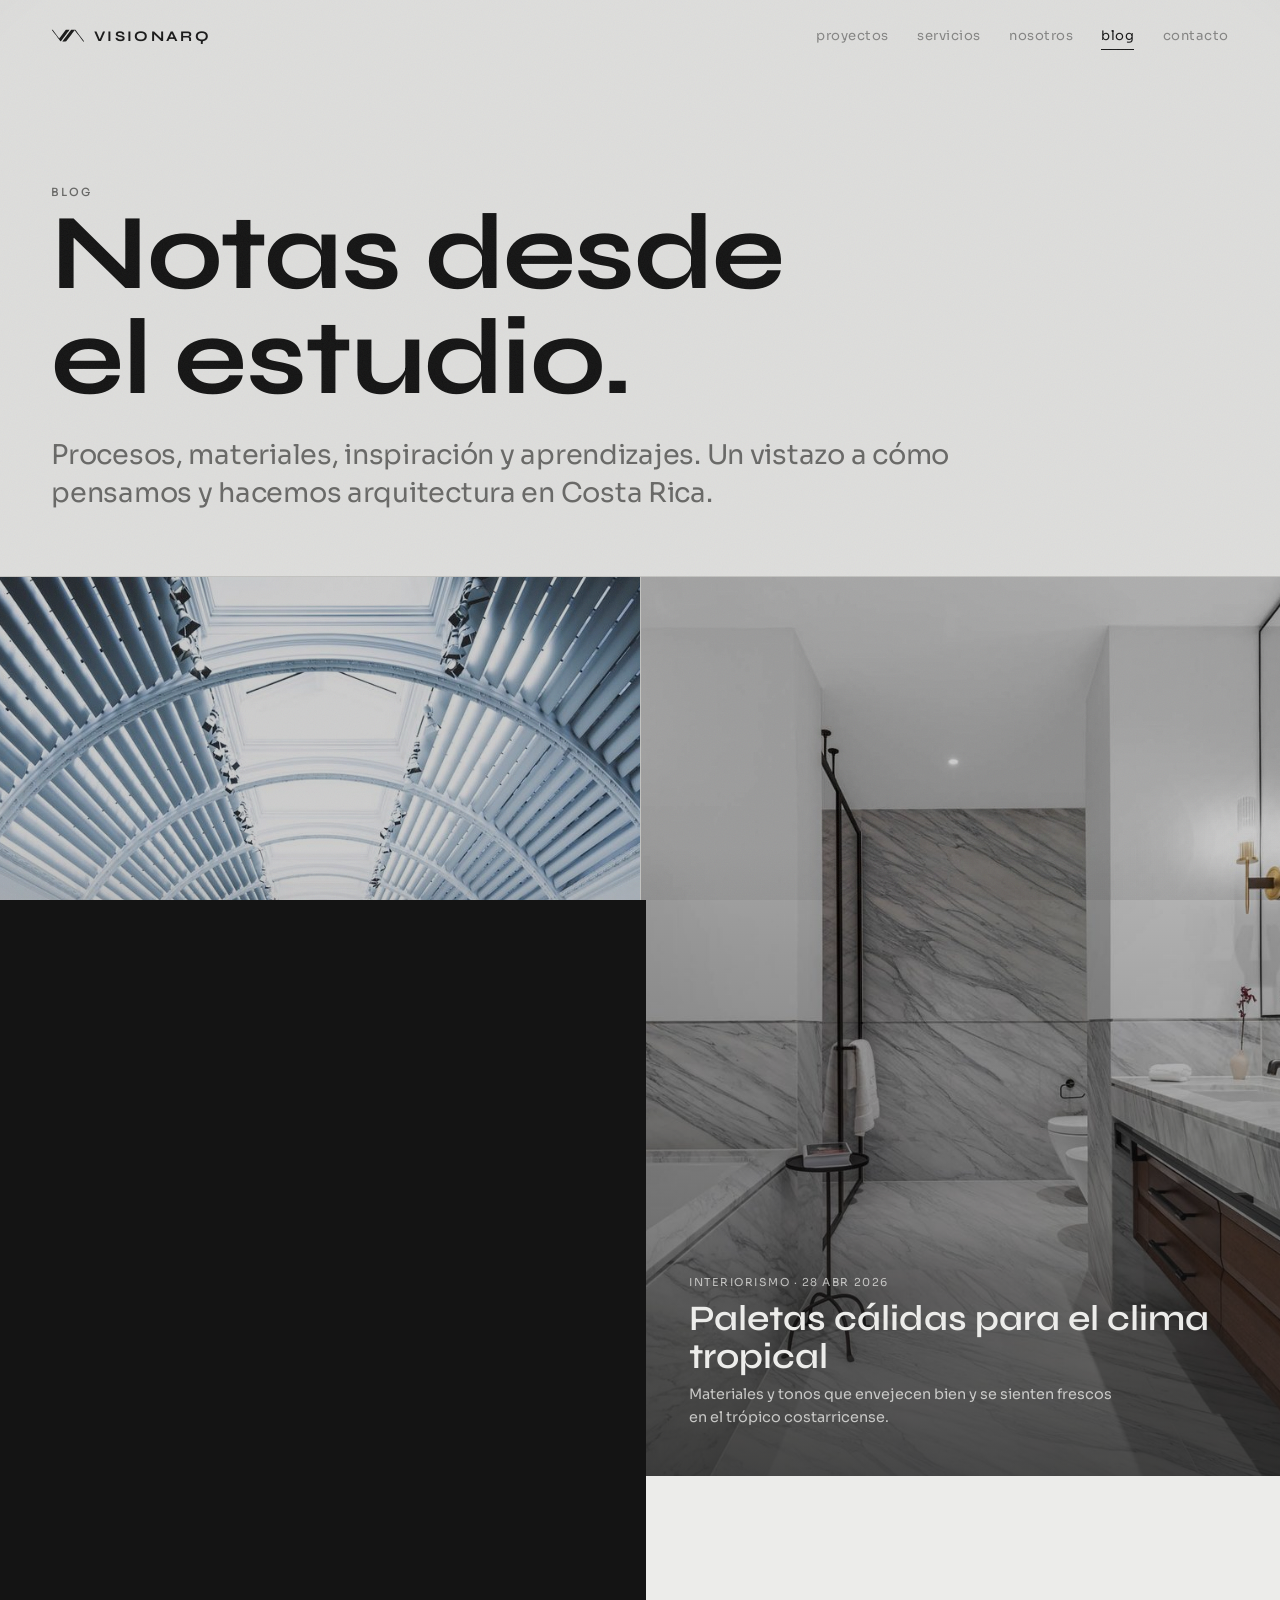
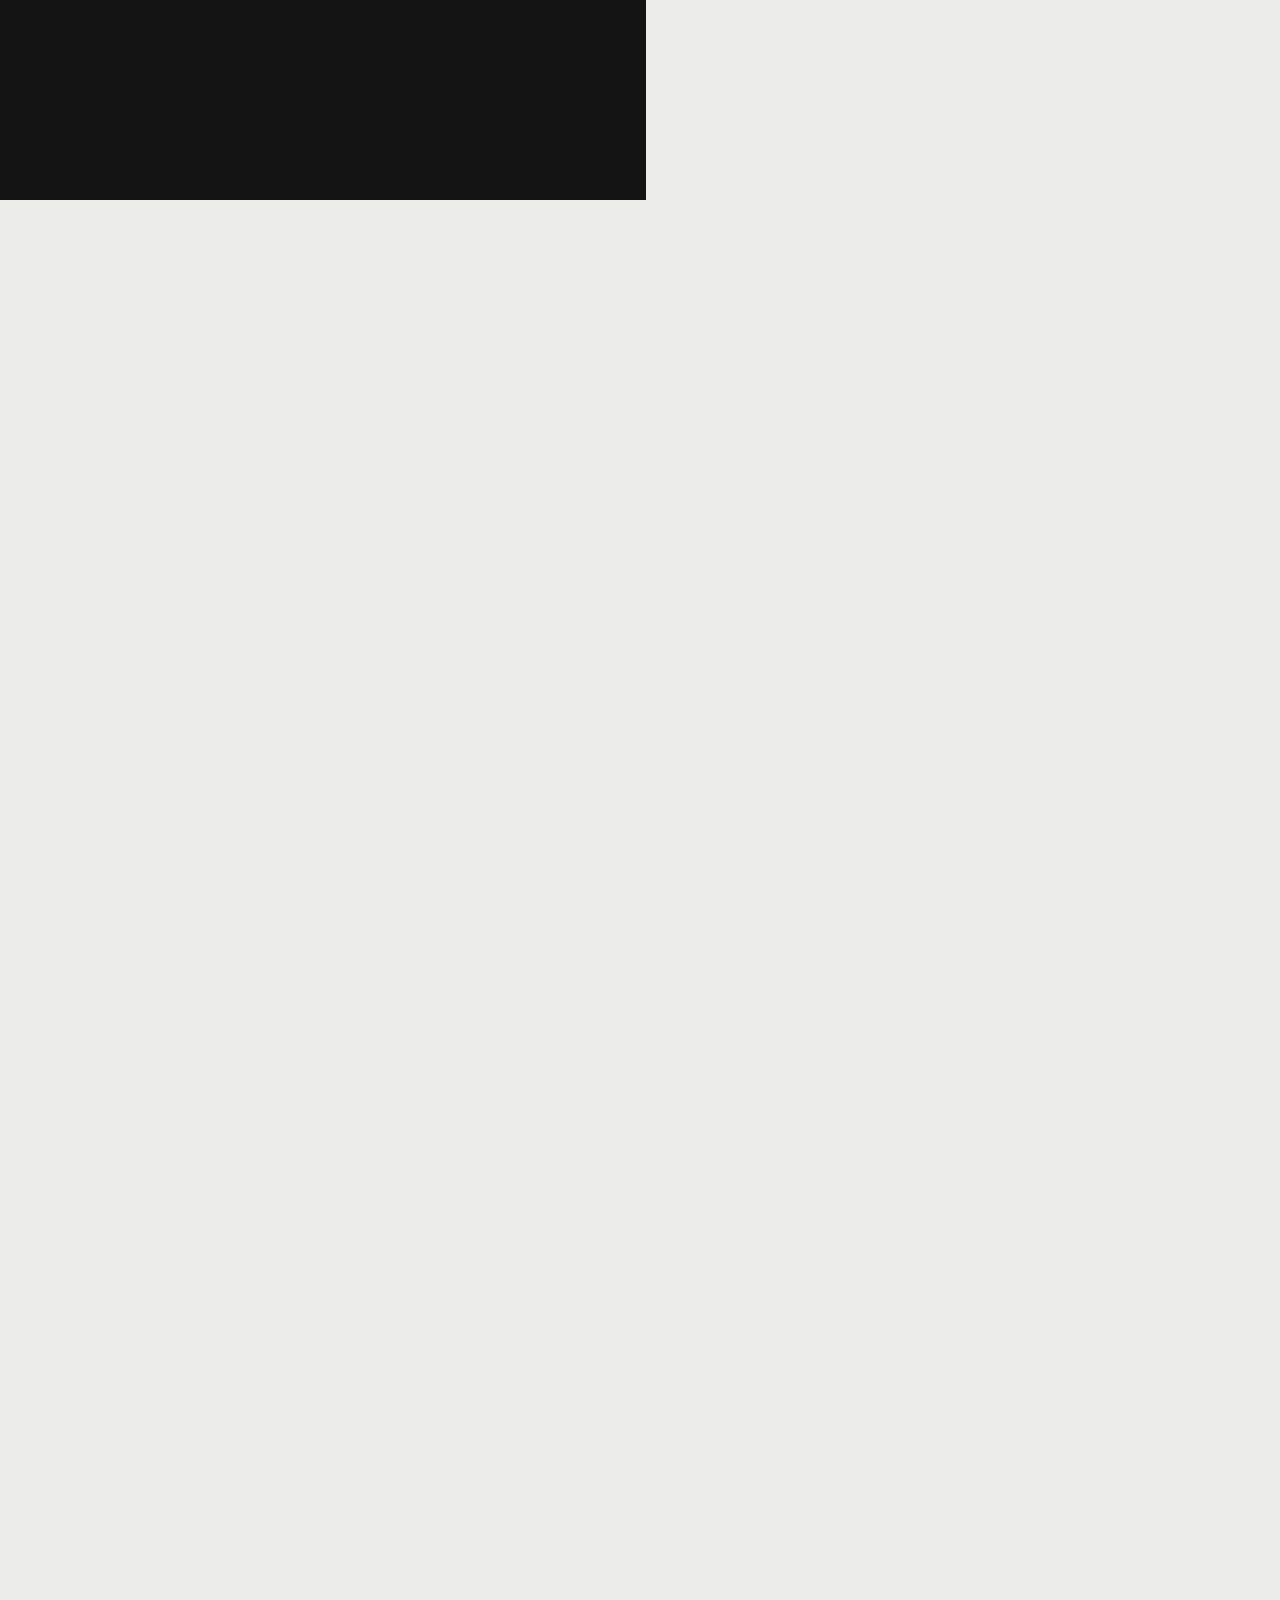
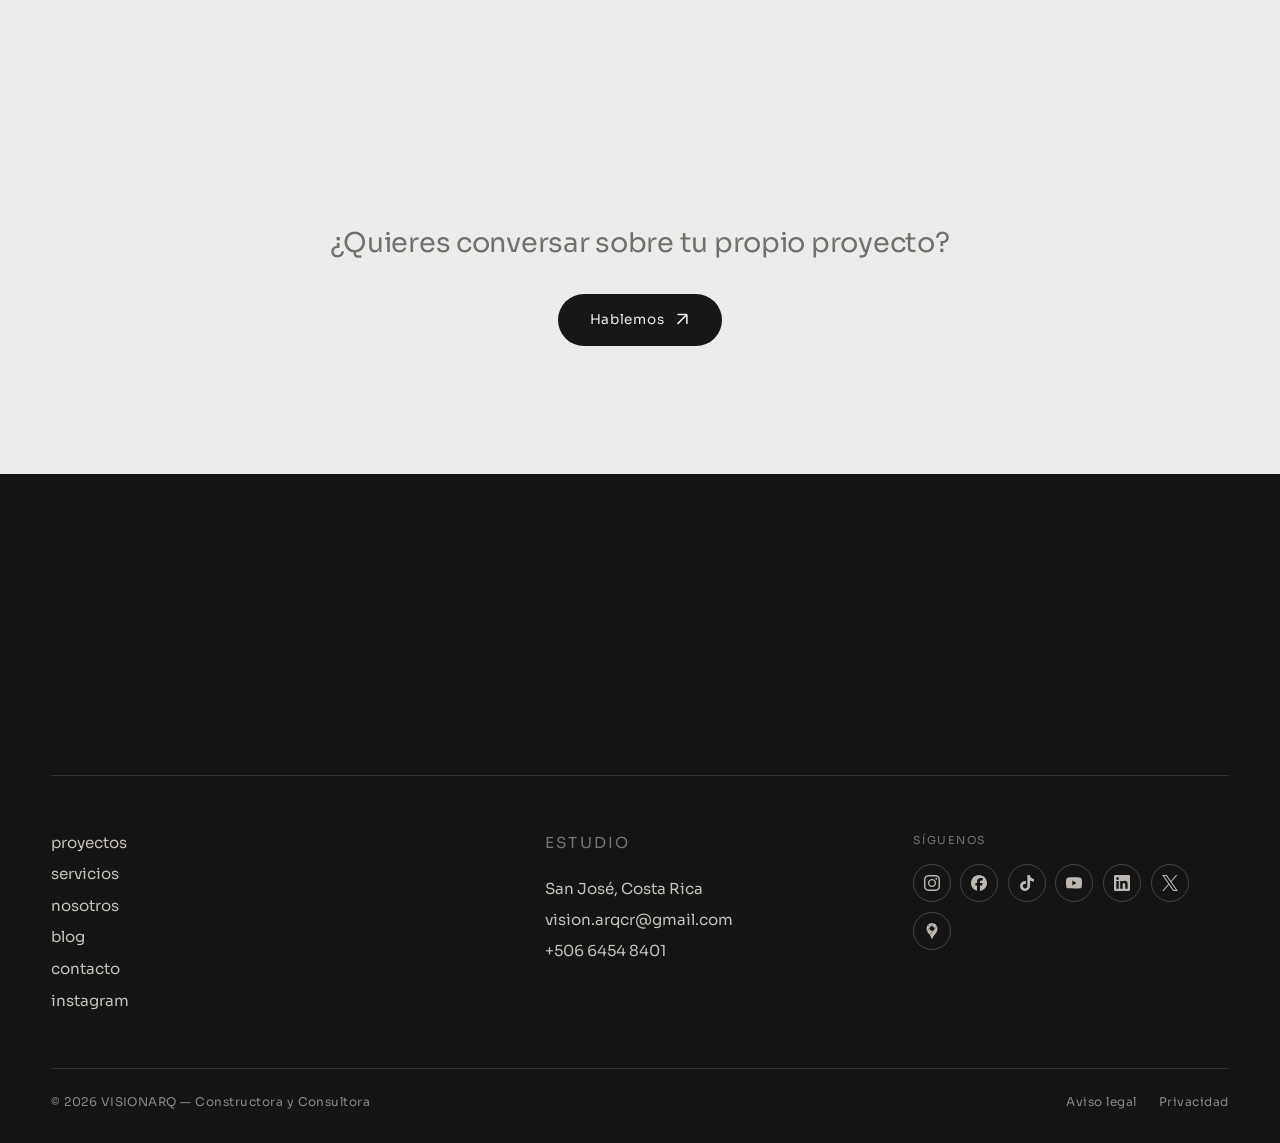
==== commit 1bf5de7e: "Services reorder + link fix, dynamic nav contrast, SEO, mobile - Fix AJAX nav: pushState before swap" ====
--- a/blog.html
+++ b/blog.html
@@ -4,7 +4,7 @@
   <meta charset="UTF-8" />
   <meta name="viewport" content="width=device-width, initial-scale=1" />
   <title>Blog · VISIONARQ</title>
-  <meta name="description" content="Ideas, procesos y reflexiones sobre arquitectura, construcción e interiorismo en Costa Rica." />
+  <meta name="description" content="Ideas sobre construcción, arquitectura y diseño en Costa Rica — el blog de VISIONARQ, constructora en San José." />
   <link rel="icon" href="assets/img/favicon.svg" type="image/svg+xml" />
   <link rel="stylesheet" href="assets/css/style.css" />
 </head>
--- a/assets/css/style.css
+++ b/assets/css/style.css
@@ -326,13 +326,22 @@
   /* Tarjeta GRIS OSCURA: el color lo fija el JS por proyecto y cambia al
      hacer scroll. Texto claro; logo VA estampado en relieve con contraste. */
   color: var(--cream);
-  transition: background-color 0.6s var(--ease);
   box-shadow: 0 26px 64px -28px rgba(0,0,0,0.6);
+}
+/* Cortina/wipe de color: sube de abajo→arriba al cambiar de proyecto.
+   El color lo fija el JS (color del siguiente proyecto). */
+.slide-card__wipe {
+  position: absolute;
+  inset: 0;
+  z-index: 0;
+  pointer-events: none;
+  will-change: clip-path;
 }
 /* Logo VA estampado al centro — pequeño (sin tapar el texto), relieve marcado */
 .slide-card__logo {
   position: absolute;
   inset: 0;
+  z-index: 1;
   display: flex;
   align-items: center;
   justify-content: center;
@@ -340,15 +349,20 @@
 }
 .slide-card__logo .mark {
   height: auto;
-  width: 22%;
-  color: rgba(236,236,234,0.13);   /* tinte claro tenue sobre el gris oscuro */
+  width: 23%;
+  /* Letterpress fuerte: la marca parece HUNDIDA en la tarjeta.
+     Relleno más oscuro que la tarjeta + sombra interna arriba (oscura) y
+     reflejo de luz abajo (claro) = relieve marcado tipo prensa. */
+  color: rgba(8,8,8,0.55);
   filter:
-    drop-shadow(1.2px 1.2px 0.4px rgba(0,0,0,0.65))
-    drop-shadow(-1.2px -1.2px 0.4px rgba(255,255,255,0.22));
+    drop-shadow(0 2px 1.2px rgba(255,255,255,0.24))
+    drop-shadow(0 -1.6px 1.2px rgba(0,0,0,0.7))
+    drop-shadow(0 0 0.4px rgba(0,0,0,0.5));
 }
 /* Flecha esquina superior derecha */
 .slide-card__corner {
   position: absolute;
+  z-index: 2;
   top: clamp(1rem, 1.9vw, 1.6rem);
   right: clamp(1.5rem, 2.6vw, 2.4rem);
   color: var(--cream);
@@ -358,7 +372,7 @@
 /* Columnas izquierda / derecha */
 .slide-card__col {
   position: relative;
-  z-index: 1;
+  z-index: 2;
   display: flex;
   flex-direction: column;
   justify-content: space-between;
@@ -741,36 +755,20 @@
    FOOTER
    ========================================================= */
 .footer {
-  position: relative;
-  overflow: hidden;
   background: var(--off-black);
   color: var(--cream);
   padding: clamp(3.5rem, 8vw, 7rem) var(--gutter) 2rem;
 }
-/* Patrón de logo VA en relieve, repetido suavemente (estilo "MS" de Mersi) */
-.footer__pattern {
-  position: absolute;
-  inset: 0;
-  background-image: url(../img/va-pattern.svg);
-  background-repeat: repeat;
-  background-size: clamp(120px, 14vw, 180px) auto;
-  opacity: 0.5;
-  pointer-events: none;
-  z-index: 0;
-}
-.footer > *:not(.footer__pattern) { position: relative; z-index: 1; }
-
-/* Marca: logo VA (se dibuja) + wordmark (se escribe) — todo en la misma caja
-   de ancho: el logo, "VISIONARQ" y "Constructora y Consultora" comparten el
-   mismo ancho y los textos se reparten para alinear con los bordes del logo. */
+/* Marca: logo VA (se dibuja) + wordmark (se escribe) — ambos en la misma caja
+   de ancho: las letras de "VISIONARQ" se reparten para alinear con los bordes
+   del logo. */
 .footer__brandwrap { display: flex; flex-direction: column; align-items: center; text-align: center; padding-bottom: clamp(2.5rem, 6vw, 4.5rem); }
-.footer__brand { display: flex; flex-direction: column; align-items: center; gap: 0.9rem; color: var(--cream); width: min(440px, 82vw); }
+.footer__brand { display: flex; flex-direction: column; align-items: center; gap: 0.7rem; color: var(--cream); width: min(248px, 62vw); }
 .footer__mark { display: block; line-height: 0; width: 100%; }
 .footer__mark .mark--split { width: 100%; height: auto; color: var(--cream); display: block; }
-.footer__wm { font-family: var(--serif); font-weight: 700; font-size: clamp(1.7rem, 6vw, 3rem); letter-spacing: 0; line-height: 1; width: 100%; }
+.footer__wm { font-family: var(--serif); font-weight: 700; font-size: clamp(0.92rem, 2.4vw, 1.18rem); letter-spacing: 0; line-height: 1; width: 100%; }
 .footer__wm.is-letters { display: flex; justify-content: space-between; }
 .footer__wm .lt { display: inline-block; will-change: transform; }
-.footer__tag { font-size: clamp(0.6rem, 1.3vw, 0.74rem); text-transform: uppercase; color: rgba(237,231,222,0.6); width: 100%; text-align: justify; text-align-last: justify; }
 
 .footer__grid {
   display: grid;
@@ -1060,22 +1058,25 @@
 /* =========================================================
    PROYECTOS — cuadrícula "piano" + filtro fijo + filas alternas (Mersi projets)
    ========================================================= */
-.proj-hero {
+/* HERO del portafolio: ocupa casi toda la primera pantalla; el título y el
+   menú quedan centrados y la TIRA de imágenes asoma abajo (estilo Mersi). */
+.pf-hero {
+  min-height: calc(100svh - 30vh);
   display: flex;
   flex-direction: column;
   align-items: center;
-  justify-content: flex-start;
+  justify-content: center;
   text-align: center;
-  padding: calc(var(--nav-h) + clamp(3rem, 9vh, 7rem)) var(--gutter) 0;
-  position: relative;
-}
-.proj-hero__title {
+  padding: calc(var(--nav-h) + clamp(1.5rem, 5vh, 3.5rem)) var(--gutter) 0;
+}
+.pf-hero__head { display: flex; flex-direction: column; align-items: center; }
+/* Mismo estilo tipográfico que el resto de páginas (.display): Syne 700, apretado */
+.pf-hero__title {
   font-family: var(--serif);
-  font-weight: 800;
-  text-transform: uppercase;
-  font-size: clamp(1.7rem, 4.2vw, 3.4rem);
-  line-height: 1.04;
-  letter-spacing: 0.005em;
+  font-weight: 700;
+  font-size: clamp(2.1rem, 5.8vw, 5rem);
+  line-height: 0.98;
+  letter-spacing: -0.015em;
   max-width: 18ch;
 }
 
@@ -1160,11 +1161,16 @@
   display: grid;
   grid-auto-flow: column;
   grid-auto-columns: 1fr;
-  gap: clamp(0.5rem, 1.2vw, 1rem);
+  gap: clamp(0.3rem, 0.7vw, 0.7rem);
+  /* Tira a sangre (de borde a borde) y a ras del fondo de la pantalla, como Mersi */
+  padding: 0 clamp(0.3rem, 0.7vw, 0.7rem);
+  height: 30vh;
 }
 .proj-rows.is-strip .proj-row { display: contents; }
-.proj-rows.is-strip .proj-card__cap,
-.proj-rows.is-strip .proj-card__etiq { display: none; }
+.proj-rows.is-strip .proj-card,
+.proj-rows.is-strip .proj-card__media { height: 100%; }
+.proj-rows.is-strip .proj-card__media img { height: 100%; aspect-ratio: auto; object-fit: cover; }
+.proj-rows.is-strip .slide-card--mini { display: none; }
 
 .proj-card { display: block; }
 .proj-card__media { position: relative; overflow: hidden; }
@@ -1172,26 +1178,25 @@
   width: 100%; aspect-ratio: 3/4; object-fit: cover;
   transition: transform 1.1s var(--ease);
 }
-.proj-card:hover .proj-card__media img { transform: scale(1.06); }
-.proj-card__etiq {
-  position: absolute;
-  left: 50%; top: 50%;
-  transform: translate(-50%, -50%) scale(0.92);
-  width: min(86%, 280px);
-  padding: 1rem 1.2rem;
-  border-radius: 2px;
+.proj-card:hover .proj-card__media img { transform: scale(1.04); }
+
+/* Tarjeta al pasar el cursor = la MISMA tarjeta del inicio (slide-card),
+   reducida y centrada sobre la imagen. Oculta por defecto; aparece al hover. */
+.slide-card--mini {
+  width: min(86%, 290px);
+  height: clamp(92px, 11.5vw, 128px);
+  padding: clamp(0.85rem, 1.4vw, 1.2rem) clamp(1rem, 1.7vw, 1.45rem);
   opacity: 0;
+  transform: translate(-50%, -50%) scale(0.96);
   pointer-events: none;
-  transition: opacity 0.45s var(--ease), transform 0.45s var(--ease);
-  box-shadow: 0 18px 50px rgba(26,26,26,0.28);
-}
-.proj-card:hover .proj-card__etiq { opacity: 1; transform: translate(-50%, -50%) scale(1); }
-.proj-card__etiq-name { font-family: var(--serif); font-size: 1.4rem; font-weight: 400; line-height: 1; display: block; }
-.proj-card__etiq-cat { font-size: 0.66rem; letter-spacing: 0.12em; text-transform: uppercase; opacity: 0.75; margin-top: 0.3rem; display: block; }
-.proj-card__cap { display: flex; justify-content: space-between; align-items: baseline; margin-top: 0.8rem; gap: 1rem; }
-.proj-card__cap h3 { font-family: var(--serif); font-weight: 400; font-size: 1.15rem; }
-.proj-card__cap span { font-size: 0.68rem; letter-spacing: 0.1em; text-transform: uppercase; color: var(--muted); }
+  transition: opacity 0.4s var(--ease), transform 0.45s var(--ease), background-color 0.6s var(--ease);
+  box-shadow: 0 22px 54px -22px rgba(0,0,0,0.65);
+}
+.proj-card:hover .slide-card--mini { opacity: 1; transform: translate(-50%, -50%) scale(1); }
 .proj-card.is-hidden { display: none; }
+/* CTA del portafolio: oculto hasta que la cuadrícula termina de desplegarse */
+.pf-cta { opacity: 0; transition: opacity 0.6s var(--ease); }
+.pf-cta.is-on { opacity: 1; }
 
 /* =========================================================
    TRATAMIENTO DE FOTOS — color, pero con una capa de oscuridad/fundido
@@ -1399,73 +1404,58 @@
 /* =========================================================
    SERVICIOS — recorrido con tarjeta central fija
    ========================================================= */
-.svc-scroll { position: relative; height: 440vh; }
-.svc-stage {
-  position: sticky; top: 0;
-  height: 100vh;
-  display: grid;
-  grid-template-columns: 1.05fr 0.9fr 1.05fr;
-  align-items: center;
-  gap: clamp(1rem, 3vw, 3rem);
-  padding: calc(var(--nav-h) + 1rem) var(--gutter) 2rem;
-}
-/* Izquierda — imagen que cambia (dos en bucle) */
-.svc-media { position: relative; height: min(72vh, 620px); }
-.svc-media__svc {
-  position: absolute; inset: 0; overflow: hidden; border-radius: 4px;
-  opacity: 0; visibility: hidden; transition: opacity 0.7s var(--ease), visibility 0.7s var(--ease);
-  clip-path: inset(0 0 0 0);
-}
-.svc-media__svc.is-active { opacity: 1; visibility: visible; }
-.svc-media__svc img { position: absolute; inset: 0; width: 100%; height: 100%; object-fit: cover; }
-.svc-media__svc img.b { opacity: 0; }
-.svc-media__svc.is-active img.a { animation: svcZoom 9s var(--ease) infinite alternate; }
-.svc-media__svc.is-active img.b { animation: svcLoop 9s ease-in-out infinite; }
-@keyframes svcLoop { 0%,42% { opacity: 0; } 58%,92% { opacity: 1; } 100% { opacity: 0; } }
-@keyframes svcZoom { from { transform: scale(1); } to { transform: scale(1.06); } }
-
-/* Centro — tarjeta fija */
-.svc-card {
-  display: flex; flex-direction: column; align-items: center; text-align: center;
-  gap: 0.7rem; padding: clamp(1.5rem, 3vw, 2.5rem);
-  background: #E7E6E2; border-radius: 4px;
-  box-shadow: 0 30px 70px -34px rgba(0,0,0,0.5);
-}
-.svc-card__logo .mark, .svc-card__logo svg { height: auto; width: clamp(54px, 7vw, 84px); color: var(--off-black); display: block; }
-.svc-card__brand { font-family: var(--serif); font-weight: 700; letter-spacing: 0.16em; font-size: clamp(1.1rem, 2vw, 1.5rem); margin-top: 0.3rem; }
-.svc-card__tag { font-size: 0.62rem; letter-spacing: 0.2em; text-transform: uppercase; color: var(--muted); }
-.svc-card__rule { width: 40px; height: 1px; background: var(--line); margin: 0.5rem 0; }
-.svc-card__active { display: flex; flex-direction: column; gap: 0.2rem; }
-.svc-card__active b { font-family: var(--serif); font-weight: 700; font-size: 0.8rem; color: var(--muted); }
-.svc-card__active span { font-family: var(--serif); font-weight: 700; font-size: clamp(1.2rem, 2.3vw, 1.7rem); }
-
-/* Derecha — texto que cambia */
-.svc-copy { position: relative; min-height: 60vh; }
-.svc-copy__svc {
-  position: absolute; inset: 0; display: flex; flex-direction: column; justify-content: center;
-  opacity: 0; visibility: hidden; transform: translateY(24px);
-  transition: opacity 0.6s var(--ease), transform 0.6s var(--ease), visibility 0.6s var(--ease);
-}
-.svc-copy__svc.is-active { opacity: 1; visibility: visible; transform: none; }
-.svc-copy__num { font-family: var(--serif); font-weight: 700; color: var(--muted); font-size: 0.85rem; }
-.svc-copy__title { font-family: var(--serif); font-weight: 700; font-size: clamp(1.8rem, 3.4vw, 2.8rem); margin: 0.4rem 0 1rem; }
-.svc-copy__desc { color: var(--muted); max-width: 40ch; line-height: 1.7; }
-.svc-copy__list { list-style: none; margin: 1.4rem 0; display: flex; flex-direction: column; gap: 0.55rem; }
-.svc-copy__list li { position: relative; padding-left: 1.2rem; }
-.svc-copy__list li::before { content: "—"; position: absolute; left: 0; color: var(--muted); }
-.svc-copy__link { display: inline-flex; align-items: center; gap: 0.5rem; font-size: 0.8rem; letter-spacing: 0.08em; text-transform: uppercase; border-bottom: 1px solid currentColor; padding-bottom: 3px; width: max-content; transition: opacity 0.3s var(--ease); }
-.svc-copy__link:hover { opacity: 0.6; }
-
-/* Progreso (puntos) opcional al lado de la tarjeta */
+/* Slider tipo Inicio: imagen (izq) + texto del servicio (der) con cortina-wipe;
+   tarjeta cuadrada con borde y logo VA estampado/animado al centro. El tono
+   gris cambia en cada servicio (escala de grises), igual que en el Inicio. */
+.svc-slider { position: relative; }
+.svc-stage { position: sticky; top: 0; height: 100vh; overflow: hidden; }
+
+.svc-slide { position: absolute; inset: 0; display: grid; grid-template-columns: 1fr 1fr; }
+.svc-panel { position: relative; overflow: hidden; will-change: clip-path; }
+.svc-panel--media img { position: absolute; inset: 0; width: 100%; height: 100%; object-fit: cover; }
+.svc-panel--copy {
+  background: var(--off-black);
+  color: var(--cream);
+  display: flex; flex-direction: column; justify-content: center;
+  padding: clamp(2rem, 5vw, 4.5rem) clamp(1.5rem, 4vw, 4rem) clamp(2rem, 5vw, 4.5rem) clamp(3.5rem, 14vw, 12rem);
+}
+.svc-panel--copy .eyebrow { color: rgba(236,236,234,0.55); }
+.svc-slide__title { font-family: var(--serif); font-weight: 700; font-size: clamp(2rem, 4.6vw, 4rem); line-height: 0.98; letter-spacing: -0.015em; margin: 0.6rem 0 1.5rem; }
+.svc-slide__list { list-style: none; display: flex; flex-direction: column; gap: 0.6rem; max-width: 36ch; }
+.svc-slide__list li { position: relative; padding-left: 1.3rem; color: rgba(236,236,234,0.82); line-height: 1.5; }
+.svc-slide__list li::before { content: "—"; position: absolute; left: 0; color: rgba(236,236,234,0.5); }
+.svc-slide__link { margin-top: clamp(1.5rem, 3vw, 2.4rem); display: inline-flex; align-items: center; gap: 0.55rem; font-size: 0.78rem; letter-spacing: 0.1em; text-transform: uppercase; color: var(--cream); border-bottom: 1px solid currentColor; padding-bottom: 4px; width: max-content; transition: opacity 0.3s var(--ease); }
+.svc-slide__link:hover { opacity: 0.6; }
+
+/* Tarjeta central cuadrada con borde + logo VA estampado y animado */
+.svc-cardx {
+  position: absolute; left: 50%; top: 50%;
+  transform: translate(-50%, -50%);
+  z-index: 50;
+  width: clamp(160px, 19vw, 224px);
+  aspect-ratio: 1 / 1;
+  border: 1px solid rgba(236,236,234,0.45);
+  display: flex; align-items: center; justify-content: center;
+  overflow: hidden;
+  color: var(--cream);
+  box-shadow: 0 30px 70px -30px rgba(0,0,0,0.65);
+}
+.svc-cardx__wipe { position: absolute; inset: 0; z-index: 0; }
+.svc-cardx__logo { position: relative; z-index: 1; width: 50%; line-height: 0; }
+.svc-cardx__logo .mark--split {
+  width: 100%; height: auto; display: block;
+  color: rgba(8,8,8,0.5);
+  filter: drop-shadow(0 1.6px 1px rgba(255,255,255,0.22)) drop-shadow(0 -1.3px 1px rgba(0,0,0,0.66));
+}
+
 @media (max-width: 860px) {
-  .svc-scroll { height: auto; }
-  .svc-stage { position: static; height: auto; display: block; padding: 1rem var(--gutter) 2rem; }
-  .svc-media, .svc-card { display: none; }
-  .svc-copy { min-height: 0; }
-  .svc-copy__svc {
-    position: relative; opacity: 1; visibility: visible; transform: none;
-    padding: 2rem 0; border-top: 1px solid var(--line);
-  }
+  /* Móvil: servicios apilados (sin slider fijo) */
+  .svc-stage { position: static; height: auto; overflow: visible; }
+  .svc-slide { position: relative; inset: auto; grid-template-columns: 1fr; }
+  .svc-panel { clip-path: none !important; }
+  .svc-panel--media { height: 56vw; }
+  .svc-panel--copy { padding: clamp(2rem,7vw,3rem) var(--gutter); }
+  .svc-cardx { display: none; }
 }
 
 /* =========================================================
@@ -1490,6 +1480,69 @@
   .svc-gal__item--0, .svc-gal__item--4 { grid-column: 1 / -1 !important; aspect-ratio: 16/10 !important; }
 }
 
+/* Filas alternas foto/texto con bordes tipo plano (foto izq, foto der, foto izq).
+   La imagen se expande desde el centro (estilo AutoCAD) con cruz, esquinas y
+   números X/Y al hacer scroll. */
+.svc-rows { margin: clamp(2.5rem, 6vw, 5rem) 0; border-top: 1px solid var(--line); }
+.svc-row { display: grid; grid-template-columns: 1fr 1fr; align-items: stretch; border-bottom: 1px solid var(--line); min-height: clamp(360px, 44vw, 620px); }
+.svc-row__media { position: relative; padding: 0; overflow: hidden; }
+.svc-row__text { padding: clamp(2.2rem, 5vw, 4rem) clamp(1.8rem, 5vw, 5rem); display: flex; flex-direction: column; justify-content: center; border-left: 1px solid var(--line); }
+.svc-row--rev .svc-row__media { order: 2; border-left: 1px solid var(--line); }
+.svc-row--rev .svc-row__text { border-left: none; }
+.svc-row__title { font-family: var(--serif); font-weight: 700; font-size: clamp(1.6rem, 3vw, 2.6rem); line-height: 1.04; margin-bottom: 1rem; }
+.svc-row__desc { color: var(--muted); line-height: 1.7; max-width: 46ch; }
+
+/* Marco AutoCAD con regla que se arrastra desde la esquina sup-izq (Enerblock).
+   El marco llena por completo la celda de la cuadrícula. */
+.cad { position: absolute; inset: 0; }
+.cad__img { position: absolute; inset: 0; overflow: hidden; clip-path: inset(0% 100% 100% 0%); }   /* colapsado; el JS lo abre */
+.cad__img img { display: block; width: 100%; height: 100%; object-fit: cover; }
+/* Esquinas = límite de la cuadrícula */
+.cad__corner { position: absolute; width: 12px; height: 12px; border: 1.5px solid var(--off-black); pointer-events: none; z-index: 3; }
+.cad__corner--tl { left: 0; top: 0; border-right: 0; border-bottom: 0; }
+.cad__corner--tr { right: 0; top: 0; border-left: 0; border-bottom: 0; }
+.cad__corner--bl { left: 0; bottom: 0; border-right: 0; border-top: 0; }
+.cad__corner--br { right: 0; bottom: 0; border-left: 0; border-top: 0; }
+/* Guías fijas en el ancla (sup-izq) */
+.cad__fx { position: absolute; background: rgba(20,20,20,0.16); pointer-events: none; z-index: 2; }
+.cad__fx--v { left: 0; top: 0; bottom: 0; width: 1px; }
+.cad__fx--h { top: 0; left: 0; right: 0; height: 1px; }
+/* Reglas móviles (la "regla" que arrastra el cursor) */
+.cad__mv { position: absolute; background: var(--off-black); pointer-events: none; z-index: 4; }
+.cad__mv--v { top: 0; bottom: 0; width: 1px; left: 0; }
+.cad__mv--h { left: 0; right: 0; height: 1px; top: 0; }
+/* Cursor/cruz en la esquina que se expande */
+.cad__pt { position: absolute; left: 0; top: 0; width: 11px; height: 11px; margin: -5.5px 0 0 -5.5px; pointer-events: none; z-index: 5; }
+.cad__pt::before, .cad__pt::after { content: ""; position: absolute; background: var(--off-black); }
+.cad__pt::before { left: 50%; top: 0; bottom: 0; width: 1px; margin-left: -0.5px; }
+.cad__pt::after { top: 50%; left: 0; right: 0; height: 1px; margin-top: -0.5px; }
+/* Cotas W/H que siguen al cursor */
+.cad__num { position: absolute; left: 0; top: 0; font-family: var(--sans); font-size: 0.55rem; letter-spacing: 0.1em; text-transform: uppercase; color: var(--muted); white-space: nowrap; pointer-events: none; z-index: 5; }
+.cad__num b { color: var(--off-black); font-weight: 600; margin-left: 0.3em; font-variant-numeric: tabular-nums; }
+.cad__num--x { transform: translate(-100%, 5px); }    /* ancho, bajo la guía horizontal */
+.cad__num--y { transform: translate(7px, -100%); }    /* alto, junto a la guía vertical */
+
+@media (max-width: 760px) {
+  .svc-row { grid-template-columns: 1fr; }
+  .svc-row--rev .svc-row__media { order: 0; border-left: none; }
+  .svc-row__text { border-left: none; border-top: 1px solid var(--line); }
+  .cad__img { clip-path: none; }
+  .cad__mv, .cad__pt, .cad__num { display: none; }
+}
+
+/* Contador animado (Nosotros) */
+.stats { padding: clamp(3rem, 7vw, 5.5rem) var(--gutter); border-top: 1px solid var(--line); border-bottom: 1px solid var(--line); }
+.stats__grid { display: grid; grid-template-columns: repeat(4, 1fr); }
+.stats__item { text-align: center; padding: 0.5rem clamp(0.5rem, 2vw, 1.5rem); border-left: 1px solid var(--line); }
+.stats__item:first-child { border-left: none; }
+.stats__num { display: block; font-family: var(--serif); font-weight: 700; font-size: clamp(2rem, 4.6vw, 3.6rem); line-height: 1; letter-spacing: -0.02em; font-variant-numeric: tabular-nums; }
+.stats__label { display: block; margin-top: 0.9rem; font-size: 0.68rem; letter-spacing: 0.14em; text-transform: uppercase; color: var(--muted); }
+@media (max-width: 760px) {
+  .stats__grid { grid-template-columns: 1fr 1fr; gap: 2.4rem 0; }
+  .stats__item { border-left: none; }
+  .stats__item:nth-child(odd) { border-right: 1px solid var(--line); }
+}
+
 .svc-seo__grid { display: grid; grid-template-columns: 1.55fr 0.85fr; gap: clamp(2rem, 6vw, 5rem); align-items: start; }
 .svc-seo__main h2 { font-family: var(--serif); font-weight: 700; font-size: clamp(1.7rem, 3.4vw, 2.6rem); margin-bottom: 1rem; }
 .svc-seo__main h3 { font-family: var(--serif); font-weight: 700; font-size: clamp(1.2rem, 2.2vw, 1.6rem); margin: 2rem 0 0.8rem; }
@@ -1507,43 +1560,60 @@
 /* =========================================================
    CONTACTO — hero con imágenes cambiantes + tarjeta central
    ========================================================= */
-.ct-hero { position: relative; display: grid; grid-template-columns: 1.05fr 0.95fr; min-height: 92vh; }
+.ct-hero { position: relative; display: grid; grid-template-columns: 1fr 1fr; min-height: 100svh; background: var(--cream); }
 .ct-hero__media { position: relative; overflow: hidden; background: var(--off-black); }
-.ct-hero__img { position: absolute; inset: 0; width: 100%; height: 100%; object-fit: cover; opacity: 0; animation: ctFade 16s linear infinite; }
+/* Imágenes a sangre que cambian cada 2 s (4 imágenes · ciclo 8 s) */
+.ct-hero__img { position: absolute; inset: 0; width: 100%; height: 100%; object-fit: cover; opacity: 0; animation: ctFade 8s linear infinite; }
 .ct-hero__img:nth-child(1) { animation-delay: 0s; }
-.ct-hero__img:nth-child(2) { animation-delay: 4s; }
-.ct-hero__img:nth-child(3) { animation-delay: 8s; }
-.ct-hero__img:nth-child(4) { animation-delay: 12s; }
-@keyframes ctFade { 0% { opacity: 0; } 3% { opacity: 1; } 22% { opacity: 1; } 26% { opacity: 0; } 100% { opacity: 0; } }
-.ct-hero__media::before { content: ""; position: absolute; inset: 0; z-index: 2; pointer-events: none; background: linear-gradient(to bottom, rgba(15,15,15,0.35), rgba(15,15,15,0) 24%); }
-
-.ct-side { display: flex; align-items: center; justify-content: center; padding: calc(var(--nav-h) + 2rem) clamp(1.25rem, 4vw, 4rem) 3rem; }
-.ct-card {
-  width: min(440px, 100%);
-  background: var(--cream); border: 1px solid var(--line); border-radius: 4px;
-  padding: clamp(1.8rem, 3.5vw, 3rem);
-  box-shadow: 0 40px 90px -50px rgba(0,0,0,0.6);
-}
-.ct-card__logo svg { width: 56px; height: auto; color: var(--off-black); display: block; }
-.ct-card__brand { display: block; font-family: var(--serif); font-weight: 700; letter-spacing: 0.16em; font-size: 1.05rem; margin: 0.9rem 0 1.4rem; }
-.ct-card__title { font-family: var(--serif); font-weight: 700; font-size: clamp(1.7rem, 3.2vw, 2.5rem); line-height: 1.02; }
-.ct-card__lead { color: var(--muted); margin: 0.9rem 0 1.6rem; line-height: 1.6; font-size: 0.96rem; }
-
-.ct-news__label { display: block; font-size: 0.68rem; letter-spacing: 0.14em; text-transform: uppercase; color: var(--muted); margin-bottom: 0.6rem; }
+.ct-hero__img:nth-child(2) { animation-delay: 2s; }
+.ct-hero__img:nth-child(3) { animation-delay: 4s; }
+.ct-hero__img:nth-child(4) { animation-delay: 6s; }
+@keyframes ctFade { 0% { opacity: 0; } 4% { opacity: 1; } 25% { opacity: 1; } 29% { opacity: 0; } 100% { opacity: 0; } }
+
+/* Lado derecho (crema): tarjeta "Hablemos" con datos de contacto (centrada,
+   a la derecha del marco central para no solaparse). */
+.ct-hero__right { display: flex; align-items: center; justify-content: flex-end; padding: calc(var(--nav-h) + 2rem) clamp(1.5rem, 6vw, 6rem) 3rem; }
+.ct-touch { text-align: center; display: flex; flex-direction: column; gap: 0.7rem; }
+.ct-touch__title { font-family: var(--serif); font-weight: 700; font-size: clamp(1.7rem, 3vw, 2.4rem); margin-bottom: 0.8rem; letter-spacing: -0.01em; }
+.ct-touch a, .ct-touch p { font-size: clamp(0.98rem, 1.4vw, 1.15rem); color: var(--off-black); }
+.ct-touch a:hover { color: var(--muted); }
+
+/* Marco central con borde: boletín (izq) | logo VA estampado + dirección (der) */
+.ct-frame {
+  position: absolute; top: 50%; left: 50%; transform: translate(-50%, -50%);
+  z-index: 4;
+  display: grid; grid-template-columns: 1.05fr 0.95fr;
+  width: min(540px, 62vw);
+  border: 1px solid var(--line);
+  background: var(--cream);
+  box-shadow: 0 44px 100px -50px rgba(0,0,0,0.55);
+}
+.ct-frame__news {
+  background: var(--cream-soft);
+  padding: clamp(1.5rem, 2.6vw, 2.4rem);
+  display: flex; flex-direction: column; justify-content: space-between; gap: 2.5rem;
+  min-height: clamp(210px, 26vw, 280px);
+}
+.ct-frame__brand {
+  border-left: 1px solid var(--line);
+  padding: clamp(1.5rem, 2.6vw, 2.4rem);
+  display: flex; flex-direction: column; align-items: center; justify-content: center; text-align: center; gap: 1rem;
+}
+.ct-frame__logo svg { width: clamp(54px, 7vw, 84px); height: auto; display: block; color: rgba(20,20,20,0.16);
+  filter: drop-shadow(0 1px 0 rgba(255,255,255,0.8)) drop-shadow(0 -1px 0 rgba(0,0,0,0.14)); }
+.ct-frame__rule { width: 1px; height: 26px; background: var(--line); }
+.ct-frame__addr { font-size: 0.66rem; letter-spacing: 0.18em; text-transform: uppercase; color: var(--muted); line-height: 1.7; }
+
+.ct-news__label { display: block; font-size: 0.68rem; letter-spacing: 0.14em; text-transform: uppercase; color: var(--muted); }
 .ct-news__field { display: flex; align-items: center; border-bottom: 1px solid var(--off-black); padding-bottom: 0.5rem; }
-.ct-news__field input { flex: 1; background: none; border: none; font-family: var(--sans); font-size: 0.95rem; color: var(--off-black); padding: 0.2rem 0; }
+.ct-news__field input { flex: 1; min-width: 0; background: none; border: none; font-family: var(--sans); font-size: 0.9rem; color: var(--off-black); padding: 0.2rem 0; }
 .ct-news__field input:focus { outline: none; }
 .ct-news__field button { color: var(--off-black); display: inline-flex; transition: transform 0.3s var(--ease); }
 .ct-news__field button:hover { transform: translate(2px, -2px); }
 
-.ct-info { margin-top: 1.8rem; display: flex; flex-direction: column; gap: 0.9rem; border-top: 1px solid var(--line); padding-top: 1.6rem; }
-.ct-info a, .ct-info p { font-size: 0.95rem; color: var(--off-black); }
-.ct-info span { display: block; font-size: 0.64rem; letter-spacing: 0.14em; text-transform: uppercase; color: var(--muted); margin-bottom: 0.2rem; }
-.ct-info a:hover { color: var(--muted); }
-
 @media (max-width: 860px) {
   .ct-hero { grid-template-columns: 1fr; min-height: 0; }
-  .ct-hero__media { height: 48vh; }
-  .ct-side { padding: 2.5rem var(--gutter) 1rem; }
-  .ct-card { width: 100%; }
-}
+  .ct-hero__media { height: 52vh; }
+  .ct-hero__right { justify-content: center; padding: 2.5rem var(--gutter) 1.5rem; order: 3; }
+  .ct-frame { position: static; transform: none; width: auto; margin: -2.5rem var(--gutter) 0; order: 2; }
+}
